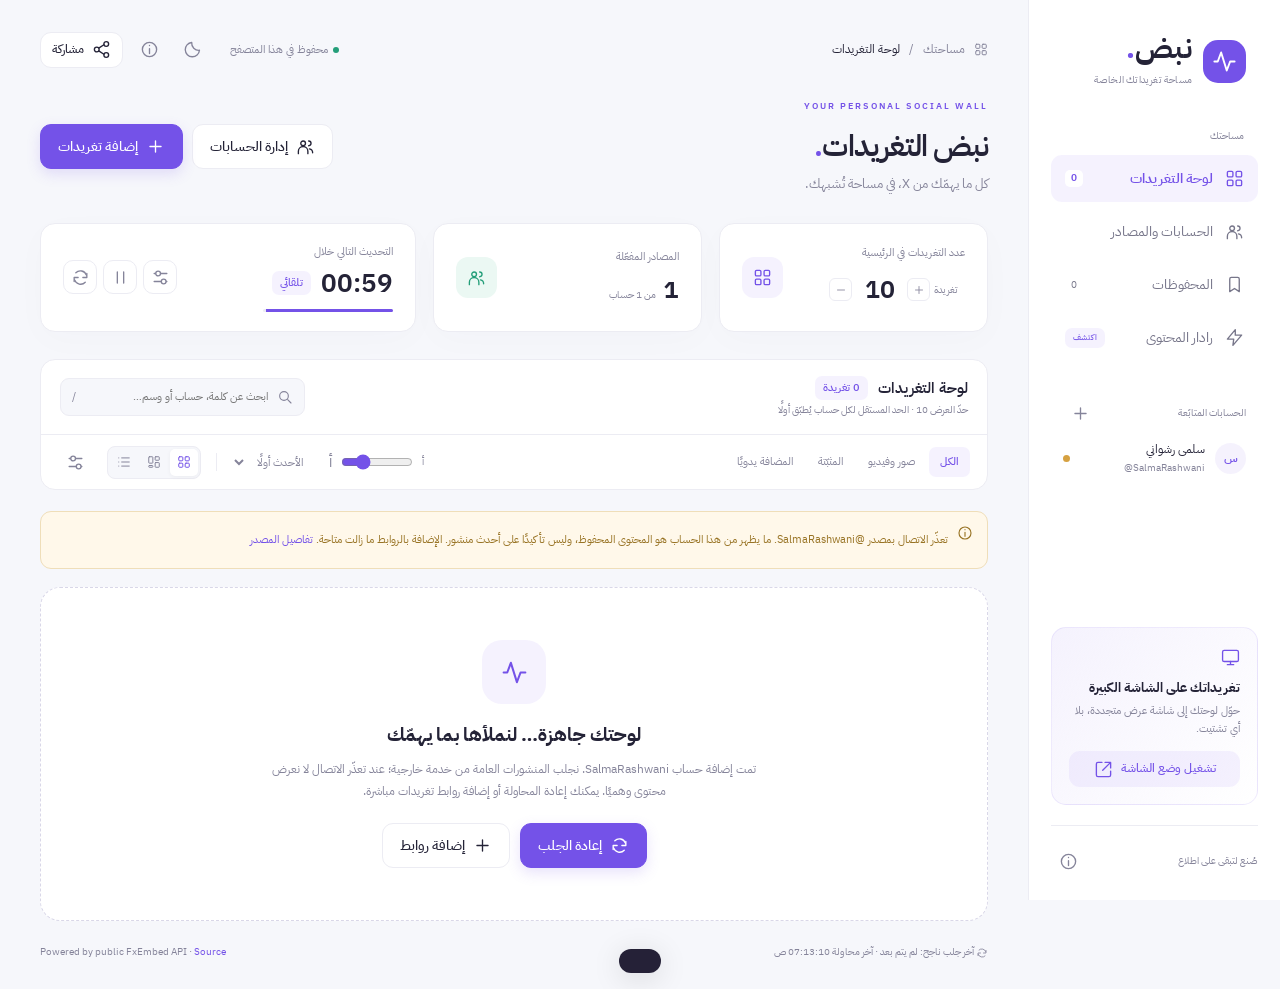
==== nabd/index.html @ 8e8352eb "Publish tested Nabd app and refresh public feed [skip ci]" ====
<!DOCTYPE html>
<html lang="ar" dir="rtl" data-theme="light">
<head>
<meta charset="utf-8"><meta name="viewport" content="width=device-width,initial-scale=1"><meta name="theme-color" content="#7452e8"><meta name="description" content="نبض — لوحة عربية شخصية لجمع تغريدات X وترتيبها وعرضها في شاشة حية."><title>نبض | مساحة تغريداتك</title>
<link rel="preconnect" href="https://fonts.googleapis.com"><link rel="preconnect" href="https://fonts.gstatic.com" crossorigin><link href="https://fonts.googleapis.com/css2?family=IBM+Plex+Sans+Arabic:wght@400;500;600;700&display=swap" rel="stylesheet">
<style>
:root{--accent:#7452e8;--accent-rgb:116,82,232;--bg:#f6f7fb;--paper:#fff;--ink:#242337;--muted:#85849a;--line:#ececf3;--soft:#f3effe;--green:#249e79;--danger:#d05266;--radius:20px;--font-scale:1;--gap:20px;--shadow:0 8px 35px #30305205}*{box-sizing:border-box}html{scroll-behavior:smooth}body{margin:0;font-family:'IBM Plex Sans Arabic',Tahoma,Arial,sans-serif;background:var(--bg);color:var(--ink);font-size:14px;line-height:1.65}button,input,select,textarea{font:inherit;color:inherit}button,a,input,select,textarea{-webkit-tap-highlight-color:transparent}button{cursor:pointer}button:disabled{opacity:.45;cursor:not-allowed}button{border:0;background:none}a{color:var(--accent);text-decoration:none}a:hover{text-decoration:underline}button:focus-visible,a:focus-visible,input:focus-visible,select:focus-visible,textarea:focus-visible{outline:3px solid rgba(var(--accent-rgb),.3);outline-offset:3px}input,select,textarea{background:var(--paper);border:1px solid var(--line);border-radius:11px;padding:10px 12px;min-width:0}input[type=range]{accent-color:var(--accent);padding:0;border:0}input[type=checkbox]{accent-color:var(--accent);width:17px;height:17px}input[type=number]{width:65px;text-align:center;-moz-appearance:textfield}input::-webkit-inner-spin-button{appearance:none}textarea{width:100%;resize:vertical}h1,h2,h3,p{margin:0}svg.i{width:19px;height:19px;fill:none;stroke:currentColor;stroke-width:1.7;stroke-linecap:round;stroke-linejoin:round;flex-shrink:0;vertical-align:middle}.btn{display:inline-flex;align-items:center;justify-content:center;gap:8px;padding:10px 17px;border-radius:11px;font-weight:500;white-space:nowrap;transition:.18s;background:var(--paper);border:1px solid var(--line)}.btn:hover{border-color:var(--accent);transform:translateY(-1px);text-decoration:none}.btn.primary{background:var(--accent);border-color:var(--accent);color:#fff;box-shadow:0 5px 14px rgba(var(--accent-rgb),.17)}.btn.soft{background:var(--soft);color:var(--accent);border-color:transparent}.btn.sm{font-size:12px;padding:7px 11px}.iconbtn{display:inline-flex;align-items:center;justify-content:center;width:34px;height:34px;border-radius:9px;color:var(--muted);flex-shrink:0}.iconbtn:hover,.iconbtn.on{color:var(--accent);background:var(--soft)}.iconbtn.danger:hover{background:#fbebee;color:var(--danger)}.row{display:flex;align-items:center;gap:10px}.between{justify-content:space-between}.wrap{flex-wrap:wrap}.grow{flex:1;min-width:0}.muted{color:var(--muted)}.tiny{font-size:11px}.small{font-size:12px}.ltr{direction:ltr;unicode-bidi:isolate;display:inline-block}.mono{font-variant-numeric:tabular-nums}.pill{display:inline-flex;align-items:center;gap:6px;border-radius:7px;padding:3px 8px;font-size:11px;font-weight:500;background:var(--soft);color:var(--accent);white-space:nowrap}.dot{width:6px;height:6px;border-radius:50%;background:currentColor;display:inline-block}.pill.good{background:#e8f7f1;color:var(--green)}.pill.warn{background:#fff3de;color:#a9791b}.sidebar{position:fixed;inset:0 0 0 auto;width:252px;background:var(--paper);border-left:1px solid var(--line);padding:34px 22px 22px;display:flex;flex-direction:column;z-index:30}.brand{display:flex;align-items:center;gap:11px;margin:0 12px 39px}.brand-mark{width:43px;height:43px;position:relative;border-radius:15px;background:var(--accent);display:grid;place-items:center;color:#fff}.brand-mark svg{width:27px;height:27px}.brand b{font-size:29px;line-height:1}.brand small{display:block;font-size:10px;color:var(--muted);letter-spacing:.2px;margin-top:7px}.nav-label{font-size:10px;color:var(--muted);padding:0 14px;margin:0 0 11px}.nav-item{width:100%;display:flex;align-items:center;gap:12px;padding:12px 14px;border-radius:11px;margin-bottom:6px;text-align:right;color:#77768a;transition:.15s}.nav-item.active{background:var(--soft);color:var(--accent);font-weight:600}.nav-item:hover{background:var(--bg)}.nav-item .count{margin-right:auto;font-size:10px;background:var(--paper);border-radius:5px;padding:0 6px}.side-section{margin-top:29px}.side-account{display:flex;gap:10px;align-items:center;padding:10px 12px;border-radius:10px}.side-account:hover{background:var(--bg)}.avatar{width:38px;height:38px;display:grid;place-items:center;background:var(--soft);color:var(--accent);border-radius:50%;font-weight:600;flex-shrink:0;overflow:hidden}.avatar img{width:100%;height:100%;object-fit:cover}.side-account .avatar{width:31px;height:31px;font-size:12px}.side-account .handle{font-size:10px;color:var(--muted);direction:ltr;text-align:right}.status-dot{width:7px;height:7px;border-radius:50%;background:#c8c7d6;margin-right:auto}.status-dot.good{background:var(--green)}.status-dot.bad{background:#d6a141}.side-foot{margin-top:auto;padding-top:30px}.screen-promo{border:1px solid rgba(var(--accent-rgb),.11);border-radius:15px;padding:17px;background:linear-gradient(130deg,var(--soft),var(--paper))}.screen-promo h3{font-size:13px;margin:9px 0 3px}.screen-promo p{font-size:11px;color:var(--muted);margin-bottom:13px}.side-bottom{margin-top:20px;padding-top:18px;border-top:1px solid var(--line);justify-content:space-between;font-size:10px;color:var(--muted)}main{margin-right:252px;padding:32px 40px 28px;max-width:2000px}.topbar{display:flex;align-items:center;justify-content:space-between;margin-bottom:31px}.breadcrumb{display:flex;gap:9px;align-items:center;color:var(--muted);font-size:12px}.top-actions{display:flex;align-items:center;gap:9px}.saved{font-size:11px;color:var(--muted);margin-left:12px}.saved .dot{color:var(--green);margin-left:5px}.hero{display:flex;align-items:center;justify-content:space-between;gap:20px;margin-bottom:28px}.eyebrow{font-size:9px;letter-spacing:2px;color:var(--accent);font-weight:600;direction:ltr;text-align:right;margin-bottom:7px}.hero h1{font-size:30px;font-weight:600;letter-spacing:-.8px;margin-bottom:3px}.hero p{color:var(--muted);font-size:13px}.hero-actions{display:flex;gap:9px}.metrics{display:grid;grid-template-columns:1fr 1fr 1.4fr;gap:17px;margin-bottom:27px}.metric{padding:19px 22px;background:var(--paper);border:1px solid var(--line);border-radius:15px;min-height:104px;display:flex;align-items:center;justify-content:space-between;gap:15px;box-shadow:var(--shadow)}.metric-title{font-size:11px;color:var(--muted);margin-bottom:7px}.metric-value{font-size:26px;line-height:1.3;font-weight:600}.metric-sub{font-size:10px;color:var(--muted);margin-right:7px;font-weight:400}.metric-icon{width:41px;height:41px;background:var(--soft);color:var(--accent);display:grid;place-items:center;border-radius:12px}.metric-icon.green{color:var(--green);background:#ebf8f3}.counter{display:flex;gap:4px;align-items:center;direction:ltr}.counter input{padding:0;background:transparent;width:47px;font-size:25px;font-weight:600;border:0}.counter .iconbtn{width:23px;height:23px;border:1px solid var(--line);border-radius:6px}.counter .i{width:12px;height:12px}.timer-display{font-size:26px;font-weight:600;line-height:1.2;direction:ltr}.timer-track{height:3px;background:var(--line);border-radius:6px;overflow:hidden;margin-top:10px;width:130px}.timer-track span{display:block;height:100%;background:var(--accent);transition:width 1s linear;width:100%}.timer-buttons{display:flex;gap:6px}.timer-buttons button{width:34px;height:34px;border:1px solid var(--line);border-radius:10px}.board-panel{background:var(--paper);border:1px solid var(--line);border-radius:15px;margin-bottom:21px}.board-top{padding:16px 19px;display:flex;align-items:center;justify-content:space-between;gap:12px;border-bottom:1px solid var(--line)}.board-top h2{font-size:15px;font-weight:600}.board-top .desc{font-size:10px;color:var(--muted);margin-top:1px}.search{display:flex;align-items:center;border:1px solid var(--line);border-radius:9px;padding:0 11px;width:245px;color:var(--muted);background:var(--bg)}.search input{width:100%;border:0;background:none;font-size:11px;padding:9px}.search .i{width:16px;height:16px}.board-controls{padding:10px 17px;display:flex;align-items:center;gap:15px;flex-wrap:wrap}.tabs{display:flex;align-items:center;gap:3px;flex:1}.tab{padding:6px 11px;font-size:11px;border-radius:7px;color:var(--muted)}.tab.active{color:var(--accent);background:var(--soft);font-weight:500}.views{display:flex;gap:2px;padding:2px;background:var(--bg);border:1px solid var(--line);border-radius:8px}.views .iconbtn{width:28px;height:27px;border-radius:5px}.views .iconbtn.on{background:var(--paper);box-shadow:0 1px 4px #0000000c}.views svg{width:14px;height:14px}.board-controls select{padding:4px 7px;border:0;background:none;color:var(--muted);font-size:11px}.scale-control{display:flex;align-items:center;gap:7px;font-size:10px;color:var(--muted)}.scale-control input{width:72px;direction:ltr}.divider{height:18px;width:1px;background:var(--line)}.notice{display:flex;align-items:flex-start;gap:9px;background:#fff8ea;border:1px solid #efdeb9;color:#987324;padding:11px 14px;border-radius:11px;font-size:11px;margin-bottom:18px}.notice:empty{display:none}.notice .i{width:16px;height:16px;margin-top:2px}.notice a{color:inherit;text-decoration:underline}.feed{display:grid;grid-template-columns:repeat(auto-fill,minmax(min(100%,310px),1fr));gap:var(--gap);align-items:start}.feed.list{grid-template-columns:minmax(0,1fr);max-width:930px;margin:auto}.feed.masonry{display:block;column-count:3;column-gap:var(--gap)}.feed.masonry .tweet{break-inside:avoid;margin-bottom:var(--gap);display:inline-block;width:100%}.tweet{position:relative;border:1px solid var(--line);border-radius:var(--radius);background:var(--paper);padding:21px 22px 11px;min-width:0;overflow:hidden;box-shadow:var(--shadow);transition:border-color .2s,box-shadow .2s;animation:arrive .25s ease-out}.tweet:hover{border-color:rgba(var(--accent-rgb),.28);box-shadow:0 8px 30px #22224409}.tweet.wide{grid-column:span 2}.tweet.pinned{border-color:rgba(var(--accent-rgb),.28)}.tweet.new{box-shadow:0 0 0 2px rgba(var(--accent-rgb),.13)}.tweet.dragging{opacity:.45}.tweet.dragover{border:2px dashed var(--accent)}.tweet-head{display:flex;gap:10px;align-items:center;margin-bottom:16px}.tweet-name{font-size:calc(12px * var(--font-scale));font-weight:600}.verified{display:inline-block;font-size:10px;background:#479fee;color:#fff;width:13px;height:13px;line-height:13px;text-align:center;border-radius:50%;margin-right:4px}.tweet-handle{font-size:10px;color:var(--muted);direction:ltr;text-align:right;line-height:1.5}.x-mark{font-size:19px;line-height:1;margin-right:auto;align-self:flex-start}.tweet-meta{font-size:10px;color:var(--muted);display:flex;justify-content:space-between;gap:8px;margin-bottom:12px}.tweet-body{font-size:calc(14px * var(--font-scale) * var(--card-scale,1));line-height:1.95;white-space:pre-wrap;overflow-wrap:anywhere;display:-webkit-box;-webkit-line-clamp:9;-webkit-box-orient:vertical;overflow:hidden;text-align:start}.tweet.expanded .tweet-body{-webkit-line-clamp:unset;display:block}.tweet-body .hash{color:var(--accent)}.tweet-body a{word-break:break-word}.more{color:var(--accent);font-size:11px;margin:8px 0;padding:0}.tweet-media{display:grid;grid-template-columns:repeat(2,minmax(0,1fr));gap:4px;margin-top:15px;border-radius:12px;overflow:hidden;background:var(--bg)}.tweet-media.single{grid-template-columns:1fr}.tweet-media img{width:100%;max-height:300px;min-height:120px;object-fit:cover;display:block;cursor:zoom-in}.tweet-media video{width:100%;max-height:320px;display:block;background:#111;grid-column:1/-1}.quote{padding:10px 12px;border:1px solid var(--line);border-radius:10px;margin-top:13px;font-size:12px;white-space:pre-wrap;overflow-wrap:anywhere}.quote b{display:block;font-size:11px;margin-bottom:5px}.tweet-stats{display:flex;align-items:center;justify-content:space-between;margin-top:17px;padding-bottom:12px;color:var(--muted);font-size:10px}.tweet-stats span{display:flex;gap:5px;align-items:center;direction:ltr}.tweet-stats .i{width:13px;height:13px}.tweet-tools{border-top:1px solid var(--line);padding-top:7px;display:flex;align-items:center;gap:1px;margin-top:3px}.tweet-tools .iconbtn{width:27px;height:27px}.tweet-tools .i{width:14px;height:14px}.tweet-tools .spacer{flex:1}.tweet-tools .sizeval{font-size:8px;color:var(--muted);direction:ltr;min-width:24px;text-align:center}.pin-note{font-size:9px;color:var(--accent);display:flex;gap:5px;align-items:center;margin:-7px 0 11px}.pin-note .i{width:11px;height:11px}.link-placeholder{padding:13px;background:var(--bg);border-radius:10px;font-size:12px;color:var(--muted);margin-top:12px}.empty{grid-column:1/-1;min-height:310px;border:1px dashed #d9d7e8;border-radius:var(--radius);text-align:center;padding:52px 25px;background:var(--paper)}.empty .empty-icon{width:64px;height:64px;margin:0 auto 15px;display:grid;place-items:center;background:var(--soft);color:var(--accent);border-radius:20px}.empty .empty-icon .i{width:29px;height:29px}.empty h3{font-size:19px;margin-bottom:7px}.empty p{font-size:12px;color:var(--muted);max-width:510px;margin:auto auto 20px;line-height:1.9}.skeleton{height:260px;position:relative;background:var(--paper);border:1px solid var(--line);border-radius:var(--radius);padding:24px;overflow:hidden}.skeleton:after{content:'';position:absolute;inset:0;background:linear-gradient(100deg,transparent,rgba(var(--accent-rgb),.04),transparent);animation:shimmer 1.4s infinite}.skeleton span{height:10px;background:var(--line);display:block;border-radius:5px;margin:18px 0}.skeleton span:first-child{height:36px;width:65%}.skeleton span:last-child{width:50%}.board-footer{display:flex;justify-content:space-between;margin-top:23px;color:var(--muted);font-size:10px;gap:14px}.board-footer .i{width:12px;height:12px}.footer-source{direction:ltr}.overlay{position:fixed;inset:0;background:#17122966;backdrop-filter:blur(4px);z-index:100;display:flex;align-items:center;justify-content:center;padding:20px}.overlay[hidden]{display:none}.modal{background:var(--paper);border:1px solid var(--line);border-radius:23px;box-shadow:0 30px 120px #17122933;width:620px;max-width:100%;max-height:90dvh;overflow:auto;animation:arrive .18s ease-out}.modal-head{display:flex;align-items:center;justify-content:space-between;padding:22px 25px 17px;border-bottom:1px solid var(--line);position:sticky;top:0;background:var(--paper);z-index:3}.modal-head h2{font-size:18px}.modal-body{padding:23px 25px 27px}.modal-body p.intro{font-size:12px;color:var(--muted);margin-bottom:22px}.field{margin-bottom:20px}.field>label{display:block;font-size:12px;font-weight:500;margin-bottom:7px}.field>input:not([type=range]),.field>select{width:100%}.field .hint{font-size:10px;color:var(--muted);margin-top:6px}.field-grid{display:grid;grid-template-columns:1fr 1fr;gap:17px}.section-title{font-size:13px;font-weight:600;margin:25px 0 14px;padding-top:20px;border-top:1px solid var(--line)}.toggle-row{display:flex;align-items:center;justify-content:space-between;padding:11px 0;border-bottom:1px solid var(--line);font-size:12px;gap:20px}.toggle-row small{font-size:10px;color:var(--muted);display:block}.account-card{border:1px solid var(--line);border-radius:14px;padding:16px;margin-bottom:12px}.account-card .details{padding-top:14px;margin-top:13px;border-top:1px solid var(--line);display:flex;justify-content:space-between;align-items:center;gap:12px}.account-card input[type=number]{width:53px;padding:4px}.account-status{font-size:10px;color:var(--muted);margin-top:8px}.account-status.error{color:#bd8a23}.modal-actions{display:flex;gap:9px;margin-top:22px;justify-content:flex-start;flex-wrap:wrap}.inline-result{font-size:12px;margin-top:14px;padding:10px 12px;border-radius:9px;background:var(--soft);color:var(--accent);white-space:pre-line}.inline-result:empty{display:none}.swatches{display:flex;gap:12px}.swatch{width:31px;height:31px;border-radius:50%;border:3px solid var(--paper);box-shadow:0 0 0 1px var(--line)}.swatch.on{box-shadow:0 0 0 2px var(--ink)}.tags{display:flex;flex-wrap:wrap;gap:8px}.tag{border:1px solid var(--line);border-radius:8px;padding:6px 10px;background:var(--soft);color:var(--accent);font-size:12px}.insight-stat{background:var(--bg);border-radius:12px;padding:17px}.insight-stat b{font-size:24px;display:block}.insight-stat span{font-size:11px;color:var(--muted)}.help-block{padding:14px 16px;border:1px solid var(--line);border-radius:12px;margin:12px 0;font-size:12px;line-height:1.9}.help-block strong{display:block;margin-bottom:5px}.help-block p{color:var(--muted)}.toast{position:fixed;bottom:27px;left:50%;transform:translateX(-50%) translateY(100px);z-index:250;max-width:90vw;background:#252137;color:white;padding:12px 21px;border-radius:12px;font-size:12px;box-shadow:0 5px 30px #0002;transition:.25s;pointer-events:none;text-align:center}.toast.show{transform:translateX(-50%) translateY(0)}.mobile-menu{display:none}.screen-header{display:none}.presentation main{margin:0;padding:24px 38px 85px}.presentation .sidebar,.presentation .topbar,.presentation .hero,.presentation .metrics,.presentation .board-panel,.presentation .board-footer,.presentation .tweet-tools,.presentation .more{display:none}.presentation .screen-header{display:flex;align-items:center;justify-content:space-between;margin-bottom:25px}.screen-header .brand{margin:0;gap:14px}.screen-header .brand b{font-size:27px}.screen-clock{text-align:left;font-size:13px}.screen-clock strong{font-size:23px;display:block;font-variant-numeric:tabular-nums}.presentation .tweet-body{-webkit-line-clamp:16}.presentation .tweet{padding:27px}.presentation .feed.carousel{display:block;max-width:1000px;margin:30px auto}.presentation .feed.carousel .tweet{display:none}.presentation .feed.carousel .tweet.selected{display:block}.presentation .feed.carousel .tweet-body{font-size:24px;-webkit-line-clamp:12}.ticker{display:none}.presentation .ticker{display:flex;position:fixed;bottom:0;inset-inline:0;background:var(--paper);border-top:1px solid var(--line);height:53px;align-items:center;overflow:hidden;z-index:20}.ticker-label{padding:15px 24px;background:var(--accent);color:white;z-index:2;white-space:nowrap;font-size:12px;height:100%}.ticker-scroll{white-space:nowrap;animation:scroll-ticker 75s linear infinite;font-size:13px;padding-inline-start:40px}.presentation.transparent{background:transparent}.presentation.transparent .screen-header,.presentation.transparent .ticker,.presentation.transparent .notice{display:none}.presentation.transparent main{padding:15px}.presentation.transparent .tweet{box-shadow:none}.compact .tweet{padding:16px 17px 9px}.compact .tweet-body{line-height:1.7}.compact .tweet-head{margin-bottom:10px}.glass .tweet{background:linear-gradient(145deg,var(--paper),var(--soft));border-color:rgba(var(--accent-rgb),.15)}[data-theme=dark]{--bg:#14141e;--paper:#1d1d2b;--ink:#e8e7f3;--muted:#9b99b1;--line:#2d2c3e;--soft:#302747;--shadow:0 8px 35px #00000008}[data-theme=dark] .notice{background:#342d21;border-color:#594526;color:#e3bd77}[data-theme=dark] .metric-icon.green,[data-theme=dark] .pill.good{background:#233c35;color:#64cea8}[data-theme=dark] .pill.warn{background:#3c3224;color:#d9b571}[data-theme=dark] .nav-item{color:#a5a2ba}[data-theme=dark] .nav-item.active{color:#bda9ff}[data-theme=dark] .iconbtn.danger:hover{background:#422932}.empty .row{justify-content:center}.screen-help{font-size:11px;color:var(--muted)}@keyframes arrive{from{opacity:0;transform:translateY(6px)}to{opacity:1;transform:translateY(0)}}@keyframes shimmer{from{transform:translateX(100%)}to{transform:translateX(-100%)}}@keyframes spin{to{transform:rotate(360deg)}}@keyframes scroll-ticker{from{transform:translateX(-65%)}to{transform:translateX(100%)}}.spin{animation:spin 1s linear infinite}
@media(min-width:1750px){.feed.masonry{column-count:4}}@media(max-width:1250px){main{padding:28px 25px}.sidebar{width:225px;padding:29px 16px}main{margin-right:225px}.feed.masonry{column-count:2}.scale-control{display:none}.metric{padding:17px}.hero h1{font-size:27px}.hero-actions .btn{padding:10px 12px;font-size:12px}}@media(max-width:960px){.sidebar{width:200px;padding:27px 12px}.brand{margin-right:9px}.nav-item{font-size:12px}main{margin-right:200px;padding:23px 20px}.metrics{gap:10px;grid-template-columns:1fr 1fr}.metrics .metric:last-child{grid-column:1/-1;min-height:85px}.hero{align-items:flex-start;flex-direction:column;gap:15px}.hero-actions{width:100%}.metric{min-height:95px}.saved{display:none}.board-controls{gap:7px}.tabs{min-width:100%;border-bottom:1px solid var(--line);padding-bottom:8px;margin-bottom:2px}.board-top{align-items:flex-start}.search{width:195px}.tweet.wide{grid-column:1/-1}}@media(max-width:700px){.sidebar{transform:translateX(110%);transition:transform .2s;width:248px;box-shadow:-10px 0 60px #0002}.sidebar.open{transform:translateX(0)}main{margin:0;padding:17px 16px}.topbar{margin-bottom:25px}.mobile-menu{display:inline-flex}.breadcrumb{font-size:11px}.hero{margin-bottom:21px}.hero h1{font-size:28px}.hero-actions .btn{flex:1}.metrics{margin-bottom:19px;gap:10px}.metric{padding:15px;min-height:91px}.metric-title{font-size:10px}.metric-icon{width:32px;height:32px;border-radius:10px}.metric-value,.counter input{font-size:24px}.board-top{flex-wrap:wrap;padding:14px}.search{width:100%;margin-top:5px}.board-controls{padding:10px 12px}.tab{font-size:10px;padding:6px 9px}.feed{grid-template-columns:minmax(0,1fr);gap:15px}.feed.masonry{column-count:1}.tweet{padding:20px}.board-footer{flex-direction:column;gap:6px;font-size:9px}.modal{border-radius:18px}.overlay{padding:10px}.modal-head{padding:18px}.modal-body{padding:19px}.field-grid{gap:11px}.presentation main{padding:19px 16px 80px}.screen-header .brand small{display:none}.screen-clock{font-size:10px}.screen-clock strong{font-size:17px}.presentation .feed.carousel .tweet-body{font-size:20px}.ticker-label{padding-inline:13px}}@media(prefers-reduced-motion:reduce){*,*:before,*:after{scroll-behavior:auto!important;animation:none!important;transition:none!important}}
.sidebar{overflow-y:auto}.feed.list .tweet.wide{grid-column:1}.tweet-tools{flex-wrap:wrap}@media(prefers-reduced-motion:reduce){*,*::before,*::after{animation:none!important;transition:none!important;scroll-behavior:auto!important}}
@media(max-width:360px){.topbar{flex-wrap:wrap;gap:8px}.top-actions{margin-right:auto}.metrics{grid-template-columns:minmax(0,1fr)}.metric{min-width:0}.metric-icon{flex-shrink:0}.timer-track{width:100px}.board-controls .tab{padding-inline:7px}}
</style>
</head>
<body>
<svg style="display:none" aria-hidden="true"><defs>
<symbol id="i-grid" viewBox="0 0 24 24"><rect x="3" y="3" width="7" height="7" rx="1.5"/><rect x="14" y="3" width="7" height="7" rx="1.5"/><rect x="3" y="14" width="7" height="7" rx="1.5"/><rect x="14" y="14" width="7" height="7" rx="1.5"/></symbol>
<symbol id="i-waves" viewBox="0 0 24 24"><path d="M3 12h3l3-8 5 16 3-8h4"/></symbol>
<symbol id="i-users" viewBox="0 0 24 24"><circle cx="9" cy="8" r="3"/><path d="M3 21v-3a6 6 0 0 1 12 0v3M16 5a3 3 0 0 1 0 6M17 15a5 5 0 0 1 4 5"/></symbol>
<symbol id="i-plus" viewBox="0 0 24 24"><path d="M12 5v14M5 12h14"/></symbol><symbol id="i-minus" viewBox="0 0 24 24"><path d="M5 12h14"/></symbol>
<symbol id="i-refresh" viewBox="0 0 24 24"><path d="M20 7v5h-5M4 17v-5h5"/><path d="M6.1 6a8 8 0 0 1 13.3 3M4.6 15A8 8 0 0 0 18 18"/></symbol>
<symbol id="i-pause" viewBox="0 0 24 24"><path d="M8 5v14M16 5v14"/></symbol><symbol id="i-play" viewBox="0 0 24 24"><path d="m8 4 12 8-12 8Z"/></symbol>
<symbol id="i-screen" viewBox="0 0 24 24"><rect x="2" y="3" width="20" height="14" rx="2"/><path d="M8 21h8M12 17v4"/></symbol>
<symbol id="i-bookmark" viewBox="0 0 24 24"><path d="M6 21V5a2 2 0 0 1 2-2h8a2 2 0 0 1 2 2v16l-6-4Z"/></symbol>
<symbol id="i-pin" viewBox="0 0 24 24"><path d="m16 3 5 5-4 2-2 5-3 1-4-4 1-3 5-2ZM12 16l-7 7"/></symbol>
<symbol id="i-link" viewBox="0 0 24 24"><path d="m10 13 4-4M8 16l-1 1a4 4 0 0 1-6-6l5-5a4 4 0 0 1 6 0M16 8l1-1a4 4 0 0 1 6 6l-5 5a4 4 0 0 1-6 0" transform="translate(1 0) scale(.9)"/></symbol>
<symbol id="i-search" viewBox="0 0 24 24"><circle cx="10.5" cy="10.5" r="6.5"/><path d="m16 16 5 5"/></symbol>
<symbol id="i-list" viewBox="0 0 24 24"><path d="M8 5h13M8 12h13M8 19h13M3 5h.1M3 12h.1M3 19h.1"/></symbol>
<symbol id="i-masonry" viewBox="0 0 24 24"><rect x="3" y="3" width="7" height="11" rx="1"/><rect x="14" y="3" width="7" height="6" rx="1"/><rect x="3" y="18" width="7" height="3" rx="1"/><rect x="14" y="13" width="7" height="8" rx="1"/></symbol>
<symbol id="i-settings" viewBox="0 0 24 24"><path d="M4 7h16M4 17h16"/><circle cx="9" cy="7" r="3" fill="var(--paper)"/><circle cx="16" cy="17" r="3" fill="var(--paper)"/></symbol>
<symbol id="i-heart" viewBox="0 0 24 24"><path d="M20.8 4.6a5.5 5.5 0 0 0-7.8 0L12 5.7l-1.1-1.1a5.5 5.5 0 0 0-7.8 7.8L12 21l8.8-8.6a5.5 5.5 0 0 0 0-7.8Z"/></symbol>
<symbol id="i-chat" viewBox="0 0 24 24"><path d="M21 11.5a9 9 0 0 1-9 9 9 9 0 0 1-4-.9L3 21l1.4-5a9 9 0 1 1 16.6-4.5Z"/></symbol>
<symbol id="i-eye" viewBox="0 0 24 24"><path d="M2 12s3-7 10-7 10 7 10 7-3 7-10 7S2 12 2 12Z"/><circle cx="12" cy="12" r="3"/></symbol>
<symbol id="i-external" viewBox="0 0 24 24"><path d="M14 3h7v7M21 3 11 13M10 3H5a2 2 0 0 0-2 2v14a2 2 0 0 0 2 2h14a2 2 0 0 0 2-2v-5"/></symbol>
<symbol id="i-trash" viewBox="0 0 24 24"><path d="M3 6h18M9 6V3h6v3M5 6l1 15h12l1-15M10 10v7M14 10v7"/></symbol>
<symbol id="i-close" viewBox="0 0 24 24"><path d="m6 6 12 12M18 6 6 18"/></symbol>
<symbol id="i-moon" viewBox="0 0 24 24"><path d="M20.8 13a9 9 0 0 1-9.8-9.8A9 9 0 1 0 20.8 13Z"/></symbol>
<symbol id="i-sun" viewBox="0 0 24 24"><circle cx="12" cy="12" r="4"/><path d="M12 2v2M12 20v2M2 12h2M20 12h2M5 5l1.5 1.5m11 11L19 19M5 19l1.5-1.5m11-11L19 5"/></symbol>
<symbol id="i-bolt" viewBox="0 0 24 24"><path d="m13 2-10 12h8l-1 8L21 9h-8Z"/></symbol>
<symbol id="i-info" viewBox="0 0 24 24"><circle cx="12" cy="12" r="9"/><path d="M12 11v6M12 7h.01"/></symbol>
<symbol id="i-download" viewBox="0 0 24 24"><path d="M12 3v12m-5-5 5 5 5-5M4 16v5h16v-5"/></symbol>
<symbol id="i-upload" viewBox="0 0 24 24"><path d="M12 16V4m-5 5 5-5 5 5M4 16v5h16v-5"/></symbol>
<symbol id="i-share" viewBox="0 0 24 24"><circle cx="18" cy="5" r="3"/><circle cx="6" cy="12" r="3"/><circle cx="18" cy="19" r="3"/><path d="m9 10 6-4M9 14l6 4"/></symbol>
<symbol id="i-edit" viewBox="0 0 24 24"><path d="m16 3 5 5-13 13H3v-5ZM14 5l5 5"/></symbol>
<symbol id="i-expand" viewBox="0 0 24 24"><path d="M8 3H3v5M16 3h5v5M21 16v5h-5M8 21H3v-5"/></symbol>
<symbol id="i-up" viewBox="0 0 24 24"><path d="m5 14 7-7 7 7"/></symbol><symbol id="i-down" viewBox="0 0 24 24"><path d="m5 10 7 7 7-7"/></symbol>
<symbol id="i-grip" viewBox="0 0 24 24"><path d="M8 5h.01M16 5h.01M8 12h.01M16 12h.01M8 19h.01M16 19h.01" stroke-width="3"/></symbol>
<symbol id="i-menu" viewBox="0 0 24 24"><path d="M4 6h16M4 12h16M4 18h16"/></symbol>
<symbol id="i-check" viewBox="0 0 24 24"><path d="m5 12 4 4L19 6"/></symbol>
</defs></svg>
<aside class="sidebar" id="sidebar">
<div class="brand"><div class="brand-mark"><svg class="i"><use href="#i-waves"/></svg></div><div><b>نبض<span style="color:var(--accent)">.</span></b><small>مساحة تغريداتك الخاصة</small></div></div>
<div class="nav-label">مساحتك</div>
<button class="nav-item active" data-action="home" id="nav-home"><svg class="i"><use href="#i-grid"/></svg>لوحة التغريدات<span class="count" id="nav-count">0</span></button>
<button class="nav-item" data-action="accounts"><svg class="i"><use href="#i-users"/></svg>الحسابات والمصادر</button>
<button class="nav-item" data-action="bookmarks" id="nav-bookmarks"><svg class="i"><use href="#i-bookmark"/></svg>المحفوظات<span class="count" id="bookmark-count">0</span></button>
<button class="nav-item" data-action="insights"><svg class="i"><use href="#i-bolt"/></svg>رادار المحتوى<span class="pill" style="font-size:8px;margin-right:auto">اكتشف</span></button>
<div class="side-section"><div class="row between" style="padding:0 12px"><span class="nav-label" style="padding:0;margin:0">الحسابات المتابَعة</span><button class="iconbtn" data-action="accounts" title="إضافة حساب" aria-label="إضافة حساب"><svg class="i"><use href="#i-plus"/></svg></button></div><div id="side-accounts"></div></div>
<div class="side-foot"><div class="screen-promo"><svg class="i" style="color:var(--accent)"><use href="#i-screen"/></svg><h3>تغريداتك على الشاشة الكبيرة</h3><p>حوّل لوحتك إلى شاشة عرض متجددة، بلا أي تشتيت.</p><button class="btn soft sm" style="width:100%" data-action="screen">تشغيل وضع الشاشة <svg class="i"><use href="#i-external"/></svg></button></div><div class="row side-bottom"><span>صُنع لتبقى على اطلاع</span><button class="iconbtn" data-action="help" title="عن نبض" aria-label="عن نبض"><svg class="i"><use href="#i-info"/></svg></button></div></div>
</aside>
<main>
<div class="screen-header"><div class="brand"><div class="brand-mark"><svg class="i"><use href="#i-waves"/></svg></div><div><b id="screen-title">نبض التغريدات</b><small>مصادرك في مساحة واحدة</small></div></div><div class="row"><span class="pill" id="screen-live">جارٍ الاتصال</span><div class="screen-clock"><strong id="clock"></strong><span id="clock-date"></span></div><button class="iconbtn" data-action="fullscreen" aria-label="ملء الشاشة"><svg class="i"><use href="#i-expand"/></svg></button><button class="iconbtn" data-action="exit-screen" aria-label="الخروج من وضع الشاشة"><svg class="i"><use href="#i-close"/></svg></button></div></div>
<header class="topbar"><div class="breadcrumb"><button class="iconbtn mobile-menu" data-action="menu" aria-label="فتح القائمة"><svg class="i"><use href="#i-menu"/></svg></button><svg class="i" style="width:14px"><use href="#i-grid"/></svg><span>مساحتك</span><span>/</span><span style="color:var(--ink)">لوحة التغريدات</span></div><div class="top-actions"><span class="saved" id="save-status"><span class="dot"></span>محفوظ في هذا المتصفح</span><button class="iconbtn" data-action="theme" id="theme-button" title="تبديل المظهر" aria-label="تبديل المظهر"><svg class="i"><use href="#i-moon"/></svg></button><button class="iconbtn" data-action="help" title="المساعدة" aria-label="المساعدة"><svg class="i"><use href="#i-info"/></svg></button><button class="btn sm" data-action="share"><svg class="i"><use href="#i-share"/></svg>مشاركة</button></div></header>
<section class="hero"><div><div class="eyebrow">YOUR PERSONAL SOCIAL WALL</div><h1>نبض التغريدات<span style="color:var(--accent)">.</span></h1><p>كل ما يهمّك من X، في مساحة تُشبهك.</p></div><div class="hero-actions"><button class="btn" data-action="accounts"><svg class="i"><use href="#i-users"/></svg>إدارة الحسابات</button><button class="btn primary" data-action="add"><svg class="i"><use href="#i-plus"/></svg>إضافة تغريدات</button></div></section>
<section class="metrics" aria-label="ملخص اللوحة"><div class="metric"><div><div class="metric-title">عدد التغريدات في الرئيسية</div><div class="counter"><button class="iconbtn" data-action="limit-minus" title="تقليل العدد" aria-label="تقليل عدد التغريدات"><svg class="i"><use href="#i-minus"/></svg></button><input id="global-limit" type="number" min="1" max="100" value="10" aria-label="عدد التغريدات في الرئيسية"><button class="iconbtn" data-action="limit-plus" title="زيادة العدد" aria-label="زيادة عدد التغريدات"><svg class="i"><use href="#i-plus"/></svg></button><span class="metric-sub">تغريدة</span></div></div><span class="metric-icon"><svg class="i"><use href="#i-grid"/></svg></span></div><div class="metric"><div><div class="metric-title">المصادر المفعّلة</div><span class="metric-value" id="active-count">1</span><span class="metric-sub" id="sources-sub">حساب</span></div><span class="metric-icon green"><svg class="i"><use href="#i-users"/></svg></span></div><div class="metric"><div><div class="metric-title" id="timer-title">التحديث التالي خلال</div><div class="row"><span class="timer-display mono" id="countdown">01:00</span><span class="pill" id="auto-status">تلقائي</span></div><div class="timer-track"><span id="timer-progress"></span></div></div><div class="timer-buttons"><button class="iconbtn" data-action="timer" title="تعديل وقت التحديث" aria-label="تعديل وقت التحديث"><svg class="i"><use href="#i-settings"/></svg></button><button class="iconbtn" data-action="pause" id="pause-button" title="إيقاف التحديث مؤقتًا" aria-label="إيقاف التحديث مؤقتًا"><svg class="i"><use href="#i-pause"/></svg></button><button class="iconbtn" data-action="refresh" id="refresh-button" title="جلب أحدث التغريدات الآن" aria-label="جلب أحدث التغريدات الآن"><svg class="i"><use href="#i-refresh"/></svg></button></div></div></section>
<section class="board-panel"><div class="board-top"><div><div class="row"><h2 id="board-title">لوحة التغريدات</h2><span class="pill" id="visible-badge">0 تغريدة</span></div><div class="desc" id="board-description">الأحدث أولًا · ترتيب تلقائي</div></div><div class="search"><svg class="i"><use href="#i-search"/></svg><input id="search" type="search" placeholder="ابحث عن كلمة، حساب أو وسم…" aria-label="البحث في التغريدات"><span class="tiny">/</span></div></div><div class="board-controls"><div class="tabs" role="tablist" aria-label="تصفية التغريدات"><button class="tab active" data-filter="all" role="tab" aria-selected="true">الكل</button><button class="tab" data-filter="media" role="tab" aria-selected="false">صور وفيديو</button><button class="tab" data-filter="pinned" role="tab" aria-selected="false">المثبّتة</button><button class="tab" data-filter="manual" role="tab" aria-selected="false">المضافة يدويًا</button></div><div class="scale-control"><span>أ</span><input id="global-scale" type="range" min="80" max="160" step="5" value="100" aria-label="حجم خط التغريدات"><span style="font-size:15px">أ</span></div><select id="sort" aria-label="ترتيب التغريدات"><option value="newest">الأحدث أولًا</option><option value="oldest">الأقدم أولًا</option><option value="popular">الأكثر تفاعلًا</option><option value="custom">ترتيب يدوي</option></select><div class="divider"></div><div class="views"><button class="iconbtn on" data-layout="grid" aria-label="عرض شبكي" title="شبكة"><svg class="i"><use href="#i-grid"/></svg></button><button class="iconbtn" data-layout="masonry" aria-label="عرض متدرج" title="عرض متدرج"><svg class="i"><use href="#i-masonry"/></svg></button><button class="iconbtn" data-layout="list" aria-label="عرض قائمة" title="قائمة"><svg class="i"><use href="#i-list"/></svg></button></div><button class="iconbtn" data-action="appearance" title="تخصيص المظهر والفلاتر" aria-label="تخصيص المظهر والفلاتر"><svg class="i"><use href="#i-settings"/></svg></button></div></section>
<div class="notice" id="notice" role="status"></div><div class="feed" id="feed" aria-label="التغريدات"></div>
<footer class="board-footer"><span id="last-updated"><svg class="i"><use href="#i-refresh"/></svg> لم يكتمل أول جلب بعد</span><span class="footer-source">Powered by public FxEmbed API · <a href="https://docs.fxembed.com/api/introduction/" target="_blank" rel="noopener noreferrer">Source</a></span></footer>
</main>
<div class="ticker"><div class="ticker-label">نبض • آخر التغريدات</div><div class="ticker-scroll" id="ticker-text"></div></div>
<div class="overlay" id="overlay" hidden><section class="modal" role="dialog" aria-modal="true" aria-labelledby="modal-title" tabindex="-1"><header class="modal-head"><h2 id="modal-title"></h2><button class="iconbtn" data-action="close" aria-label="إغلاق النافذة"><svg class="i"><use href="#i-close"/></svg></button></header><div class="modal-body" id="modal-body"></div></section></div>
<div class="toast" id="toast" role="status"></div><input type="file" id="import-file" accept="application/json,.json" hidden>
<script>
'use strict';
/* Nabd is a static, browser-local app. No X credentials or user secrets are collected.
   All remote text is escaped; requests are made only to the documented public provider. */
const $=s=>document.querySelector(s), $$=s=>Array.from(document.querySelectorAll(s));
const icon=(n,cls='')=>`<svg class="i ${cls}" aria-hidden="true"><use href="#i-${n}"/></svg>`;
const esc=v=>String(v??'').replace(/[&<>"']/g,c=>({'&':'&amp;','<':'&lt;','>':'&gt;','"':'&quot;',"'":'&#39;'}[c]));
const clamp=(n,a,b,d=a)=>Number.isFinite(Number(n))?Math.min(b,Math.max(a,Number(n))):d;
const KEY='nabd.wall.v1',API='https://api.fxtwitter.com',CACHE='https://raw.githubusercontent.com/ammarabushahin/fagersta-khutbah/main/nabd/seed.json';
const defaults={version:1,accounts:[{handle:'SalmaRashwani',name:'سلمى رشواني',limit:10,enabled:true}],posts:[],hidden:[],cards:{},order:[],settings:{limit:10,interval:60,auto:true,layout:'grid',scale:100,theme:'light',accent:'purple',radius:20,showMedia:true,showStats:true,compact:false,style:'clean',sort:'newest',include:'',exclude:'',sound:false,screenTitle:'نبض التغريدات',carousel:false,slideSeconds:10,transparent:false},lastSuccess:null};
const palettes={purple:['#7452e8','116,82,232'],blue:['#377be9','55,123,233'],green:['#208d77','32,141,119'],orange:['#c57535','197,117,53']};
let storageOK=true;
function username(v){v=String(v??'').trim();if(/^https?:\/\//i.test(v)){try{const u=new URL(v);if(!/^(www\.)?(x|twitter)\.com$/i.test(u.hostname))return null;v=u.pathname.split('/').filter(Boolean)[0]||'';}catch{return null;}}v=v.replace(/^@/,'');return /^[A-Za-z0-9_]{1,15}$/.test(v)&&!['home','search','explore','i','intent','share','settings'].includes(v.toLowerCase())?v:null;}
function tweetLink(v){try{const u=new URL(String(v).trim());if(u.protocol!=='https:'||! /^(www\.|mobile\.)?(twitter|x)\.com$/i.test(u.hostname))return null;let m=u.pathname.match(/^\/([A-Za-z0-9_]{1,15})\/status\/(\d{5,25})(?:\/|$)/);if(!m){m=u.pathname.match(/^\/i\/(?:web\/)?status\/(\d{5,25})(?:\/|$)/);if(m)return{id:m[1],handle:'i',url:`https://x.com/i/status/${m[1]}`};return null;}return{id:m[2],handle:m[1],url:`https://x.com/${m[1]}/status/${m[2]}`};}catch{return null;}}
function safeMedia(v){try{const u=new URL(v);return u.protocol==='https:'&&/(^|\.)twimg\.com$/.test(u.hostname)?u.href:'';}catch{return '';}}
function tidyState(raw){const s=structuredClone(defaults);if(!raw||typeof raw!=='object')return s;if(Array.isArray(raw.accounts))s.accounts=raw.accounts.slice(0,20).map(a=>({handle:username(a.handle),name:String(a.name||a.handle||'').slice(0,80),limit:Math.round(clamp(a.limit,0,100,10)),enabled:a.enabled!==false,avatar:safeMedia(a.avatar)})).filter(a=>a.handle).filter((a,i,ar)=>ar.findIndex(b=>b.handle.toLowerCase()===a.handle.toLowerCase())===i);const r=raw.settings||{};for(const k of ['auto','showMedia','showStats','compact','sound','carousel','transparent'])if(typeof r[k]==='boolean')s.settings[k]=r[k];for(const [k,lo,hi] of [['limit',1,100],['interval',10,3600],['scale',80,160],['radius',0,30],['slideSeconds',5,120]])if(k in r)s.settings[k]=clamp(r[k],lo,hi,s.settings[k]);for(const[k,arr]of Object.entries({layout:['grid','masonry','list'],theme:['light','dark'],accent:Object.keys(palettes),style:['clean','glass'],sort:['newest','oldest','popular','custom']}))if(arr.includes(r[k]))s.settings[k]=r[k];for(const k of ['include','exclude','screenTitle'])if(typeof r[k]==='string')s.settings[k]=r[k].slice(0,250);if(Array.isArray(raw.posts))s.posts=raw.posts.slice(0,2000).map(cleanPost).filter(Boolean);if(Array.isArray(raw.hidden))s.hidden=raw.hidden.filter(v=>/^\d{5,25}$/.test(String(v))).slice(0,5000).map(String);if(Array.isArray(raw.order))s.order=raw.order.map(String).filter(v=>/^\d{5,25}$/.test(v)).slice(0,2000);if(raw.cards&&typeof raw.cards==='object')for(const[id,c]of Object.entries(raw.cards).slice(0,2000))if(/^\d{5,25}$/.test(id)&&c&&typeof c==='object')s.cards[id]={scale:clamp(c.scale,.75,1.7,1),wide:!!c.wide,pinned:!!c.pinned,saved:!!c.saved};if(typeof raw.lastSuccess==='string'&&Number.isFinite(Date.parse(raw.lastSuccess)))s.lastSuccess=raw.lastSuccess;return s;}
function cleanPost(p){if(!p||!/^\d{5,25}$/.test(String(p.id)))return null;const handle=username(p.handle||p.author?.screen_name)||'i';return{id:String(p.id),handle,name:String(p.name||p.author?.name||handle).slice(0,150),avatar:safeMedia(p.avatar||p.author?.avatar_url),verified:!!(p.verified||p.author?.verification?.verified),text:String(p.text||'').slice(0,30000),date:Number.isFinite(Date.parse(p.date||p.created_at))?new Date(p.date||p.created_at).toISOString():null,likes:typeof p.likes==='number'?p.likes:null,reposts:typeof p.reposts==='number'?p.reposts:typeof p.retweets==='number'?p.retweets:null,replies:typeof p.replies==='number'?p.replies:null,views:typeof p.views==='number'?p.views:null,photos:(p.photos||p.media?.photos||[]).slice(0,4).map(x=>({url:safeMedia(x.url||x),alt:String(x.alt||x.altText||'صورة مرفقة بالتغريدة').slice(0,400)})).filter(x=>x.url),videos:(p.videos||p.media?.videos||[]).slice(0,2).map(x=>({url:safeMedia(x.url),poster:safeMedia(x.poster||x.thumbnail_url)})).filter(x=>x.url),quote:p.quote?.text?{text:String(p.quote.text).slice(0,10000),name:String(p.quote.name||p.quote.author?.name||'').slice(0,150)}:null,sources:(Array.isArray(p.sources)?p.sources:[]).map(username).filter(Boolean).slice(0,20),manual:!!p.manual,pending:!!p.pending,fetchedAt:p.fetchedAt||null,addedAt:p.addedAt||null};}
function normalize(p,source,at){if(p.type==='tombstone')return null;return cleanPost({...p,handle:p.author?.screen_name,name:p.author?.name,date:p.created_timestamp?new Date(p.created_timestamp*1000).toISOString():p.created_at,sources:[source],fetchedAt:at});}
let state;try{state=tidyState(JSON.parse(localStorage.getItem(KEY)||'null'));}catch{state=structuredClone(defaults);storageOK=false;}
let isScreen=new URLSearchParams(location.search).get('screen')==='1',view='all',filter='all',query='',sourceFilter='',busy=false,remaining=state.settings.interval,modalType='',lastFocus=null,toastTimer,dragId=null,slideIndex=0,slideTicks=0,audioContext=null,initial=true,pendingRefresh=false;
let statuses={},newIds=new Set(),lastAttempt=null,sharedMode=false;
try{if(location.hash.startsWith('#wall=')){const raw=JSON.parse(new TextDecoder().decode(Uint8Array.from(atob(decodeURIComponent(location.hash.slice(6))),c=>c.charCodeAt(0))));const cfg=tidyState(raw);state={...structuredClone(defaults),accounts:cfg.accounts,settings:cfg.settings,cards:cfg.cards};if(Array.isArray(raw.links))for(const link of raw.links.slice(0,100)){const t=tweetLink(link);if(t&&!state.posts.some(p=>p.id===t.id))state.posts.push(cleanPost({...t,name:t.handle,manual:true,pending:true,addedAt:new Date().toISOString()}));}sharedMode=true;}}catch{setTimeout(()=>toast('رابط المشاركة غير صالح. فُتحت إعداداتك المحفوظة.'),500);}
let channel;try{channel=new BroadcastChannel('nabd-wall-sync');channel.onmessage=e=>{if(isScreen&&!sharedMode&&e.data?.type==='state'){state=tidyState(e.data.state);remaining=state.settings.interval;render();}};}catch{}
function save(){if(isScreen||sharedMode)return;try{localStorage.setItem(KEY,JSON.stringify(state));storageOK=true;}catch{storageOK=false;}try{channel?.postMessage({type:'state',state});}catch{}$('#save-status').innerHTML=storageOK?'<span class="dot"></span>محفوظ في هذا المتصفح':'الحفظ غير متاح في هذا المتصفح';}
function toast(t){clearTimeout(toastTimer);$('#toast').textContent=t;$('#toast').classList.add('show');toastTimer=setTimeout(()=>$('#toast').classList.remove('show'),3800);}
const shortN=n=>n===null||n===undefined?'—':new Intl.NumberFormat('en',{notation:'compact',maximumFractionDigits:1}).format(n);
function dateText(v){if(!v)return'التاريخ غير متاح';const d=new Date(v);return d.toLocaleString('ar',{day:'numeric',month:'short',year:'numeric',hour:'2-digit',minute:'2-digit'});}
function timeText(v){if(!v)return'لم يتم الجلب بعد';return new Date(v).toLocaleTimeString('ar',{hour:'2-digit',minute:'2-digit',second:'2-digit'});}
function relative(v){if(!v)return'';const delta=(Date.now()-new Date(v))/1000;if(delta<0)return dateText(v);if(delta<60)return'منذ لحظات';if(delta<3600)return`منذ ${Math.floor(delta/60)} د`;if(delta<86400)return`منذ ${Math.floor(delta/3600)} س`;return new Date(v).toLocaleDateString('ar',{day:'numeric',month:'short'});}
function postUrl(p){return`https://x.com/${p.handle}/status/${p.id}`;}
function textHTML(t){return esc(t).replace(/(https?:\/\/[^\s<>]+)/g,m=>{const raw=m.replace(/&amp;/g,'&');try{const u=new URL(raw);if(!['http:','https:'].includes(u.protocol))return m;return`<a href="${esc(u.href)}" target="_blank" rel="noopener noreferrer">${esc(u.hostname+u.pathname.slice(0,35))}${u.pathname.length>35?'…':''}</a>`;}catch{return m;}}).replace(/(^|\s)(#[\p{L}\p{N}_]+)/gu,'$1<span class="hash">$2</span>');}
function getCard(id){return state.cards[id]||(state.cards[id]={scale:1,wide:false,pinned:false,saved:false});}
function selectedPosts(){
 const inc=state.settings.include.split(/[,،\n]/).map(x=>x.trim().toLowerCase()).filter(Boolean),exc=state.settings.exclude.split(/[,،\n]/).map(x=>x.trim().toLowerCase()).filter(Boolean);
 const eligible=p=>{
  if(state.hidden.includes(p.id))return false;
  if(sourceFilter&&!p.sources.some(h=>h.toLowerCase()===sourceFilter.toLowerCase())&&p.handle.toLowerCase()!==sourceFilter.toLowerCase())return false;
  const text=[p.text,p.handle,p.name].join(' ').toLowerCase();
  if(query&&!text.includes(query.toLowerCase())||inc.length&&!inc.some(k=>text.includes(k))||exc.some(k=>text.includes(k)))return false;
  if(filter==='media'&&!p.photos.length&&!p.videos.length)return false;
  if(filter==='pinned'&&!state.cards[p.id]?.pinned)return false;
  if(filter==='manual'&&!p.manual)return false;
  return true;
 };
 const stamp=p=>Date.parse(p.date)||(p.pending?Date.parse(p.addedAt)||0:0);
 const compare=(a,b)=>{
  const pin=Number(!!state.cards[b.id]?.pinned)-Number(!!state.cards[a.id]?.pinned);if(pin)return pin;
  const sort=state.settings.sort;
  if(sort==='custom'){const ia=state.order.indexOf(a.id),ib=state.order.indexOf(b.id);return(ia<0?99999:ia)-(ib<0?99999:ib)||stamp(b)-stamp(a);}
  if(sort==='popular')return((b.likes||0)+(b.reposts||0)+(b.replies||0))-((a.likes||0)+(a.reposts||0)+(a.replies||0))||stamp(b)-stamp(a);
  return(stamp(b)-stamp(a))*(sort==='oldest'?-1:1);
 };
 let pools=[];
 if(view==='saved')pools=state.posts.filter(p=>state.cards[p.id]?.saved&&eligible(p));
 else{
  for(const account of state.accounts.filter(a=>a.enabled&&a.limit>0)){
   const posts=state.posts.filter(p=>eligible(p)&&p.sources.some(h=>h.toLowerCase()===account.handle.toLowerCase())).sort(compare);
   pools.push(...posts.slice(0,account.limit));
  }
  pools.push(...state.posts.filter(p=>p.manual&&eligible(p)));
 }
 return [...new Map(pools.map(p=>[p.id,p])).values()].sort(compare).slice(0,state.settings.limit);
}
function cardHTML(p){
 const c=state.cards[p.id]||{},status=p.sources.map(h=>statuses[h.toLowerCase()]).find(Boolean);
 const avatar=p.avatar?`<img src="${esc(p.avatar)}" alt="" loading="lazy" onerror="this.remove()">`:esc(p.name.slice(0,1));
 let content='';
 if(p.pending){content=`<div class="link-placeholder">${icon('link')} أُضيف الرابط، ولم يُحمّل محتواه بعد. <button class="more" data-action="retry-post" data-id="${p.id}">إعادة المحاولة</button><br><a href="${postUrl(p)}" target="_blank" rel="noopener noreferrer">عرض التغريدة الأصلية ↗</a></div>`;}
 else{
  content=`<div class="tweet-body" dir="auto">${textHTML(p.text)}</div>`;
  if(p.text.length>420)content+=`<button class="more" data-action="expand-post" data-id="${p.id}">قراءة المزيد</button>`;
  if(p.quote)content+=`<div class="quote" dir="auto"><b>${esc(p.quote.name)}</b>${textHTML(p.quote.text.slice(0,500))}</div>`;
  if(state.settings.showMedia&&(p.photos.length||p.videos.length))content+=`<div class="tweet-media ${p.photos.length<2?'single':''}">${p.photos.map(x=>`<img src="${esc(x.url)}" alt="${esc(x.alt)}" loading="lazy" data-action="image" data-url="${esc(x.url)}" onerror="this.style.display='none'">`).join('')}${p.videos.map(v=>`<video controls preload="none" playsinline src="${esc(v.url)}" poster="${esc(v.poster)}"></video>`).join('')}</div>`;
  if(state.settings.showStats)content+=`<div class="tweet-stats"><span title="الإعجابات">${icon('heart')}${shortN(p.likes)}</span><span title="إعادة النشر">${icon('refresh')}${shortN(p.reposts)}</span><span title="الردود">${icon('chat')}${shortN(p.replies)}</span><span title="المشاهدات">${icon('eye')}${shortN(p.views)}</span></div>`;
 }
 const tool=(action,label,symbol,on=false,extra='')=>`<button class="iconbtn ${on?'on ':''}${extra}" data-action="${action}" data-id="${p.id}" title="${label}" aria-label="${label}">${icon(symbol)}</button>`;
 const tools=`<div class="tweet-tools">${tool('pin',c.pinned?'إلغاء تثبيت التغريدة':'تثبيت التغريدة','pin',c.pinned)}${tool('bookmark','حفظ التغريدة','bookmark',c.saved)}${tool('copy-post','نسخ رابط التغريدة','link')}<span class="spacer"></span>${tool('post-smaller','تصغير التغريدة','minus')}<span class="sizeval">${Math.round((c.scale||1)*100)}%</span>${tool('post-larger','تكبير التغريدة','plus')}${tool('wide','توسيع بطاقة التغريدة','expand',c.wide)}${tool('move-up','نقل التغريدة إلى الأعلى','up')}${tool('move-down','نقل التغريدة إلى الأسفل','down')}${tool('hide','إخفاء التغريدة','trash',false,'danger')}</div>`;
 return `<article class="tweet ${c.pinned?'pinned ':''}${c.wide?'wide ':''}${newIds.has(p.id)?'new':''}" data-id="${p.id}" style="--card-scale:${c.scale||1}" draggable="${!isScreen&&state.settings.sort==='custom'}">${c.pinned?`<div class="pin-note">${icon('pin')} مثبّتة في الأعلى</div>`:''}<div class="tweet-head"><div class="avatar">${avatar}</div><div class="grow"><div class="tweet-name">${esc(p.name)}${p.verified?'<span class="verified" title="شارة تحقق من المصدر">✓</span>':''}</div><div class="tweet-handle">@${esc(p.handle)}</div></div><a class="x-mark" href="${postUrl(p)}" target="_blank" rel="noopener noreferrer" aria-label="فتح التغريدة على X">𝕏</a></div><div class="tweet-meta"><span title="${esc(dateText(p.date))}">${p.date?esc(relative(p.date)):'رابط مضاف'}</span><span>${p.manual?'إضافة يدوية':status?.cached?'نسخة محفوظة':'من الحساب'}${p.sources[0]&&p.sources[0].toLowerCase()!==p.handle.toLowerCase()?` · @${esc(p.sources[0])}`:''}</span></div>${content}${tools}</article>`;
}
function renderFeed(){const ar=selectedPosts();$('#feed').className=`feed ${state.settings.layout}${isScreen&&state.settings.carousel?' carousel':''}`;if(!ar.length){$('#feed').innerHTML=busy&&state.posts.length===0?Array.from({length:3},()=>'<div class="skeleton"><span></span><span></span><span></span><span></span><span></span></div>').join(''):`<div class="empty"><div class="empty-icon">${icon(view==='saved'?'bookmark':state.posts.length?'search':'waves')}</div><h3>${view==='saved'?'مكانك للأفكار التي تستحق الحفظ':state.posts.length?'لا توجد تغريدات تطابق الفلاتر':'لوحتك جاهزة… لنملأها بما يهمّك'}</h3><p>${view==='saved'?'اضغط علامة الحفظ أسفل أي تغريدة لتجدها هنا لاحقًا.':state.posts.length?'جرّب إزالة البحث أو الفلاتر، أو تفعيل الحسابات من إدارة المصادر.':'تمت إضافة حساب SalmaRashwani. نجلب المنشورات العامة من خدمة خارجية؛ عند تعذّر الاتصال لا نعرض محتوى وهميًا. يمكنك إعادة المحاولة أو إضافة روابط تغريدات مباشرة.'}</p><div class="row wrap"><button class="btn primary" data-action="${state.posts.length?'clear-filters':'refresh'}">${icon(state.posts.length?'search':'refresh')}${state.posts.length?'إزالة الفلاتر':'إعادة الجلب'}</button><button class="btn" data-action="add">${icon('plus')}إضافة روابط</button></div></div>`;}else{const feed=$('#feed'),existing=new Map([...feed.querySelectorAll(':scope > .tweet')].map(el=>[el.dataset.id,el]));for(const el of [...feed.children])if(!el.classList.contains('tweet'))el.remove();const keep=new Set(ar.map(p=>p.id));for(const[id,el]of existing)if(!keep.has(id))el.remove();for(const p of ar){const markup=cardHTML(p),old=existing.get(p.id);let el=old;if(!old||old.dataset.signature!==markup){const box=document.createElement('template');box.innerHTML=markup;el=box.content.firstElementChild;el.dataset.signature=markup;if(old?.classList.contains('expanded')){el.classList.add('expanded');const more=el.querySelector('[data-action="expand-post"]');if(more)more.textContent='عرض أقل';}if(old){const prior=old.querySelector('video'),next=el.querySelector('video');if(prior&&next&&prior.getAttribute('src')===next.getAttribute('src'))next.replaceWith(prior);old.replaceWith(el);}}feed.appendChild(el);}}$('#visible-badge').textContent=`${ar.length} تغريدة`;$('#nav-count').textContent=ar.length;$('#board-title').textContent=view==='saved'?'المحفوظات':sourceFilter?`تغريدات @${sourceFilter}`:'لوحة التغريدات';$('#board-description').textContent=state.settings.sort==='custom'?'اسحب البطاقات أو استخدم الأسهم لتغيير ترتيبها':`حدّ العرض ${state.settings.limit} · الحد المستقل لكل حساب يُطبّق أولًا`;$('#bookmark-count').textContent=Object.values(state.cards).filter(c=>c.saved).length;$('#ticker-text').textContent=ar.filter(p=>!p.pending).map(p=>`${p.name}: ${p.text.replace(/\s+/g,' ').slice(0,230)}`).join('     •     ');renderSlide();}
function renderSide(){const active=state.accounts.filter(a=>a.enabled);$('#active-count').textContent=active.length;$('#sources-sub').textContent=`من ${state.accounts.length} حساب`;
$('#side-accounts').innerHTML=state.accounts.slice(0,7).map(a=>{const st=statuses[a.handle.toLowerCase()];return`<div class="side-account"><button class="avatar" data-action="filter-account" data-handle="${a.handle}" title="تصفية هذا الحساب">${a.avatar?`<img src="${esc(a.avatar)}" alt="" onerror="this.remove()">`:esc(a.name[0])}</button><button class="grow" data-action="filter-account" data-handle="${a.handle}" style="text-align:right;padding:0"><div class="small">${esc(a.name)}</div><div class="handle">@${a.handle}</div></button><span class="status-dot ${a.enabled?(st?.ok&&!st.cached?'good':st?.error||st?.cached?'bad':''):''}" title="${!a.enabled?'متوقف':st?.ok&&!st.cached?'تم الجلب':st?.cached?'نسخة محفوظة':st?.error?'تعذر الجلب':'في انتظار الجلب'}"></span></div>`;}).join('')||'<p class="tiny muted" style="padding:10px">أضف حسابك الأول للبدء</p>';}
function renderNotice(){const active=state.accounts.filter(a=>a.enabled),errors=active.filter(a=>statuses[a.handle.toLowerCase()]?.error),cached=active.filter(a=>statuses[a.handle.toLowerCase()]?.cached);let t='';if(!navigator.onLine)t='أنت غير متصل بالإنترنت. تعرض اللوحة آخر محتوى محفوظ.';else if(errors.length)t=`تعذّر الاتصال بمصدر ${errors.map(a=>'@'+a.handle).join('، ')}. ما يظهر من هذا الحساب هو المحتوى المحفوظ، وليس تأكيدًا على أحدث منشور. الإضافة بالروابط ما زالت متاحة.`;else if(cached.length)t=`تُعرض نسخة محفوظة للحساب ${cached.map(a=>'@'+a.handle).join('، ')}. وقت الجلب موضّح أدناه؛ ليست بثًا لحظيًا.`;$('#notice').innerHTML=t?`${icon('info')}<span>${esc(t)} <button class="more" data-action="help">تفاصيل المصدر</button></span>`:'';const live=active.some(a=>statuses[a.handle.toLowerCase()]?.ok&&!statuses[a.handle.toLowerCase()]?.cached);$('#screen-live').className=`pill ${live?'good':'warn'}`;$('#screen-live').innerHTML=`<span class="dot"></span>${live?'متصل':cached.length?'نسخة محفوظة':busy?'جارٍ الجلب':'غير متصل'}`;$('#last-updated').innerHTML=icon('refresh')+' آخر جلب ناجح: '+esc(state.lastSuccess?dateText(state.lastSuccess):'لم يتم بعد')+(lastAttempt?' · آخر محاولة '+esc(timeText(lastAttempt)):'');}
function applyAppearance(){const s=state.settings;document.documentElement.dataset.theme=s.theme;const [color,rgb]=palettes[s.accent];document.documentElement.style.setProperty('--accent',color);document.documentElement.style.setProperty('--accent-rgb',rgb);document.documentElement.style.setProperty('--radius',s.radius+'px');document.documentElement.style.setProperty('--font-scale',s.scale/100);document.documentElement.style.setProperty('--soft',s.theme==='dark'?`rgba(${rgb},.16)`:`rgba(${rgb},.075)`);document.body.classList.toggle('compact',s.compact);document.body.classList.toggle('glass',s.style==='glass');document.body.classList.toggle('presentation',isScreen);document.body.classList.toggle('transparent',isScreen&&s.transparent);$('#screen-title').textContent=s.screenTitle||'نبض التغريدات';$('#theme-button').innerHTML=icon(s.theme==='dark'?'sun':'moon');}
function render(){applyAppearance();$('#global-limit').value=state.settings.limit;$('#global-scale').value=state.settings.scale;$('#sort').value=state.settings.sort;$$('[data-layout]').forEach(b=>b.classList.toggle('on',b.dataset.layout===state.settings.layout));$$('[data-filter]').forEach(b=>{b.classList.toggle('active',b.dataset.filter===filter);b.setAttribute('aria-selected',String(b.dataset.filter===filter));});$('#nav-home').classList.toggle('active',view==='all');$('#nav-bookmarks').classList.toggle('active',view==='saved');renderSide();renderFeed();renderNotice();renderTimer();}
function renderTimer(){const s=state.settings;$('#countdown').textContent=busy?'…':`${String(Math.floor(remaining/60)).padStart(2,'0')}:${String(remaining%60).padStart(2,'0')}`;$('#timer-progress').style.width=(remaining/s.interval*100)+'%';$('#timer-title').textContent=busy?'جارٍ جلب أحدث المنشورات':!s.auto?'التحديث التلقائي متوقف':document.hidden&&!isScreen?'التحديث معلّق في الخلفية':'التحديث التالي خلال';$('#auto-status').textContent=s.auto?'تلقائي':'متوقف';$('#pause-button').innerHTML=icon(s.auto?'pause':'play');$('#pause-button').setAttribute('aria-label',s.auto?'إيقاف التحديث مؤقتًا':'تشغيل التحديث التلقائي');$('#refresh-button').innerHTML=icon('refresh',busy?'spin':'');}
async function getJSON(url){const controller=new AbortController(),timer=setTimeout(()=>controller.abort(),18000);try{const r=await fetch(url,{signal:controller.signal,headers:{Accept:'application/json'},credentials:'omit',cache:'no-store'});if(!r.ok){const e=new Error(r.status===429?'بلغ المصدر حد الطلبات؛ ستتم إعادة المحاولة بعد مهلة.':`تعذر الجلب (${r.status})`);e.status=r.status;const retry=r.headers.get('Retry-After');e.retry=retry?Math.max(60,Number(retry)||Math.ceil((Date.parse(retry)-Date.now())/1000)):60;throw e;}if(r.status===204)return{code:204,results:[]};return await r.json();}catch(e){if(e.name==='AbortError')throw new Error('انتهت مهلة الاتصال بالمصدر.');throw e;}finally{clearTimeout(timer);}}
function mergePosts(incoming,source=null){const map=new Map(state.posts.map(p=>[p.id,p]));for(const p of incoming.filter(Boolean)){const old=map.get(p.id);if(old&&!old.pending&&Date.parse(old.fetchedAt)>Date.parse(p.fetchedAt))continue;if(!old&&!initial)newIds.add(p.id);map.set(p.id,{...old,...p,manual:!!(old?.manual||p.manual),sources:[...new Set([...(old?.sources||[]),...p.sources])],pending:false,addedAt:old?.addedAt||p.addedAt||null});}state.posts=[...map.values()].sort((a,b)=>(Date.parse(b.date)||0)-(Date.parse(a.date)||0));if(state.posts.length>2000){const keep=state.posts.filter(p=>p.manual||state.cards[p.id]?.saved||state.cards[p.id]?.pinned),rest=state.posts.filter(p=>!keep.includes(p));state.posts=[...keep.slice(0,1500),...rest.slice(0,Math.max(0,2000-keep.length))];}}
async function cachedFeed(handle){if(handle.toLowerCase()!=='salmarashwani')return false;try{const seed=await getJSON(CACHE);if(!seed.data?.results||!Number.isFinite(Date.parse(seed.fetched_at)))return false;const ar=seed.data.results.map(p=>normalize(p,handle,seed.fetched_at)).filter(Boolean);if(!ar.length)return false;mergePosts(ar,handle);if(!state.lastSuccess||Date.parse(seed.fetched_at)>Date.parse(state.lastSuccess))state.lastSuccess=seed.fetched_at;statuses[handle.toLowerCase()]={ok:true,cached:true,at:seed.fetched_at,count:ar.length};updateAccountMeta(handle,ar);return true;}catch{return false;}}
function updateAccountMeta(handle,posts){const a=state.accounts.find(a=>a.handle.toLowerCase()===handle.toLowerCase()),p=posts.find(p=>p.handle.toLowerCase()===handle.toLowerCase());if(a&&p){a.name=p.name;a.avatar=p.avatar;}}
async function fetchAccount(a){const key=a.handle.toLowerCase(),previous=statuses[key];if(previous?.retryAt>Date.now())return;try{const data=await getJSON(`${API}/2/profile/${a.handle}/statuses?count=${Math.min(100,Math.max(20,a.limit,state.settings.limit))}`);if(data.code===204){statuses[key]={ok:true,at:new Date().toISOString()};return;}if(data.code!==200||!Array.isArray(data.results))throw new Error(data.message||'المصدر لم يُرجع قائمة تغريدات صالحة.');if(!state.accounts.some(x=>x.handle.toLowerCase()===key))return;const at=new Date().toISOString();let results=[...data.results],cursor=data.cursor?.bottom,pages=1;const needed=Math.min(100,Math.max(20,a.limit));while(cursor&&results.length<needed&&pages<5){try{const next=await getJSON(`${API}/2/profile/${a.handle}/statuses?count=${needed}&cursor=${encodeURIComponent(cursor)}`);if(next.code!==200||!next.results?.length)break;results.push(...next.results);if(next.cursor?.bottom===cursor)break;cursor=next.cursor?.bottom;pages++;}catch{break;}}const posts=results.flatMap(p=>p.type==='thread'?(p.statuses||p.posts||[]):[p]).map(p=>normalize(p,a.handle,at)).filter(Boolean);mergePosts(posts,a.handle);updateAccountMeta(a.handle,posts);statuses[key]={ok:true,at,count:posts.length,cached:false};state.lastSuccess=at;}catch(e){if(e.status!==429&&await cachedFeed(a.handle))return;statuses[key]={...previous,error:e.message||'تعذر الاتصال. قد يكون السبب الشبكة أو سياسة وصول المصدر.',ok:false,retryAt:Date.now()+1000*(e.status===429?e.retry||60:Math.min(600,(previous?.backoff||30)*2)),backoff:Math.min(300,(previous?.backoff||30)*2)};}}
async function refresh(){if(busy){pendingRefresh=true;return;}busy=true;lastAttempt=new Date().toISOString();newIds.clear();renderTimer();if(!selectedPosts().length)renderFeed();const accounts=state.accounts.filter(a=>a.enabled&&a.limit>0);let index=0;async function worker(){while(index<accounts.length){const a=accounts[index++];await fetchAccount(a);renderSide();renderNotice();}}await Promise.all(Array.from({length:Math.min(3,accounts.length)},worker));busy=false;initial=false;remaining=Math.round(state.settings.interval);if(newIds.size&&state.settings.sound)beep();save();render();if(modalType==='accounts')accountsModal(false);if(pendingRefresh){pendingRefresh=false;setTimeout(refresh,1000);}}
async function fetchPost(t){const data=await getJSON(`${API}/2/status/${t.id}`);const raw=data.status||data.tweet;if(data.code!==200||!raw)throw new Error(data.message||'التغريدة غير متاحة من المصدر.');const p=normalize(raw,t.handle,new Date().toISOString());if(!p)throw new Error('بيانات التغريدة غير صالحة.');p.manual=true;p.sources=[];p.addedAt=new Date().toISOString();return p;}
function modal(title,html,type){lastFocus=document.activeElement;modalType=type;$('#modal-title').textContent=title;$('#modal-body').innerHTML=html;$('#overlay').hidden=false;document.body.style.overflow='hidden';$('.modal').focus();}
function closeModal(){modalType='';$('#overlay').hidden=true;document.body.style.overflow='';lastFocus?.focus?.();}
function accountsModal(open=true){const html=`<p class="intro">تابع حتى 20 حسابًا عامًا. يمكنك تغيير الحد لكل حساب، أو إيقافه دون حذف إعداداته. الجلب عبر FxEmbed وليس API الرسمي لـ X.</p><div id="accounts-list">${state.accounts.map(a=>{const st=statuses[a.handle.toLowerCase()];return`<div class="account-card"><div class="row"><div class="avatar">${a.avatar?`<img src="${esc(a.avatar)}" alt="" onerror="this.remove()">`:esc(a.name[0])}</div><div class="grow"><b class="small">${esc(a.name)}</b><div class="small muted ltr">@${a.handle}</div></div><button class="iconbtn" data-action="edit-account" data-handle="${a.handle}" title="تعديل الحساب" aria-label="تعديل حساب ${a.handle}">${icon('edit')}</button><button class="iconbtn danger" data-action="delete-account" data-handle="${a.handle}" title="حذف الحساب" aria-label="حذف حساب ${a.handle}">${icon('trash')}</button></div><div class="details"><label class="row small"><input type="checkbox" data-account-enabled="${a.handle}" ${a.enabled?'checked':''}>الجلب التلقائي</label><label class="row small">الحد في الرئيسية <input type="number" min="0" max="100" value="${a.limit}" data-account-limit="${a.handle}" aria-label="عدد تغريدات ${a.handle}"></label></div><div class="account-status ${st?.error||st?.cached?'error':''}">${st?.error?esc(st.error):st?.cached?'نسخة محفوظة · '+esc(dateText(st.at)):st?.ok?`${st.count??0} تغريدة جُلبت · ${esc(timeText(st.at))}`:busy?'جارٍ الاتصال…':'لم يتم الجلب بعد'}</div></div>`;}).join('')}</div><div class="section-title">إضافة حساب جديد</div><form id="account-form"><div class="row"><input class="grow" id="account-input" dir="ltr" placeholder="@username أو https://x.com/username" maxlength="200" aria-label="رابط أو اسم الحساب الجديد" required><button class="btn primary" type="submit">${icon('plus')}إضافة</button></div></form><p class="tiny muted" style="margin-top:12px">العدد الكلي في الرئيسية (${state.settings.limit}) يطبّق بعد حدّ كل حساب. اضبط العدد الكلي لاستيعاب جميع الحسابات.</p>`;if(open)modal('الحسابات والمصادر',html,'accounts');else if(modalType==='accounts'&&!$('#account-input')?.matches(':focus')&&!document.activeElement?.matches('[data-account-limit]'))$('#modal-body').innerHTML=html;}
function addModal(){modal('إضافة تغريدات بالروابط',`<p class="intro">ألصق رابطًا أو مجموعة روابط من X أو Twitter، كل رابط في سطر. نتجاهل التكرار تلقائيًا ونحتفظ بالرابط عند تعذّر جلب محتواه.</p><form id="links-form"><textarea id="links-input" rows="6" dir="ltr" placeholder="https://x.com/username/status/1234567890" aria-label="روابط التغريدات" required maxlength="15000"></textarea><div class="modal-actions"><button class="btn primary" type="submit" id="add-links-submit">${icon('plus')}إضافة إلى اللوحة</button><button class="btn" type="button" data-action="close">إلغاء</button></div></form><div class="inline-result" id="links-result" role="status"></div><p class="tiny muted" style="margin-top:18px">لا نطلب كلمة مرور X. المنشورات الخاصة أو المحذوفة قد لا يمكن عرضها.</p>`,'add');setTimeout(()=>$('#links-input')?.focus(),70);}
function timerModal(){const s=state.settings;modal('إيقاع التحديث',`<p class="intro">نجلب المنشورات الجديدة دون إعادة تحميل الصفحة أو فقدان ترتيبك. العداد يعمل أثناء فتح اللوحة؛ للخدمة الخارجية حدودها وقد لا تظهر المنشورات فور نشرها.</p><div class="field"><label for="interval-setting">التحديث كل (ثانية)</label><div class="row"><button class="btn" data-action="interval-minus">${icon('minus')}</button><input id="interval-setting" type="number" min="10" max="3600" step="5" value="${s.interval}" style="flex:1;width:auto"><button class="btn" data-action="interval-plus">${icon('plus')}</button></div><div class="hint">من 10 ثوانٍ إلى ساعة. مدة 60 ثانية نقطة بداية مناسبة.</div></div><label class="toggle-row"><span>تشغيل التحديث التلقائي</span><input type="checkbox" data-setting="auto" ${s.auto?'checked':''}></label><label class="toggle-row"><span>صوت لطيف عند وصول تغريدات جديدة<small>يعمل بعد تفاعل منك مع الصفحة، حسب إعدادات المتصفح.</small></span><input type="checkbox" data-setting="sound" ${s.sound?'checked':''}></label><div class="modal-actions"><button class="btn primary" data-action="save-timer">حفظ الإيقاع</button></div>`,'timer');}
function appearanceModal(){const s=state.settings;modal('لوحة تُشبهك',`<p class="intro">التغييرات تُطبّق مباشرة وتحفظ في متصفحك. تحكّم أيضًا بحجم كل بطاقة من شريط الأدوات أسفلها.</p><div class="field"><label>لون المساحة</label><div class="swatches">${Object.entries(palettes).map(([k,v])=>`<button class="swatch ${s.accent===k?'on':''}" style="background:${v[0]}" data-accent="${k}" aria-label="${{purple:'بنفسجي',blue:'أزرق',green:'أخضر',orange:'برتقالي'}[k]}"></button>`).join('')}</div></div><div class="field-grid"><div class="field"><label for="style-setting">أسلوب البطاقة</label><select id="style-setting" data-setting="style"><option value="clean" ${s.style==='clean'?'selected':''}>نقي وبسيط</option><option value="glass" ${s.style==='glass'?'selected':''}>تدرّج ناعم</option></select></div><div class="field"><label for="radius-setting">استدارة الزوايا</label><input id="radius-setting" type="range" min="0" max="30" value="${s.radius}" data-setting="radius" style="width:100%;margin-top:14px"></div></div><div class="field"><label for="font-setting">حجم النص العام <span id="scale-value" class="muted">${s.scale}%</span></label><input id="font-setting" type="range" min="80" max="160" step="5" value="${s.scale}" data-setting="scale" style="width:100%"></div>${[['showMedia','عرض الصور والفيديو'],['showStats','عرض أرقام التفاعل'],['compact','بطاقات مدمجة']].map(([k,l])=>`<label class="toggle-row"><span>${l}</span><input type="checkbox" data-setting="${k}" ${s[k]?'checked':''}></label>`).join('')}<div class="section-title">فلتر الكلمات</div><div class="field"><label for="include-setting">تتضمن واحدة من هذه الكلمات</label><input id="include-setting" data-setting="include" value="${esc(s.include)}" placeholder="مثال: تقنية، تعليم"><div class="hint">افصل الكلمات بفاصلة. اترك الحقل فارغًا لعرض الجميع.</div></div><div class="field"><label for="exclude-setting">إخفاء ما يتضمن هذه الكلمات</label><input id="exclude-setting" data-setting="exclude" value="${esc(s.exclude)}" placeholder="كلمات لا تريد عرضها"></div><div class="section-title">شاشة العرض</div><div class="field"><label for="screen-title-setting">عنوان الشاشة</label><input id="screen-title-setting" data-setting="screenTitle" value="${esc(s.screenTitle)}" maxlength="100"></div><label class="toggle-row"><span>عرض سينمائي: تغريدة واحدة كل مرة</span><input type="checkbox" data-setting="carousel" ${s.carousel?'checked':''}></label><label class="toggle-row"><span>الانتقال بين التغريدات (ثانية)</span><input type="number" min="5" max="120" data-setting="slideSeconds" value="${s.slideSeconds}"></label><label class="toggle-row"><span>خلفية شفافة لمصدر المتصفح في OBS<small>تخفي العنوان والشريط السفلي في وضع الشاشة.</small></span><input type="checkbox" data-setting="transparent" ${s.transparent?'checked':''}></label><div class="section-title">بياناتك تحت سيطرتك</div><div class="row wrap"><button class="btn sm" data-action="export">${icon('download')}نسخة احتياطية</button><button class="btn sm" data-action="import">${icon('upload')}استيراد نسخة</button><button class="btn sm" data-action="csv">${icon('download')}تصدير CSV</button><button class="btn sm" data-action="restore-hidden">استعادة المخفي (${state.hidden.length})</button></div><p class="tiny muted" style="margin-top:12px">المحفوظات والإعدادات محلية، ولا تتزامن بين أجهزة مختلفة تلقائيًا.</p>`,'appearance');}
function insightsModal(){const posts=selectedPosts().filter(p=>!p.pending),counts={};for(const p of posts)for(const t of p.text.match(/#[\p{L}\p{N}_]+/gu)||[])counts[t]=(counts[t]||0)+1;const tags=Object.entries(counts).sort((a,b)=>b[1]-a[1]).slice(0,18);modal('رادار المحتوى',`<p class="intro">نظرة سريعة على التغريدات المعروضة فعلًا، دون إرسالها إلى نموذج ذكاء اصطناعي. الأرقام وصفية، وليست تقييمًا لصحة المحتوى.</p><div class="field-grid"><div class="insight-stat"><b>${posts.length}</b><span>تغريدة محمّلة في هذا العرض</span></div><div class="insight-stat"><b>${posts.filter(p=>p.photos.length||p.videos.length).length}</b><span>تغريدة تحتوي صورًا أو فيديو</span></div></div><div class="section-title">الوسوم الأكثر تكرارًا</div><div class="tags">${tags.map(([t,n])=>`<button class="tag" data-tag="${esc(t)}">${esc(t)} <span class="tiny muted">${n}</span></button>`).join('')||'<p class="small muted">لا توجد وسوم في التغريدات المعروضة حاليًا.</p>'}</div><div class="help-block"><strong>اجمع مراجعك في نقرة</strong><p>نسخ روابط التغريدات المعروضة لتشاركها في رسالة أو تستخدمها كمراجع.</p><button class="btn soft sm" data-action="copy-visible" style="margin-top:10px">${icon('link')}نسخ الروابط المعروضة</button></div>`,'insights');}
function helpModal(){modal('عن نبض ومصدر البيانات',`<div class="help-block"><strong>مصدر حقيقي، لا تغريدات تجريبية مختلقة</strong><p>الجلب المباشر يستخدم <a href="https://docs.fxembed.com/api/twitter/operations/2profilehandlestatuses/" target="_blank" rel="noopener noreferrer">FxEmbed API v2</a> العام. الخدمة مستقلة وغير تابعة لـ X، وقد تتأخر أو تتوقف. نجاح آخر محاولة ووقت جلب المحتوى يظهران في اللوحة.</p></div><div class="help-block"><strong>ما الفرق بين الجلب المباشر والنسخة المحفوظة؟</strong><p>المتصفح يحاول جلب كل حساب في الفترة التي تحددها. عند الفشل يحتفظ بالمحتوى السابق. للحساب الأول فقط توجد نسخة عامة احتياطية تُحاول خدمة GitHub Actions تحديثها كل 30 دقيقة تقريبًا؛ تشغيلها قد يتأخر. تُوسم النسخة المحفوظة بوضوح ولا يُغيّر تاريخها إلى وقت المحاولة.</p></div><div class="help-block"><strong>خصوصيتك وحفظ الإعدادات</strong><p>لا نجمع كلمات مرور أو مفاتيح X. تُرسل أسماء الحسابات وأرقام المنشورات العامة إلى مزوّد الجلب فقط. الإعدادات والروابط والمحفوظات محفوظة في هذا المتصفح، لا في حساب سحابي. تتزامن تبويبات الجهاز نفسه؛ مشاركة الرابط تنسخ الإعدادات الحالية فقط.</p></div><div class="help-block"><strong>شاشة للبث والعروض</strong><p>افتح وضع الشاشة في تبويب ثانٍ، ثم تحكّم من اللوحة. فعّل العرض السينمائي أو خلفية OBS الشفافة من تخصيص المظهر. يحتاج التحديث إلى بقاء الصفحة مفتوحة واتصالها بالإنترنت.</p></div><div class="help-block"><strong>اختصارات مفيدة</strong><p><span class="ltr">/</span> للبحث · <span class="ltr">R</span> للتحديث · <span class="ltr">Esc</span> لإغلاق النافذة أو الخروج من العرض. استخدم الأسهم أسفل البطاقات للترتيب على الهاتف.</p></div><div class="row wrap"><a class="btn sm" href="https://x.com/SalmaRashwani" target="_blank" rel="noopener noreferrer">الحساب الأول على X ${icon('external')}</a><button class="btn sm" data-action="export">نسخ احتياطي للإعدادات</button></div>`,'help');}
async function copy(text){try{await navigator.clipboard.writeText(text);toast('تم النسخ');}catch{modal('نسخ النص',`<textarea rows="7" readonly id="copy-text" dir="ltr">${esc(text)}</textarea><p class="tiny muted">تعذر النسخ التلقائي. النص محدد لنسخه يدويًا.</p>`,'copy');$('#copy-text').select();}}
function download(name,text,type){const a=document.createElement('a'),url=URL.createObjectURL(new Blob([text],{type}));a.href=url;a.download=name;a.click();setTimeout(()=>URL.revokeObjectURL(url),1000);}
function exportData(){download('nabd-backup.json',JSON.stringify({...state,exportedAt:new Date().toISOString()},null,2),'application/json;charset=utf-8');toast('تم تصدير الإعدادات والتغريدات المحفوظة');}
function exportCSV(){const safe=v=>'"'+String(/^[=+\-@\t\r]/.test(String(v))?"'"+v:v??'').replace(/"/g,'""')+'"';const rows=[['account','text','posted_at','url','likes','reposts','source'],...selectedPosts().map(p=>[p.handle,p.text,p.date,postUrl(p),p.likes,p.reposts,p.sources.join(';')])];download('nabd-tweets.csv','\ufeff'+rows.map(r=>r.map(safe).join(',')).join('\r\n'),'text/csv;charset=utf-8');toast('تم تصدير التغريدات المعروضة');}
function share(){const cfg={version:1,accounts:state.accounts,settings:state.settings,cards:Object.fromEntries(selectedPosts().map(p=>[p.id,{scale:state.cards[p.id]?.scale||1,wide:!!state.cards[p.id]?.wide,pinned:!!state.cards[p.id]?.pinned}])),links:state.posts.filter(p=>p.manual).slice(0,100).map(postUrl)};const bytes=new TextEncoder().encode(JSON.stringify(cfg));let str='';bytes.forEach(b=>str+=String.fromCharCode(b));const u=new URL(location.href);u.search='?screen=1';u.hash='wall='+encodeURIComponent(btoa(str));modal('شارك المشهد، لا لوحة التحكم',`<p class="intro">الرابط التالي يفتح وضع العرض بحساباتك وتنسيقك الحاليين وروابطك المضافة يدويًا. لا يتضمن المحفوظات الأخرى أو بيانات دخول. سيعيد الجلب عند فتحه.</p><textarea id="share-url" dir="ltr" rows="4" readonly>${esc(u.href)}</textarea><div class="modal-actions"><button class="btn primary" data-action="copy-share">${icon('link')}نسخ رابط العرض</button><button class="btn" data-action="screen">فتح الشاشة هنا</button></div><p class="tiny muted" style="margin-top:14px">هذا تصوير للإعدادات الحالية، وليس مزامنة حية بين الأجهزة. بعد تغيير الحسابات أو التنسيق، أنشئ رابطًا جديدًا.</p>`,'share');}
function openScreen(){save();const u=new URL(location.href);u.search='?screen=1';u.hash='';const w=window.open(u.href,'nabd-screen');if(!w)toast('اسمح بفتح نافذة العرض الجديدة في متصفحك.');}
function renderSlide(){const cards=$$('#feed>.tweet');if(!cards.length)return;slideIndex%=cards.length;cards.forEach((c,i)=>c.classList.toggle('selected',i===slideIndex));}
function beep(){try{if(!audioContext)return;const o=audioContext.createOscillator(),g=audioContext.createGain();o.connect(g);g.connect(audioContext.destination);o.frequency.setValueAtTime(640,audioContext.currentTime);g.gain.setValueAtTime(.045,audioContext.currentTime);g.gain.exponentialRampToValueAtTime(.001,audioContext.currentTime+.25);o.start();o.stop(audioContext.currentTime+.25);}catch{}}
function setSetting(k,v){if(!(k in defaults.settings))return;state.settings[k]=v;state.settings=tidyState({settings:state.settings}).settings;if(k==='interval')remaining=Math.round(state.settings.interval);if(k==='sound'&&v){try{audioContext=new(window.AudioContext||window.webkitAudioContext)();audioContext.resume();}catch{toast('المتصفح لا يدعم التنبيه الصوتي.');}}save();render();}
function move(id,dir){const ar=selectedPosts().map(p=>p.id),i=ar.indexOf(id),j=i+dir;if(i<0||j<0||j>=ar.length)return;[ar[i],ar[j]]=[ar[j],ar[i]];state.order=[...ar,...state.order.filter(x=>!ar.includes(x))];state.settings.sort='custom';state.cards[id]={...getCard(id),pinned:false};state.cards[ar[i]]={...getCard(ar[i]),pinned:false};save();render();}
const actions={home:()=>{view='all';filter='all';sourceFilter='';query='';$('#search').value='';render();},bookmarks:()=>{view='saved';filter='all';sourceFilter='';render();},accounts:()=>accountsModal(),add:addModal,appearance:appearanceModal,timer:timerModal,insights:insightsModal,help:helpModal,close:closeModal,theme:()=>setSetting('theme',state.settings.theme==='dark'?'light':'dark'),refresh:()=>refresh(),pause:()=>{setSetting('auto',!state.settings.auto);remaining=state.settings.interval;renderTimer();},screen:openScreen,share,export:exportData,import:()=>$('#import-file').click(),csv:exportCSV,menu:()=>$('#sidebar').classList.toggle('open'),'clear-filters':()=>{query='';$('#search').value='';sourceFilter='';filter='all';view='all';state.settings.include='';state.settings.exclude='';save();render();},'limit-plus':()=>{setSetting('limit',Math.min(100,state.settings.limit+1));},'limit-minus':()=>setSetting('limit',Math.max(1,state.settings.limit-1)),'interval-plus':()=>$('#interval-setting').value=clamp(Number($('#interval-setting').value)+5,10,3600),'interval-minus':()=>$('#interval-setting').value=clamp(Number($('#interval-setting').value)-5,10,3600),'save-timer':()=>{setSetting('interval',Math.round(clamp($('#interval-setting').value,10,3600,60)));remaining=state.settings.interval;closeModal();toast('تم حفظ فترة التحديث');},'restore-hidden':()=>{state.hidden=[];save();render();appearanceModal();toast('استُعيدت التغريدات المخفية');},'copy-share':()=>copy($('#share-url').value),'copy-visible':()=>copy(selectedPosts().map(postUrl).join('\n')),fullscreen:async()=>{try{if(document.fullscreenElement)await document.exitFullscreen();else await document.documentElement.requestFullscreen();}catch{toast('ملء الشاشة غير متاح في هذا المتصفح.');}},'exit-screen':()=>{location.assign(location.pathname);},'filter-account':el=>{view='all';sourceFilter=el.dataset.handle;render();},'edit-account':el=>{const a=state.accounts.find(a=>a.handle===el.dataset.handle);modal('تعديل الحساب',`<form id="edit-account-form" data-old="${a.handle}"><div class="field"><label for="edit-handle">اسم الحساب أو رابطه</label><input id="edit-handle" dir="ltr" value="${a.handle}" required></div><div class="field"><label for="edit-limit">عدد تغريداته في الرئيسية</label><input id="edit-limit" type="number" min="0" max="100" value="${a.limit}"></div><button class="btn primary" type="submit">حفظ التعديل</button></form>`,'edit-account');},'delete-account':el=>{const h=el.dataset.handle;modal('حذف الحساب من لوحتك',`<p class="intro">سيُحذف @${esc(h)} من المصادر. لن يؤثر ذلك في حساب X نفسه. تبقى الروابط المضافة يدويًا والمحفوظات.</p><button class="btn primary" data-action="confirm-delete-account" data-handle="${h}">حذف من اللوحة</button> <button class="btn" data-action="accounts">تراجع</button>`,'delete-account');},'confirm-delete-account':el=>{const h=el.dataset.handle.toLowerCase();state.accounts=state.accounts.filter(a=>a.handle.toLowerCase()!==h);state.posts=state.posts.map(p=>({...p,sources:p.sources.filter(x=>x.toLowerCase()!==h)})).filter(p=>p.sources.length||p.manual||state.cards[p.id]?.saved);delete statuses[h];if(sourceFilter.toLowerCase()===h)sourceFilter='';save();render();accountsModal();},pin:el=>{const c=getCard(el.dataset.id);c.pinned=!c.pinned;save();render();},bookmark:el=>{const c=getCard(el.dataset.id);c.saved=!c.saved;save();render();toast(c.saved?'حُفظت التغريدة في المحفوظات':'أُزيلت من المحفوظات');},'copy-post':el=>{const p=state.posts.find(p=>p.id===el.dataset.id);if(p)copy(postUrl(p));},hide:el=>{state.hidden.push(el.dataset.id);save();render();toast('أُخفيت التغريدة. يمكنك استعادتها من تخصيص المظهر.');},wide:el=>{const c=getCard(el.dataset.id);c.wide=!c.wide;save();render();},'post-larger':el=>{const c=getCard(el.dataset.id);c.scale=clamp((c.scale||1)+.1,.75,1.7);save();render();},'post-smaller':el=>{const c=getCard(el.dataset.id);c.scale=clamp((c.scale||1)-.1,.75,1.7);save();render();},'move-up':el=>move(el.dataset.id,-1),'move-down':el=>move(el.dataset.id,1),'expand-post':el=>{const card=el.closest('.tweet');card.classList.toggle('expanded');el.textContent=card.classList.contains('expanded')?'عرض أقل':'قراءة المزيد';},image:el=>modal('صورة التغريدة',`<img src="${esc(el.dataset.url)}" alt="صورة مرفقة بالتغريدة" style="width:100%;border-radius:12px">`,'image'),'retry-post':async el=>{el.disabled=true;try{const t=state.posts.find(p=>p.id===el.dataset.id);mergePosts([await fetchPost(t)]);save();render();toast('تم تحميل التغريدة');}catch(e){toast(e.message||'تعذر الجلب');el.disabled=false;}}};
document.addEventListener('click',e=>{const a=e.target.closest('[data-action]');if(a){const name=a.dataset.action;if(actions[name]){try{const result=actions[name](a);if(result?.catch)result.catch(()=>toast('تعذّر تنفيذ العملية. أعد المحاولة.'));}catch{toast('تعذّر تنفيذ العملية. أعد المحاولة.');}}if(name!=='menu')$('#sidebar').classList.remove('open');return;}const f=e.target.closest('[data-filter]');if(f){filter=f.dataset.filter;render();return;}const l=e.target.closest('[data-layout]');if(l){setSetting('layout',l.dataset.layout);return;}const ac=e.target.closest('[data-accent]');if(ac){setSetting('accent',ac.dataset.accent);$$('[data-accent]').forEach(b=>b.classList.toggle('on',b.dataset.accent===state.settings.accent));return;}const tag=e.target.closest('[data-tag]');if(tag){query=tag.dataset.tag;$('#search').value=query;closeModal();render();}});
$('#overlay').addEventListener('click',e=>{if(e.target===$('#overlay'))closeModal();});
document.addEventListener('change',e=>{const el=e.target;if(el.matches('[data-setting]')){setSetting(el.dataset.setting,el.type==='checkbox'?el.checked:el.type==='range'||el.type==='number'?Number(el.value):el.value);if(el.dataset.setting==='scale'&&$('#scale-value'))$('#scale-value').textContent=state.settings.scale+'%';}if(el.matches('[data-account-limit]')){const a=state.accounts.find(a=>a.handle===el.dataset.accountLimit);if(a){a.limit=Math.round(clamp(el.value,0,100,10));save();render();refresh();}}if(el.matches('[data-account-enabled]')){const a=state.accounts.find(a=>a.handle===el.dataset.accountEnabled);if(a){a.enabled=el.checked;save();render();if(a.enabled)refresh();}}});
$('#global-limit').addEventListener('change',e=>{setSetting('limit',Math.round(clamp(e.target.value,1,100,10)));});$('#global-scale').addEventListener('input',e=>setSetting('scale',Number(e.target.value)));$('#sort').addEventListener('change',e=>setSetting('sort',e.target.value));let searchTimer;$('#search').addEventListener('input',e=>{query=e.target.value.trim();clearTimeout(searchTimer);searchTimer=setTimeout(renderFeed,120);});
document.addEventListener('submit',async e=>{if(!['account-form','links-form','edit-account-form'].includes(e.target.id))return;e.preventDefault();if(e.target.id==='account-form'){const h=username($('#account-input').value);if(!h)return toast('أدخل اسم حساب X صالحًا أو رابط ملفه الشخصي.');if(state.accounts.some(a=>a.handle.toLowerCase()===h.toLowerCase()))return toast('الحساب مضاف بالفعل.');if(state.accounts.length>=20)return toast('الحد الأقصى 20 حسابًا في اللوحة.');state.accounts.push({handle:h,name:h,limit:10,enabled:true});save();render();accountsModal();refresh();return;}if(e.target.id==='edit-account-form'){const old=e.target.dataset.old,h=username($('#edit-handle').value);if(!h)return toast('اسم الحساب غير صالح.');if(state.accounts.some(a=>a.handle!==old&&a.handle.toLowerCase()===h.toLowerCase()))return toast('هذا الحساب مضاف بالفعل.');const a=state.accounts.find(a=>a.handle===old);a.limit=Math.round(clamp($('#edit-limit').value,0,100,10));if(old.toLowerCase()!==h.toLowerCase()){state.posts=state.posts.map(p=>({...p,sources:p.sources.filter(x=>x.toLowerCase()!==old.toLowerCase())})).filter(p=>p.sources.length||p.manual||state.cards[p.id]?.saved);a.handle=h;a.name=h;a.avatar='';delete statuses[old.toLowerCase()];}save();render();accountsModal();refresh();return;}const result=$('#links-result'),button=$('#add-links-submit'),input=$('#links-input'),lines=input.value.split(/\s+/).filter(Boolean);const parsed=lines.map(tweetLink),valid=[...new Map(parsed.filter(Boolean).map(t=>[t.id,t])).values()].slice(0,50);if(!valid.length){result.textContent='لم نجد رابط تغريدة صالحًا. يجب أن يتضمن /status/ ورقم التغريدة.';return;}button.disabled=true;input.disabled=true;let loaded=0,kept=0,duplicate=0;result.textContent='جارٍ تحميل الروابط…';for(const t of valid){const old=state.posts.find(p=>p.id===t.id);if(old&&!old.pending){old.manual=true;state.hidden=state.hidden.filter(id=>id!==t.id);duplicate++;continue;}try{const p=await fetchPost(t);mergePosts([p]);loaded++;}catch{if(!old)state.posts.push(cleanPost({...t,name:t.handle,manual:true,pending:true,addedAt:new Date().toISOString()}));else old.manual=true;kept++;}state.hidden=state.hidden.filter(id=>id!==t.id);save();render();if(modalType==='add')result.textContent=`تم تحميل ${loaded} · روابط محفوظة دون محتوى ${kept} · موجودة سابقًا ${duplicate}`;}if(modalType==='add'){button.disabled=false;input.disabled=false;input.value='';result.textContent=`اكتملت الإضافة: ${loaded} محمّلة، ${kept} رابطًا محفوظًا يحتاج إعادة المحاولة، ${duplicate} موجودة مسبقًا.${parsed.some(x=>!x)?' تم تجاهل المدخلات غير الصالحة.':''}${valid.length>=50?' الحد 50 رابطًا لكل دفعة.':''}`;}save();render();});
$('#import-file').addEventListener('change',async e=>{const f=e.target.files[0];e.target.value='';if(!f)return;if(f.size>8*1024*1024)return toast('حجم النسخة أكبر من 8 ميغابايت.');try{const raw=JSON.parse(await f.text());if(raw.version!==1||!Array.isArray(raw.accounts)||!raw.settings)throw new Error('bad');const candidate=tidyState(raw);modal('استيراد النسخة الاحتياطية',`<p class="intro">ستستبدل هذه النسخة إعدادات هذه اللوحة: ${candidate.accounts.length} حساب و${candidate.posts.length} تغريدة. يمكنك تصدير نسختك الحالية قبل المتابعة.</p><div class="row"><button class="btn primary" id="confirm-import">استبدال الإعدادات</button><button class="btn" data-action="export">تصدير الحالية</button></div>`,'import');$('#confirm-import').onclick=()=>{state=candidate;statuses={};remaining=state.settings.interval;save();closeModal();render();refresh();toast('تم الاستيراد');};}catch{toast('الملف ليس نسخة احتياطية صالحة من نبض.');}});
$('#feed').addEventListener('dragstart',e=>{const card=e.target.closest('.tweet');if(!card||state.settings.sort!=='custom'){e.preventDefault();return;}dragId=card.dataset.id;e.dataTransfer.effectAllowed='move';e.dataTransfer.setData('text/plain',dragId);card.classList.add('dragging');});$('#feed').addEventListener('dragover',e=>{if(!dragId)return;e.preventDefault();$$('.dragover').forEach(c=>c.classList.remove('dragover'));e.target.closest('.tweet')?.classList.add('dragover');});$('#feed').addEventListener('drop',e=>{e.preventDefault();const target=e.target.closest('.tweet')?.dataset.id;if(!target||!dragId||target===dragId)return;const ar=selectedPosts().map(p=>p.id).filter(id=>id!==dragId);ar.splice(ar.indexOf(target),0,dragId);state.order=[...ar,...state.order.filter(id=>!ar.includes(id))];for(const id of ar)if(state.cards[id])state.cards[id].pinned=false;dragId=null;save();render();});$('#feed').addEventListener('dragend',()=>{dragId=null;$$('.dragging,.dragover').forEach(el=>el.classList.remove('dragging','dragover'));});
document.addEventListener('keydown',e=>{if(e.key==='Escape'){if(!$('#overlay').hidden)closeModal();else if(isScreen)actions['exit-screen']();$('#sidebar').classList.remove('open');}if(!$('#overlay').hidden&&e.key==='Tab'){const focus=$$('.modal button:not(:disabled),.modal input:not(:disabled),.modal select,.modal textarea,.modal a[href]').filter(x=>x.offsetParent!==null),first=focus[0],last=focus.at(-1);if(e.shiftKey&&document.activeElement===first){e.preventDefault();last?.focus();}else if(!e.shiftKey&&document.activeElement===last){e.preventDefault();first?.focus();}}if(/INPUT|TEXTAREA|SELECT/.test(e.target.tagName)||!$('#overlay').hidden)return;if(e.key==='/'){e.preventDefault();$('#search').focus();}if(e.key.toLowerCase()==='r')refresh();});
window.addEventListener('storage',e=>{if(!sharedMode&&e.key===KEY&&e.newValue){try{state=tidyState(JSON.parse(e.newValue));remaining=state.settings.interval;render();}catch{}}});window.addEventListener('offline',renderNotice);window.addEventListener('online',()=>{renderNotice();refresh();});
setInterval(()=>{$('#clock').textContent=new Date().toLocaleTimeString('ar',{hour:'2-digit',minute:'2-digit'});$('#clock-date').textContent=new Date().toLocaleDateString('ar',{weekday:'long',day:'numeric',month:'long'});if(state.settings.auto&&!busy&&(!document.hidden||isScreen)&&navigator.onLine){remaining--;if(remaining<=0){remaining=state.settings.interval;refresh();}}if(isScreen&&state.settings.carousel&&++slideTicks>=state.settings.slideSeconds){slideTicks=0;slideIndex++;renderSlide();}renderTimer();},1000);
render();if(!isScreen&&!sharedMode)save();refresh();if(sharedMode&&state.posts.some(p=>p.pending&&p.manual)){(async()=>{for(const t of state.posts.filter(p=>p.pending&&p.manual).slice(0,50)){try{mergePosts([await fetchPost(t)]);renderFeed();}catch{}}})();}
</script>
</body></html>
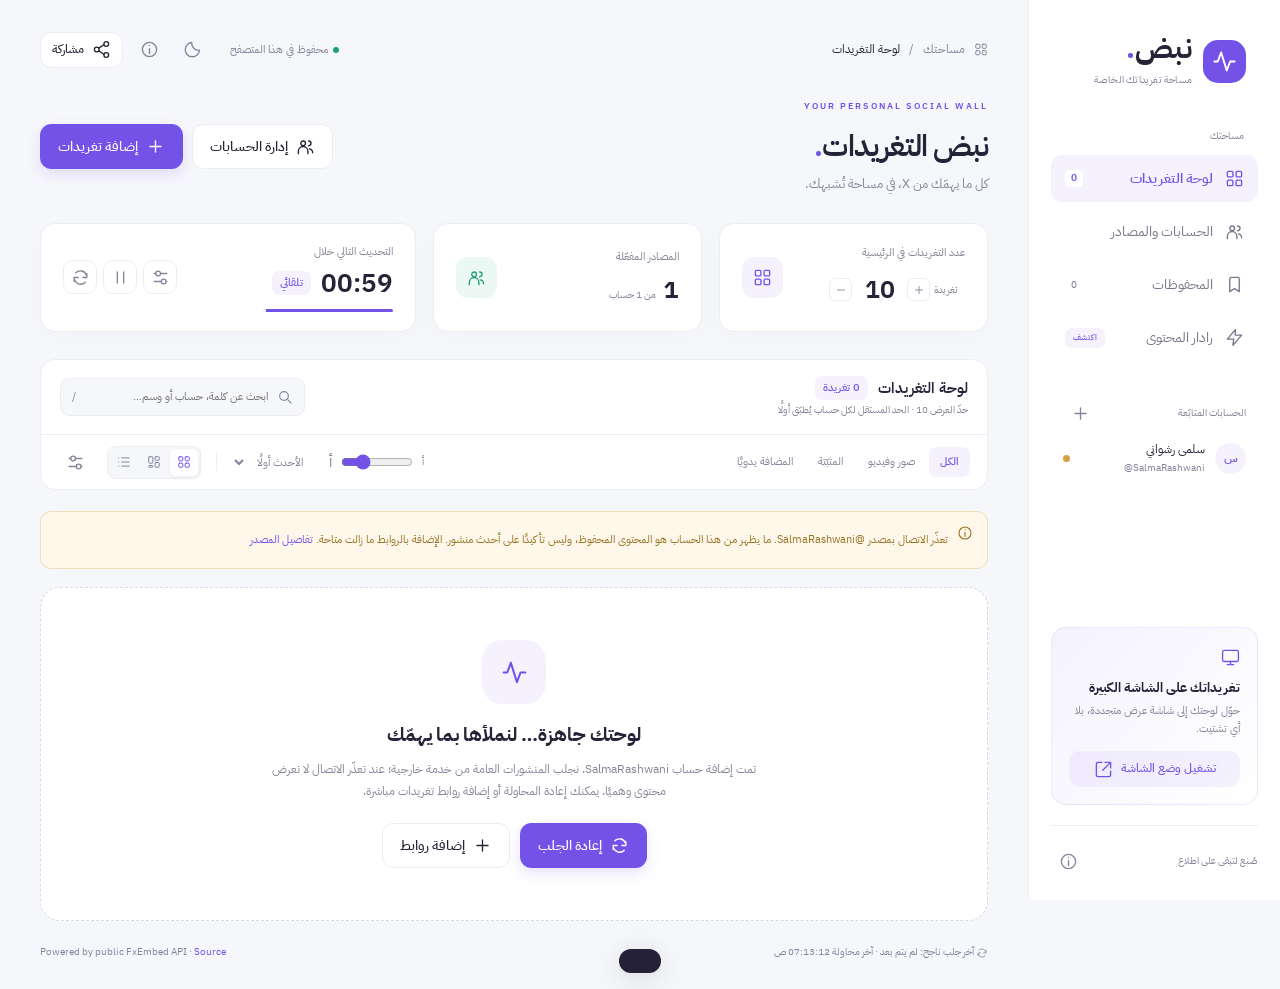
==== commit b6fb42b7: "Publish tested Nabd app and refresh public feed [skip ci]" ====
--- a/nabd/index.html
+++ b/nabd/index.html
@@ -147,7 +147,7 @@
  const tools=`<div class="tweet-tools">${tool('pin',c.pinned?'إلغاء تثبيت التغريدة':'تثبيت التغريدة','pin',c.pinned)}${tool('bookmark','حفظ التغريدة','bookmark',c.saved)}${tool('copy-post','نسخ رابط التغريدة','link')}<span class="spacer"></span>${tool('post-smaller','تصغير التغريدة','minus')}<span class="sizeval">${Math.round((c.scale||1)*100)}%</span>${tool('post-larger','تكبير التغريدة','plus')}${tool('wide','توسيع بطاقة التغريدة','expand',c.wide)}${tool('move-up','نقل التغريدة إلى الأعلى','up')}${tool('move-down','نقل التغريدة إلى الأسفل','down')}${tool('hide','إخفاء التغريدة','trash',false,'danger')}</div>`;
  return `<article class="tweet ${c.pinned?'pinned ':''}${c.wide?'wide ':''}${newIds.has(p.id)?'new':''}" data-id="${p.id}" style="--card-scale:${c.scale||1}" draggable="${!isScreen&&state.settings.sort==='custom'}">${c.pinned?`<div class="pin-note">${icon('pin')} مثبّتة في الأعلى</div>`:''}<div class="tweet-head"><div class="avatar">${avatar}</div><div class="grow"><div class="tweet-name">${esc(p.name)}${p.verified?'<span class="verified" title="شارة تحقق من المصدر">✓</span>':''}</div><div class="tweet-handle">@${esc(p.handle)}</div></div><a class="x-mark" href="${postUrl(p)}" target="_blank" rel="noopener noreferrer" aria-label="فتح التغريدة على X">𝕏</a></div><div class="tweet-meta"><span title="${esc(dateText(p.date))}">${p.date?esc(relative(p.date)):'رابط مضاف'}</span><span>${p.manual?'إضافة يدوية':status?.cached?'نسخة محفوظة':'من الحساب'}${p.sources[0]&&p.sources[0].toLowerCase()!==p.handle.toLowerCase()?` · @${esc(p.sources[0])}`:''}</span></div>${content}${tools}</article>`;
 }
-function renderFeed(){const ar=selectedPosts();$('#feed').className=`feed ${state.settings.layout}${isScreen&&state.settings.carousel?' carousel':''}`;if(!ar.length){$('#feed').innerHTML=busy&&state.posts.length===0?Array.from({length:3},()=>'<div class="skeleton"><span></span><span></span><span></span><span></span><span></span></div>').join(''):`<div class="empty"><div class="empty-icon">${icon(view==='saved'?'bookmark':state.posts.length?'search':'waves')}</div><h3>${view==='saved'?'مكانك للأفكار التي تستحق الحفظ':state.posts.length?'لا توجد تغريدات تطابق الفلاتر':'لوحتك جاهزة… لنملأها بما يهمّك'}</h3><p>${view==='saved'?'اضغط علامة الحفظ أسفل أي تغريدة لتجدها هنا لاحقًا.':state.posts.length?'جرّب إزالة البحث أو الفلاتر، أو تفعيل الحسابات من إدارة المصادر.':'تمت إضافة حساب SalmaRashwani. نجلب المنشورات العامة من خدمة خارجية؛ عند تعذّر الاتصال لا نعرض محتوى وهميًا. يمكنك إعادة المحاولة أو إضافة روابط تغريدات مباشرة.'}</p><div class="row wrap"><button class="btn primary" data-action="${state.posts.length?'clear-filters':'refresh'}">${icon(state.posts.length?'search':'refresh')}${state.posts.length?'إزالة الفلاتر':'إعادة الجلب'}</button><button class="btn" data-action="add">${icon('plus')}إضافة روابط</button></div></div>`;}else{const feed=$('#feed'),existing=new Map([...feed.querySelectorAll(':scope > .tweet')].map(el=>[el.dataset.id,el]));for(const el of [...feed.children])if(!el.classList.contains('tweet'))el.remove();const keep=new Set(ar.map(p=>p.id));for(const[id,el]of existing)if(!keep.has(id))el.remove();for(const p of ar){const markup=cardHTML(p),old=existing.get(p.id);let el=old;if(!old||old.dataset.signature!==markup){const box=document.createElement('template');box.innerHTML=markup;el=box.content.firstElementChild;el.dataset.signature=markup;if(old?.classList.contains('expanded')){el.classList.add('expanded');const more=el.querySelector('[data-action="expand-post"]');if(more)more.textContent='عرض أقل';}if(old){const prior=old.querySelector('video'),next=el.querySelector('video');if(prior&&next&&prior.getAttribute('src')===next.getAttribute('src'))next.replaceWith(prior);old.replaceWith(el);}}feed.appendChild(el);}}$('#visible-badge').textContent=`${ar.length} تغريدة`;$('#nav-count').textContent=ar.length;$('#board-title').textContent=view==='saved'?'المحفوظات':sourceFilter?`تغريدات @${sourceFilter}`:'لوحة التغريدات';$('#board-description').textContent=state.settings.sort==='custom'?'اسحب البطاقات أو استخدم الأسهم لتغيير ترتيبها':`حدّ العرض ${state.settings.limit} · الحد المستقل لكل حساب يُطبّق أولًا`;$('#bookmark-count').textContent=Object.values(state.cards).filter(c=>c.saved).length;$('#ticker-text').textContent=ar.filter(p=>!p.pending).map(p=>`${p.name}: ${p.text.replace(/\s+/g,' ').slice(0,230)}`).join('     •     ');renderSlide();}
+function renderFeed(){const ar=selectedPosts();$('#feed').className=`feed ${state.settings.layout}${isScreen&&state.settings.carousel?' carousel':''}`;if(!ar.length){$('#feed').innerHTML=busy&&state.posts.length===0?Array.from({length:3},()=>'<div class="skeleton"><span></span><span></span><span></span><span></span><span></span></div>').join(''):`<div class="empty"><div class="empty-icon">${icon(view==='saved'?'bookmark':state.posts.length?'search':'waves')}</div><h3>${view==='saved'?'مكانك للأفكار التي تستحق الحفظ':state.posts.length?'لا توجد تغريدات تطابق الفلاتر':'لوحتك جاهزة… لنملأها بما يهمّك'}</h3><p>${view==='saved'?'اضغط علامة الحفظ أسفل أي تغريدة لتجدها هنا لاحقًا.':state.posts.length?'جرّب إزالة البحث أو الفلاتر، أو تفعيل الحسابات من إدارة المصادر.':'تمت إضافة حساب SalmaRashwani. نجلب المنشورات العامة من خدمة خارجية؛ عند تعذّر الاتصال لا نعرض محتوى وهميًا. يمكنك إعادة المحاولة أو إضافة روابط تغريدات مباشرة.'}</p><div class="row wrap"><button class="btn primary" data-action="${state.posts.length?'clear-filters':'refresh'}">${icon(state.posts.length?'search':'refresh')}${state.posts.length?'إزالة الفلاتر':'إعادة الجلب'}</button><button class="btn" data-action="add">${icon('plus')}إضافة روابط</button></div></div>`;}else{const feed=$('#feed'),existing=new Map([...feed.querySelectorAll(':scope > .tweet')].map(el=>[el.dataset.id,el]));for(const el of [...feed.children])if(!el.classList.contains('tweet'))el.remove();const keep=new Set(ar.map(p=>p.id));for(const[id,el]of existing)if(!keep.has(id))el.remove();for(const p of ar){const markup=cardHTML(p),old=existing.get(p.id);let el=old;if(!old||old.dataset.signature!==markup){const box=document.createElement('template');box.innerHTML=markup;el=box.content.firstElementChild;el.dataset.signature=markup;if(old?.classList.contains('expanded')){el.classList.add('expanded');const more=el.querySelector('[data-action="expand-post"]');if(more)more.textContent='عرض أقل';}if(old){const prior=old.querySelector('video'),next=el.querySelector('video');if(prior&&next&&prior.getAttribute('src')===next.getAttribute('src'))next.replaceWith(prior);old.replaceWith(el);}}const anchor=feed.children[ar.indexOf(p)];if(anchor!==el)feed.insertBefore(el,anchor||null);}}$('#visible-badge').textContent=`${ar.length} تغريدة`;$('#nav-count').textContent=ar.length;$('#board-title').textContent=view==='saved'?'المحفوظات':sourceFilter?`تغريدات @${sourceFilter}`:'لوحة التغريدات';$('#board-description').textContent=state.settings.sort==='custom'?'اسحب البطاقات أو استخدم الأسهم لتغيير ترتيبها':`حدّ العرض ${state.settings.limit} · الحد المستقل لكل حساب يُطبّق أولًا`;$('#bookmark-count').textContent=Object.values(state.cards).filter(c=>c.saved).length;$('#ticker-text').textContent=ar.filter(p=>!p.pending).map(p=>`${p.name}: ${p.text.replace(/\s+/g,' ').slice(0,230)}`).join('     •     ');renderSlide();}
 function renderSide(){const active=state.accounts.filter(a=>a.enabled);$('#active-count').textContent=active.length;$('#sources-sub').textContent=`من ${state.accounts.length} حساب`;
 $('#side-accounts').innerHTML=state.accounts.slice(0,7).map(a=>{const st=statuses[a.handle.toLowerCase()];return`<div class="side-account"><button class="avatar" data-action="filter-account" data-handle="${a.handle}" title="تصفية هذا الحساب">${a.avatar?`<img src="${esc(a.avatar)}" alt="" onerror="this.remove()">`:esc(a.name[0])}</button><button class="grow" data-action="filter-account" data-handle="${a.handle}" style="text-align:right;padding:0"><div class="small">${esc(a.name)}</div><div class="handle">@${a.handle}</div></button><span class="status-dot ${a.enabled?(st?.ok&&!st.cached?'good':st?.error||st?.cached?'bad':''):''}" title="${!a.enabled?'متوقف':st?.ok&&!st.cached?'تم الجلب':st?.cached?'نسخة محفوظة':st?.error?'تعذر الجلب':'في انتظار الجلب'}"></span></div>`;}).join('')||'<p class="tiny muted" style="padding:10px">أضف حسابك الأول للبدء</p>';}
 function renderNotice(){const active=state.accounts.filter(a=>a.enabled),errors=active.filter(a=>statuses[a.handle.toLowerCase()]?.error),cached=active.filter(a=>statuses[a.handle.toLowerCase()]?.cached);let t='';if(!navigator.onLine)t='أنت غير متصل بالإنترنت. تعرض اللوحة آخر محتوى محفوظ.';else if(errors.length)t=`تعذّر الاتصال بمصدر ${errors.map(a=>'@'+a.handle).join('، ')}. ما يظهر من هذا الحساب هو المحتوى المحفوظ، وليس تأكيدًا على أحدث منشور. الإضافة بالروابط ما زالت متاحة.`;else if(cached.length)t=`تُعرض نسخة محفوظة للحساب ${cached.map(a=>'@'+a.handle).join('، ')}. وقت الجلب موضّح أدناه؛ ليست بثًا لحظيًا.`;$('#notice').innerHTML=t?`${icon('info')}<span>${esc(t)} <button class="more" data-action="help">تفاصيل المصدر</button></span>`:'';const live=active.some(a=>statuses[a.handle.toLowerCase()]?.ok&&!statuses[a.handle.toLowerCase()]?.cached);$('#screen-live').className=`pill ${live?'good':'warn'}`;$('#screen-live').innerHTML=`<span class="dot"></span>${live?'متصل':cached.length?'نسخة محفوظة':busy?'جارٍ الجلب':'غير متصل'}`;$('#last-updated').innerHTML=icon('refresh')+' آخر جلب ناجح: '+esc(state.lastSuccess?dateText(state.lastSuccess):'لم يتم بعد')+(lastAttempt?' · آخر محاولة '+esc(timeText(lastAttempt)):'');}
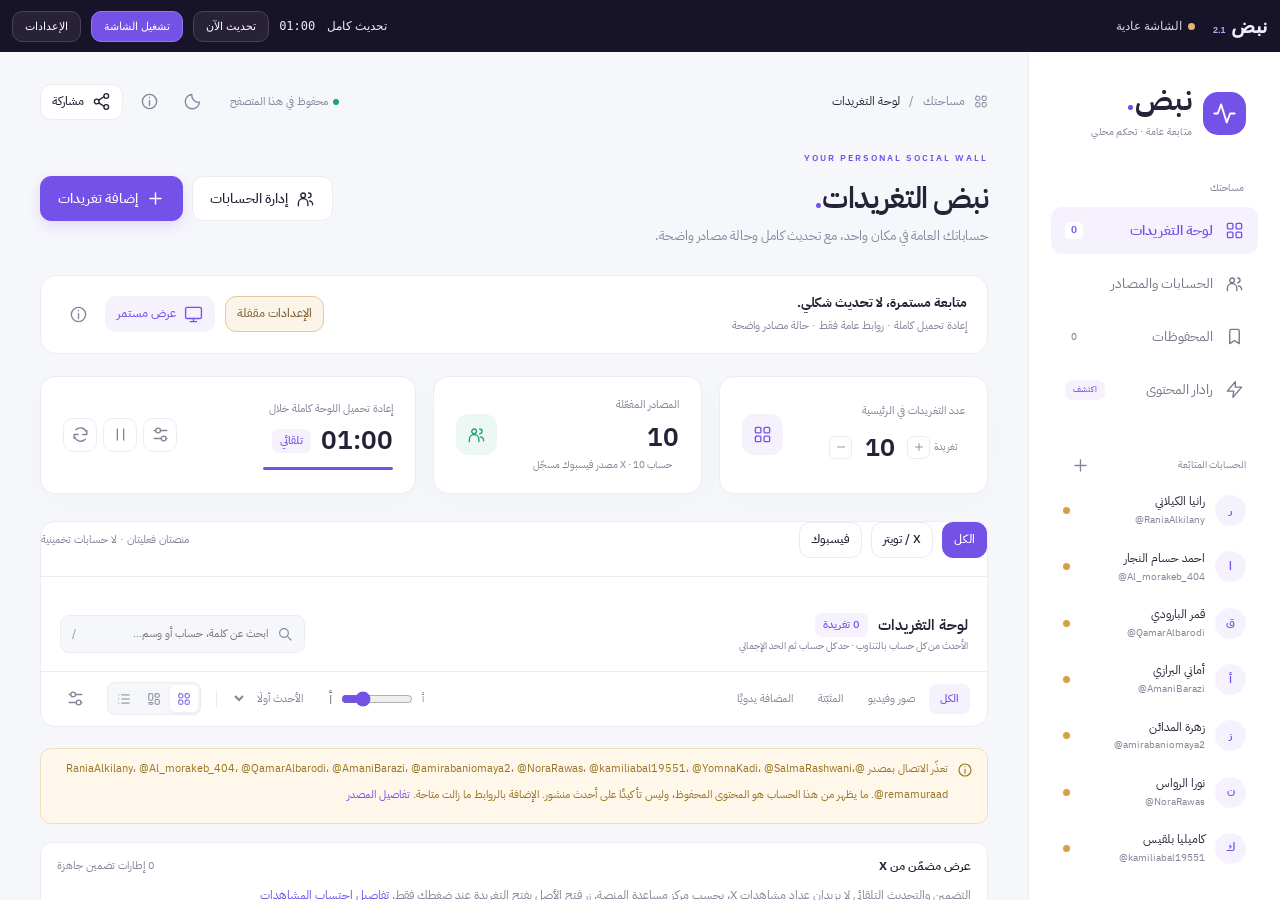
==== commit 9f2bc9e2: "Publish official X embeds with unchanged public accounts and local edit protection [skip ci]" ====
--- a/nabd/index.html
+++ b/nabd/index.html
@@ -1,195 +1,42 @@
 <!DOCTYPE html>
-<html lang="ar" dir="rtl" data-theme="light">
+<html lang="ar" dir="rtl">
 <head>
-<meta charset="utf-8"><meta name="viewport" content="width=device-width,initial-scale=1"><meta name="theme-color" content="#7452e8"><meta name="description" content="نبض — لوحة عربية شخصية لجمع تغريدات X وترتيبها وعرضها في شاشة حية."><title>نبض | مساحة تغريداتك</title>
-<link rel="preconnect" href="https://fonts.googleapis.com"><link rel="preconnect" href="https://fonts.gstatic.com" crossorigin><link href="https://fonts.googleapis.com/css2?family=IBM+Plex+Sans+Arabic:wght@400;500;600;700&display=swap" rel="stylesheet">
+<meta charset="utf-8"><meta name="viewport" content="width=device-width,initial-scale=1,viewport-fit=cover">
+<meta name="robots" content="noindex,nofollow,noarchive,nosnippet,noimageindex"><meta name="googlebot" content="noindex,nofollow,nosnippet,noimageindex"><meta name="bingbot" content="noindex,nofollow">
+<meta name="referrer" content="no-referrer"><meta http-equiv="Cache-Control" content="no-store, no-cache, must-revalidate"><meta name="theme-color" content="#141226"><meta name="apple-mobile-web-app-capable" content="yes">
+<title>نبض | شاشة المتابعة المستمرة</title>
+<link rel="icon" href="data:image/svg+xml,%3Csvg xmlns='http://www.w3.org/2000/svg' viewBox='0 0 60 60'%3E%3Crect width='60' height='60' rx='18' fill='%237452e8'/%3E%3Cpath d='M8 31h10l7-18 11 34 7-16h9' stroke='white' stroke-width='4' fill='none'/%3E%3C/svg%3E">
 <style>
-:root{--accent:#7452e8;--accent-rgb:116,82,232;--bg:#f6f7fb;--paper:#fff;--ink:#242337;--muted:#85849a;--line:#ececf3;--soft:#f3effe;--green:#249e79;--danger:#d05266;--radius:20px;--font-scale:1;--gap:20px;--shadow:0 8px 35px #30305205}*{box-sizing:border-box}html{scroll-behavior:smooth}body{margin:0;font-family:'IBM Plex Sans Arabic',Tahoma,Arial,sans-serif;background:var(--bg);color:var(--ink);font-size:14px;line-height:1.65}button,input,select,textarea{font:inherit;color:inherit}button,a,input,select,textarea{-webkit-tap-highlight-color:transparent}button{cursor:pointer}button:disabled{opacity:.45;cursor:not-allowed}button{border:0;background:none}a{color:var(--accent);text-decoration:none}a:hover{text-decoration:underline}button:focus-visible,a:focus-visible,input:focus-visible,select:focus-visible,textarea:focus-visible{outline:3px solid rgba(var(--accent-rgb),.3);outline-offset:3px}input,select,textarea{background:var(--paper);border:1px solid var(--line);border-radius:11px;padding:10px 12px;min-width:0}input[type=range]{accent-color:var(--accent);padding:0;border:0}input[type=checkbox]{accent-color:var(--accent);width:17px;height:17px}input[type=number]{width:65px;text-align:center;-moz-appearance:textfield}input::-webkit-inner-spin-button{appearance:none}textarea{width:100%;resize:vertical}h1,h2,h3,p{margin:0}svg.i{width:19px;height:19px;fill:none;stroke:currentColor;stroke-width:1.7;stroke-linecap:round;stroke-linejoin:round;flex-shrink:0;vertical-align:middle}.btn{display:inline-flex;align-items:center;justify-content:center;gap:8px;padding:10px 17px;border-radius:11px;font-weight:500;white-space:nowrap;transition:.18s;background:var(--paper);border:1px solid var(--line)}.btn:hover{border-color:var(--accent);transform:translateY(-1px);text-decoration:none}.btn.primary{background:var(--accent);border-color:var(--accent);color:#fff;box-shadow:0 5px 14px rgba(var(--accent-rgb),.17)}.btn.soft{background:var(--soft);color:var(--accent);border-color:transparent}.btn.sm{font-size:12px;padding:7px 11px}.iconbtn{display:inline-flex;align-items:center;justify-content:center;width:34px;height:34px;border-radius:9px;color:var(--muted);flex-shrink:0}.iconbtn:hover,.iconbtn.on{color:var(--accent);background:var(--soft)}.iconbtn.danger:hover{background:#fbebee;color:var(--danger)}.row{display:flex;align-items:center;gap:10px}.between{justify-content:space-between}.wrap{flex-wrap:wrap}.grow{flex:1;min-width:0}.muted{color:var(--muted)}.tiny{font-size:11px}.small{font-size:12px}.ltr{direction:ltr;unicode-bidi:isolate;display:inline-block}.mono{font-variant-numeric:tabular-nums}.pill{display:inline-flex;align-items:center;gap:6px;border-radius:7px;padding:3px 8px;font-size:11px;font-weight:500;background:var(--soft);color:var(--accent);white-space:nowrap}.dot{width:6px;height:6px;border-radius:50%;background:currentColor;display:inline-block}.pill.good{background:#e8f7f1;color:var(--green)}.pill.warn{background:#fff3de;color:#a9791b}.sidebar{position:fixed;inset:0 0 0 auto;width:252px;background:var(--paper);border-left:1px solid var(--line);padding:34px 22px 22px;display:flex;flex-direction:column;z-index:30}.brand{display:flex;align-items:center;gap:11px;margin:0 12px 39px}.brand-mark{width:43px;height:43px;position:relative;border-radius:15px;background:var(--accent);display:grid;place-items:center;color:#fff}.brand-mark svg{width:27px;height:27px}.brand b{font-size:29px;line-height:1}.brand small{display:block;font-size:10px;color:var(--muted);letter-spacing:.2px;margin-top:7px}.nav-label{font-size:10px;color:var(--muted);padding:0 14px;margin:0 0 11px}.nav-item{width:100%;display:flex;align-items:center;gap:12px;padding:12px 14px;border-radius:11px;margin-bottom:6px;text-align:right;color:#77768a;transition:.15s}.nav-item.active{background:var(--soft);color:var(--accent);font-weight:600}.nav-item:hover{background:var(--bg)}.nav-item .count{margin-right:auto;font-size:10px;background:var(--paper);border-radius:5px;padding:0 6px}.side-section{margin-top:29px}.side-account{display:flex;gap:10px;align-items:center;padding:10px 12px;border-radius:10px}.side-account:hover{background:var(--bg)}.avatar{width:38px;height:38px;display:grid;place-items:center;background:var(--soft);color:var(--accent);border-radius:50%;font-weight:600;flex-shrink:0;overflow:hidden}.avatar img{width:100%;height:100%;object-fit:cover}.side-account .avatar{width:31px;height:31px;font-size:12px}.side-account .handle{font-size:10px;color:var(--muted);direction:ltr;text-align:right}.status-dot{width:7px;height:7px;border-radius:50%;background:#c8c7d6;margin-right:auto}.status-dot.good{background:var(--green)}.status-dot.bad{background:#d6a141}.side-foot{margin-top:auto;padding-top:30px}.screen-promo{border:1px solid rgba(var(--accent-rgb),.11);border-radius:15px;padding:17px;background:linear-gradient(130deg,var(--soft),var(--paper))}.screen-promo h3{font-size:13px;margin:9px 0 3px}.screen-promo p{font-size:11px;color:var(--muted);margin-bottom:13px}.side-bottom{margin-top:20px;padding-top:18px;border-top:1px solid var(--line);justify-content:space-between;font-size:10px;color:var(--muted)}main{margin-right:252px;padding:32px 40px 28px;max-width:2000px}.topbar{display:flex;align-items:center;justify-content:space-between;margin-bottom:31px}.breadcrumb{display:flex;gap:9px;align-items:center;color:var(--muted);font-size:12px}.top-actions{display:flex;align-items:center;gap:9px}.saved{font-size:11px;color:var(--muted);margin-left:12px}.saved .dot{color:var(--green);margin-left:5px}.hero{display:flex;align-items:center;justify-content:space-between;gap:20px;margin-bottom:28px}.eyebrow{font-size:9px;letter-spacing:2px;color:var(--accent);font-weight:600;direction:ltr;text-align:right;margin-bottom:7px}.hero h1{font-size:30px;font-weight:600;letter-spacing:-.8px;margin-bottom:3px}.hero p{color:var(--muted);font-size:13px}.hero-actions{display:flex;gap:9px}.metrics{display:grid;grid-template-columns:1fr 1fr 1.4fr;gap:17px;margin-bottom:27px}.metric{padding:19px 22px;background:var(--paper);border:1px solid var(--line);border-radius:15px;min-height:104px;display:flex;align-items:center;justify-content:space-between;gap:15px;box-shadow:var(--shadow)}.metric-title{font-size:11px;color:var(--muted);margin-bottom:7px}.metric-value{font-size:26px;line-height:1.3;font-weight:600}.metric-sub{font-size:10px;color:var(--muted);margin-right:7px;font-weight:400}.metric-icon{width:41px;height:41px;background:var(--soft);color:var(--accent);display:grid;place-items:center;border-radius:12px}.metric-icon.green{color:var(--green);background:#ebf8f3}.counter{display:flex;gap:4px;align-items:center;direction:ltr}.counter input{padding:0;background:transparent;width:47px;font-size:25px;font-weight:600;border:0}.counter .iconbtn{width:23px;height:23px;border:1px solid var(--line);border-radius:6px}.counter .i{width:12px;height:12px}.timer-display{font-size:26px;font-weight:600;line-height:1.2;direction:ltr}.timer-track{height:3px;background:var(--line);border-radius:6px;overflow:hidden;margin-top:10px;width:130px}.timer-track span{display:block;height:100%;background:var(--accent);transition:width 1s linear;width:100%}.timer-buttons{display:flex;gap:6px}.timer-buttons button{width:34px;height:34px;border:1px solid var(--line);border-radius:10px}.board-panel{background:var(--paper);border:1px solid var(--line);border-radius:15px;margin-bottom:21px}.board-top{padding:16px 19px;display:flex;align-items:center;justify-content:space-between;gap:12px;border-bottom:1px solid var(--line)}.board-top h2{font-size:15px;font-weight:600}.board-top .desc{font-size:10px;color:var(--muted);margin-top:1px}.search{display:flex;align-items:center;border:1px solid var(--line);border-radius:9px;padding:0 11px;width:245px;color:var(--muted);background:var(--bg)}.search input{width:100%;border:0;background:none;font-size:11px;padding:9px}.search .i{width:16px;height:16px}.board-controls{padding:10px 17px;display:flex;align-items:center;gap:15px;flex-wrap:wrap}.tabs{display:flex;align-items:center;gap:3px;flex:1}.tab{padding:6px 11px;font-size:11px;border-radius:7px;color:var(--muted)}.tab.active{color:var(--accent);background:var(--soft);font-weight:500}.views{display:flex;gap:2px;padding:2px;background:var(--bg);border:1px solid var(--line);border-radius:8px}.views .iconbtn{width:28px;height:27px;border-radius:5px}.views .iconbtn.on{background:var(--paper);box-shadow:0 1px 4px #0000000c}.views svg{width:14px;height:14px}.board-controls select{padding:4px 7px;border:0;background:none;color:var(--muted);font-size:11px}.scale-control{display:flex;align-items:center;gap:7px;font-size:10px;color:var(--muted)}.scale-control input{width:72px;direction:ltr}.divider{height:18px;width:1px;background:var(--line)}.notice{display:flex;align-items:flex-start;gap:9px;background:#fff8ea;border:1px solid #efdeb9;color:#987324;padding:11px 14px;border-radius:11px;font-size:11px;margin-bottom:18px}.notice:empty{display:none}.notice .i{width:16px;height:16px;margin-top:2px}.notice a{color:inherit;text-decoration:underline}.feed{display:grid;grid-template-columns:repeat(auto-fill,minmax(min(100%,310px),1fr));gap:var(--gap);align-items:start}.feed.list{grid-template-columns:minmax(0,1fr);max-width:930px;margin:auto}.feed.masonry{display:block;column-count:3;column-gap:var(--gap)}.feed.masonry .tweet{break-inside:avoid;margin-bottom:var(--gap);display:inline-block;width:100%}.tweet{position:relative;border:1px solid var(--line);border-radius:var(--radius);background:var(--paper);padding:21px 22px 11px;min-width:0;overflow:hidden;box-shadow:var(--shadow);transition:border-color .2s,box-shadow .2s;animation:arrive .25s ease-out}.tweet:hover{border-color:rgba(var(--accent-rgb),.28);box-shadow:0 8px 30px #22224409}.tweet.wide{grid-column:span 2}.tweet.pinned{border-color:rgba(var(--accent-rgb),.28)}.tweet.new{box-shadow:0 0 0 2px rgba(var(--accent-rgb),.13)}.tweet.dragging{opacity:.45}.tweet.dragover{border:2px dashed var(--accent)}.tweet-head{display:flex;gap:10px;align-items:center;margin-bottom:16px}.tweet-name{font-size:calc(12px * var(--font-scale));font-weight:600}.verified{display:inline-block;font-size:10px;background:#479fee;color:#fff;width:13px;height:13px;line-height:13px;text-align:center;border-radius:50%;margin-right:4px}.tweet-handle{font-size:10px;color:var(--muted);direction:ltr;text-align:right;line-height:1.5}.x-mark{font-size:19px;line-height:1;margin-right:auto;align-self:flex-start}.tweet-meta{font-size:10px;color:var(--muted);display:flex;justify-content:space-between;gap:8px;margin-bottom:12px}.tweet-body{font-size:calc(14px * var(--font-scale) * var(--card-scale,1));line-height:1.95;white-space:pre-wrap;overflow-wrap:anywhere;display:-webkit-box;-webkit-line-clamp:9;-webkit-box-orient:vertical;overflow:hidden;text-align:start}.tweet.expanded .tweet-body{-webkit-line-clamp:unset;display:block}.tweet-body .hash{color:var(--accent)}.tweet-body a{word-break:break-word}.more{color:var(--accent);font-size:11px;margin:8px 0;padding:0}.tweet-media{display:grid;grid-template-columns:repeat(2,minmax(0,1fr));gap:4px;margin-top:15px;border-radius:12px;overflow:hidden;background:var(--bg)}.tweet-media.single{grid-template-columns:1fr}.tweet-media img{width:100%;max-height:300px;min-height:120px;object-fit:cover;display:block;cursor:zoom-in}.tweet-media video{width:100%;max-height:320px;display:block;background:#111;grid-column:1/-1}.quote{padding:10px 12px;border:1px solid var(--line);border-radius:10px;margin-top:13px;font-size:12px;white-space:pre-wrap;overflow-wrap:anywhere}.quote b{display:block;font-size:11px;margin-bottom:5px}.tweet-stats{display:flex;align-items:center;justify-content:space-between;margin-top:17px;padding-bottom:12px;color:var(--muted);font-size:10px}.tweet-stats span{display:flex;gap:5px;align-items:center;direction:ltr}.tweet-stats .i{width:13px;height:13px}.tweet-tools{border-top:1px solid var(--line);padding-top:7px;display:flex;align-items:center;gap:1px;margin-top:3px}.tweet-tools .iconbtn{width:27px;height:27px}.tweet-tools .i{width:14px;height:14px}.tweet-tools .spacer{flex:1}.tweet-tools .sizeval{font-size:8px;color:var(--muted);direction:ltr;min-width:24px;text-align:center}.pin-note{font-size:9px;color:var(--accent);display:flex;gap:5px;align-items:center;margin:-7px 0 11px}.pin-note .i{width:11px;height:11px}.link-placeholder{padding:13px;background:var(--bg);border-radius:10px;font-size:12px;color:var(--muted);margin-top:12px}.empty{grid-column:1/-1;min-height:310px;border:1px dashed #d9d7e8;border-radius:var(--radius);text-align:center;padding:52px 25px;background:var(--paper)}.empty .empty-icon{width:64px;height:64px;margin:0 auto 15px;display:grid;place-items:center;background:var(--soft);color:var(--accent);border-radius:20px}.empty .empty-icon .i{width:29px;height:29px}.empty h3{font-size:19px;margin-bottom:7px}.empty p{font-size:12px;color:var(--muted);max-width:510px;margin:auto auto 20px;line-height:1.9}.skeleton{height:260px;position:relative;background:var(--paper);border:1px solid var(--line);border-radius:var(--radius);padding:24px;overflow:hidden}.skeleton:after{content:'';position:absolute;inset:0;background:linear-gradient(100deg,transparent,rgba(var(--accent-rgb),.04),transparent);animation:shimmer 1.4s infinite}.skeleton span{height:10px;background:var(--line);display:block;border-radius:5px;margin:18px 0}.skeleton span:first-child{height:36px;width:65%}.skeleton span:last-child{width:50%}.board-footer{display:flex;justify-content:space-between;margin-top:23px;color:var(--muted);font-size:10px;gap:14px}.board-footer .i{width:12px;height:12px}.footer-source{direction:ltr}.overlay{position:fixed;inset:0;background:#17122966;backdrop-filter:blur(4px);z-index:100;display:flex;align-items:center;justify-content:center;padding:20px}.overlay[hidden]{display:none}.modal{background:var(--paper);border:1px solid var(--line);border-radius:23px;box-shadow:0 30px 120px #17122933;width:620px;max-width:100%;max-height:90dvh;overflow:auto;animation:arrive .18s ease-out}.modal-head{display:flex;align-items:center;justify-content:space-between;padding:22px 25px 17px;border-bottom:1px solid var(--line);position:sticky;top:0;background:var(--paper);z-index:3}.modal-head h2{font-size:18px}.modal-body{padding:23px 25px 27px}.modal-body p.intro{font-size:12px;color:var(--muted);margin-bottom:22px}.field{margin-bottom:20px}.field>label{display:block;font-size:12px;font-weight:500;margin-bottom:7px}.field>input:not([type=range]),.field>select{width:100%}.field .hint{font-size:10px;color:var(--muted);margin-top:6px}.field-grid{display:grid;grid-template-columns:1fr 1fr;gap:17px}.section-title{font-size:13px;font-weight:600;margin:25px 0 14px;padding-top:20px;border-top:1px solid var(--line)}.toggle-row{display:flex;align-items:center;justify-content:space-between;padding:11px 0;border-bottom:1px solid var(--line);font-size:12px;gap:20px}.toggle-row small{font-size:10px;color:var(--muted);display:block}.account-card{border:1px solid var(--line);border-radius:14px;padding:16px;margin-bottom:12px}.account-card .details{padding-top:14px;margin-top:13px;border-top:1px solid var(--line);display:flex;justify-content:space-between;align-items:center;gap:12px}.account-card input[type=number]{width:53px;padding:4px}.account-status{font-size:10px;color:var(--muted);margin-top:8px}.account-status.error{color:#bd8a23}.modal-actions{display:flex;gap:9px;margin-top:22px;justify-content:flex-start;flex-wrap:wrap}.inline-result{font-size:12px;margin-top:14px;padding:10px 12px;border-radius:9px;background:var(--soft);color:var(--accent);white-space:pre-line}.inline-result:empty{display:none}.swatches{display:flex;gap:12px}.swatch{width:31px;height:31px;border-radius:50%;border:3px solid var(--paper);box-shadow:0 0 0 1px var(--line)}.swatch.on{box-shadow:0 0 0 2px var(--ink)}.tags{display:flex;flex-wrap:wrap;gap:8px}.tag{border:1px solid var(--line);border-radius:8px;padding:6px 10px;background:var(--soft);color:var(--accent);font-size:12px}.insight-stat{background:var(--bg);border-radius:12px;padding:17px}.insight-stat b{font-size:24px;display:block}.insight-stat span{font-size:11px;color:var(--muted)}.help-block{padding:14px 16px;border:1px solid var(--line);border-radius:12px;margin:12px 0;font-size:12px;line-height:1.9}.help-block strong{display:block;margin-bottom:5px}.help-block p{color:var(--muted)}.toast{position:fixed;bottom:27px;left:50%;transform:translateX(-50%) translateY(100px);z-index:250;max-width:90vw;background:#252137;color:white;padding:12px 21px;border-radius:12px;font-size:12px;box-shadow:0 5px 30px #0002;transition:.25s;pointer-events:none;text-align:center}.toast.show{transform:translateX(-50%) translateY(0)}.mobile-menu{display:none}.screen-header{display:none}.presentation main{margin:0;padding:24px 38px 85px}.presentation .sidebar,.presentation .topbar,.presentation .hero,.presentation .metrics,.presentation .board-panel,.presentation .board-footer,.presentation .tweet-tools,.presentation .more{display:none}.presentation .screen-header{display:flex;align-items:center;justify-content:space-between;margin-bottom:25px}.screen-header .brand{margin:0;gap:14px}.screen-header .brand b{font-size:27px}.screen-clock{text-align:left;font-size:13px}.screen-clock strong{font-size:23px;display:block;font-variant-numeric:tabular-nums}.presentation .tweet-body{-webkit-line-clamp:16}.presentation .tweet{padding:27px}.presentation .feed.carousel{display:block;max-width:1000px;margin:30px auto}.presentation .feed.carousel .tweet{display:none}.presentation .feed.carousel .tweet.selected{display:block}.presentation .feed.carousel .tweet-body{font-size:24px;-webkit-line-clamp:12}.ticker{display:none}.presentation .ticker{display:flex;position:fixed;bottom:0;inset-inline:0;background:var(--paper);border-top:1px solid var(--line);height:53px;align-items:center;overflow:hidden;z-index:20}.ticker-label{padding:15px 24px;background:var(--accent);color:white;z-index:2;white-space:nowrap;font-size:12px;height:100%}.ticker-scroll{white-space:nowrap;animation:scroll-ticker 75s linear infinite;font-size:13px;padding-inline-start:40px}.presentation.transparent{background:transparent}.presentation.transparent .screen-header,.presentation.transparent .ticker,.presentation.transparent .notice{display:none}.presentation.transparent main{padding:15px}.presentation.transparent .tweet{box-shadow:none}.compact .tweet{padding:16px 17px 9px}.compact .tweet-body{line-height:1.7}.compact .tweet-head{margin-bottom:10px}.glass .tweet{background:linear-gradient(145deg,var(--paper),var(--soft));border-color:rgba(var(--accent-rgb),.15)}[data-theme=dark]{--bg:#14141e;--paper:#1d1d2b;--ink:#e8e7f3;--muted:#9b99b1;--line:#2d2c3e;--soft:#302747;--shadow:0 8px 35px #00000008}[data-theme=dark] .notice{background:#342d21;border-color:#594526;color:#e3bd77}[data-theme=dark] .metric-icon.green,[data-theme=dark] .pill.good{background:#233c35;color:#64cea8}[data-theme=dark] .pill.warn{background:#3c3224;color:#d9b571}[data-theme=dark] .nav-item{color:#a5a2ba}[data-theme=dark] .nav-item.active{color:#bda9ff}[data-theme=dark] .iconbtn.danger:hover{background:#422932}.empty .row{justify-content:center}.screen-help{font-size:11px;color:var(--muted)}@keyframes arrive{from{opacity:0;transform:translateY(6px)}to{opacity:1;transform:translateY(0)}}@keyframes shimmer{from{transform:translateX(100%)}to{transform:translateX(-100%)}}@keyframes spin{to{transform:rotate(360deg)}}@keyframes scroll-ticker{from{transform:translateX(-65%)}to{transform:translateX(100%)}}.spin{animation:spin 1s linear infinite}
-@media(min-width:1750px){.feed.masonry{column-count:4}}@media(max-width:1250px){main{padding:28px 25px}.sidebar{width:225px;padding:29px 16px}main{margin-right:225px}.feed.masonry{column-count:2}.scale-control{display:none}.metric{padding:17px}.hero h1{font-size:27px}.hero-actions .btn{padding:10px 12px;font-size:12px}}@media(max-width:960px){.sidebar{width:200px;padding:27px 12px}.brand{margin-right:9px}.nav-item{font-size:12px}main{margin-right:200px;padding:23px 20px}.metrics{gap:10px;grid-template-columns:1fr 1fr}.metrics .metric:last-child{grid-column:1/-1;min-height:85px}.hero{align-items:flex-start;flex-direction:column;gap:15px}.hero-actions{width:100%}.metric{min-height:95px}.saved{display:none}.board-controls{gap:7px}.tabs{min-width:100%;border-bottom:1px solid var(--line);padding-bottom:8px;margin-bottom:2px}.board-top{align-items:flex-start}.search{width:195px}.tweet.wide{grid-column:1/-1}}@media(max-width:700px){.sidebar{transform:translateX(110%);transition:transform .2s;width:248px;box-shadow:-10px 0 60px #0002}.sidebar.open{transform:translateX(0)}main{margin:0;padding:17px 16px}.topbar{margin-bottom:25px}.mobile-menu{display:inline-flex}.breadcrumb{font-size:11px}.hero{margin-bottom:21px}.hero h1{font-size:28px}.hero-actions .btn{flex:1}.metrics{margin-bottom:19px;gap:10px}.metric{padding:15px;min-height:91px}.metric-title{font-size:10px}.metric-icon{width:32px;height:32px;border-radius:10px}.metric-value,.counter input{font-size:24px}.board-top{flex-wrap:wrap;padding:14px}.search{width:100%;margin-top:5px}.board-controls{padding:10px 12px}.tab{font-size:10px;padding:6px 9px}.feed{grid-template-columns:minmax(0,1fr);gap:15px}.feed.masonry{column-count:1}.tweet{padding:20px}.board-footer{flex-direction:column;gap:6px;font-size:9px}.modal{border-radius:18px}.overlay{padding:10px}.modal-head{padding:18px}.modal-body{padding:19px}.field-grid{gap:11px}.presentation main{padding:19px 16px 80px}.screen-header .brand small{display:none}.screen-clock{font-size:10px}.screen-clock strong{font-size:17px}.presentation .feed.carousel .tweet-body{font-size:20px}.ticker-label{padding-inline:13px}}@media(prefers-reduced-motion:reduce){*,*:before,*:after{scroll-behavior:auto!important;animation:none!important;transition:none!important}}
-.sidebar{overflow-y:auto}.feed.list .tweet.wide{grid-column:1}.tweet-tools{flex-wrap:wrap}@media(prefers-reduced-motion:reduce){*,*::before,*::after{animation:none!important;transition:none!important;scroll-behavior:auto!important}}
-@media(max-width:360px){.topbar{flex-wrap:wrap;gap:8px}.top-actions{margin-right:auto}.metrics{grid-template-columns:minmax(0,1fr)}.metric{min-width:0}.metric-icon{flex-shrink:0}.timer-track{width:100px}.board-controls .tab{padding-inline:7px}}
+*{box-sizing:border-box}html,body{margin:0;width:100%;height:100%;overflow:hidden;font-family:Tahoma,Arial,sans-serif;background:#f7f8fc;color:#211f36}button{font:inherit;cursor:pointer;border:1px solid #dedce9;border-radius:10px;padding:8px 12px;background:white;color:#353147;white-space:nowrap}button:focus-visible,a:focus-visible{outline:3px solid #ad93ff;outline-offset:3px}.bar{height:52px;padding:7px max(12px,env(safe-area-inset-right)) 7px max(12px,env(safe-area-inset-left));display:flex;align-items:center;gap:10px;background:#171429;color:#eeeafb;font-size:12px;position:relative;z-index:4}.brand{font-size:20px;margin-left:8px}.brand small{font-size:9px;color:#bca9ff}.grow{flex:1}.status{color:#d5cee8;display:flex;align-items:center;gap:6px}.lamp{width:7px;height:7px;border-radius:50%;background:#e3b969}.good .lamp{background:#7cddae}.bar button{font-size:11px;border-color:#494257;background:#282239;color:#fff}.bar .primary{background:#7452e8;border-color:#9278ec}.mono{font-family:ui-monospace,monospace;direction:ltr;font-variant-numeric:tabular-nums;min-width:38px}#content{border:0;display:block;width:100%;height:calc(100dvh - 52px);background:#f7f8fc}#veil{position:fixed;inset:0;z-index:9;display:grid;place-items:center;padding:24px;background:rgba(20,18,38,.78);backdrop-filter:blur(14px)}#veil[hidden]{display:none}.gate{max-width:480px;padding:34px;border-radius:26px;background:white;box-shadow:0 20px 80px #0004;text-align:right}.gate h1{font-size:28px;margin:10px 0}.gate p{font-size:14px;line-height:1.9;color:#656078}.gate .eyebrow{color:#7452e8;font-size:11px;font-weight:bold;letter-spacing:1px}.gate button{margin:8px 0}.gate .primary{background:#7452e8;color:white;border-color:#7452e8;padding:13px 18px}.gate .fine{font-size:11px;line-height:1.9}.gate .choices{display:flex;gap:10px;flex-wrap:wrap}#notice{position:fixed;bottom:22px;left:50%;transform:translateX(-50%);max-width:min(600px,90vw);background:#211c35;color:white;border-radius:12px;padding:12px 20px;line-height:1.8;font-size:12px;z-index:15}#notice:empty{display:none}.immersive .bar{height:38px;padding-top:3px;padding-bottom:3px}.immersive #content{height:calc(100dvh - 38px)}.immersive .brand{font-size:15px}.immersive .bar button{padding:5px 9px}#wake-alert{color:#f3c980}#wake-alert:empty{display:none}.offline{background:#684b2d!important}#load-indicator{height:2px;position:absolute;bottom:0;right:0;width:0;background:#bca6ff;transition:width .2s}.loading #load-indicator{width:75%}#recovery{display:none}.unresponsive #recovery{display:inline-block}@media(max-width:700px){.bar{gap:7px}.bar .detail,.brand small,#wake-alert{display:none}.brand{font-size:17px;margin:0}.bar button{font-size:10px;padding:7px}.status{font-size:10px}.gate{padding:26px}.gate h1{font-size:24px}#status-text{max-width:85px;overflow:hidden;text-overflow:ellipsis;white-space:nowrap}}
 </style>
 </head>
 <body>
-<svg style="display:none" aria-hidden="true"><defs>
-<symbol id="i-grid" viewBox="0 0 24 24"><rect x="3" y="3" width="7" height="7" rx="1.5"/><rect x="14" y="3" width="7" height="7" rx="1.5"/><rect x="3" y="14" width="7" height="7" rx="1.5"/><rect x="14" y="14" width="7" height="7" rx="1.5"/></symbol>
-<symbol id="i-waves" viewBox="0 0 24 24"><path d="M3 12h3l3-8 5 16 3-8h4"/></symbol>
-<symbol id="i-users" viewBox="0 0 24 24"><circle cx="9" cy="8" r="3"/><path d="M3 21v-3a6 6 0 0 1 12 0v3M16 5a3 3 0 0 1 0 6M17 15a5 5 0 0 1 4 5"/></symbol>
-<symbol id="i-plus" viewBox="0 0 24 24"><path d="M12 5v14M5 12h14"/></symbol><symbol id="i-minus" viewBox="0 0 24 24"><path d="M5 12h14"/></symbol>
-<symbol id="i-refresh" viewBox="0 0 24 24"><path d="M20 7v5h-5M4 17v-5h5"/><path d="M6.1 6a8 8 0 0 1 13.3 3M4.6 15A8 8 0 0 0 18 18"/></symbol>
-<symbol id="i-pause" viewBox="0 0 24 24"><path d="M8 5v14M16 5v14"/></symbol><symbol id="i-play" viewBox="0 0 24 24"><path d="m8 4 12 8-12 8Z"/></symbol>
-<symbol id="i-screen" viewBox="0 0 24 24"><rect x="2" y="3" width="20" height="14" rx="2"/><path d="M8 21h8M12 17v4"/></symbol>
-<symbol id="i-bookmark" viewBox="0 0 24 24"><path d="M6 21V5a2 2 0 0 1 2-2h8a2 2 0 0 1 2 2v16l-6-4Z"/></symbol>
-<symbol id="i-pin" viewBox="0 0 24 24"><path d="m16 3 5 5-4 2-2 5-3 1-4-4 1-3 5-2ZM12 16l-7 7"/></symbol>
-<symbol id="i-link" viewBox="0 0 24 24"><path d="m10 13 4-4M8 16l-1 1a4 4 0 0 1-6-6l5-5a4 4 0 0 1 6 0M16 8l1-1a4 4 0 0 1 6 6l-5 5a4 4 0 0 1-6 0" transform="translate(1 0) scale(.9)"/></symbol>
-<symbol id="i-search" viewBox="0 0 24 24"><circle cx="10.5" cy="10.5" r="6.5"/><path d="m16 16 5 5"/></symbol>
-<symbol id="i-list" viewBox="0 0 24 24"><path d="M8 5h13M8 12h13M8 19h13M3 5h.1M3 12h.1M3 19h.1"/></symbol>
-<symbol id="i-masonry" viewBox="0 0 24 24"><rect x="3" y="3" width="7" height="11" rx="1"/><rect x="14" y="3" width="7" height="6" rx="1"/><rect x="3" y="18" width="7" height="3" rx="1"/><rect x="14" y="13" width="7" height="8" rx="1"/></symbol>
-<symbol id="i-settings" viewBox="0 0 24 24"><path d="M4 7h16M4 17h16"/><circle cx="9" cy="7" r="3" fill="var(--paper)"/><circle cx="16" cy="17" r="3" fill="var(--paper)"/></symbol>
-<symbol id="i-heart" viewBox="0 0 24 24"><path d="M20.8 4.6a5.5 5.5 0 0 0-7.8 0L12 5.7l-1.1-1.1a5.5 5.5 0 0 0-7.8 7.8L12 21l8.8-8.6a5.5 5.5 0 0 0 0-7.8Z"/></symbol>
-<symbol id="i-chat" viewBox="0 0 24 24"><path d="M21 11.5a9 9 0 0 1-9 9 9 9 0 0 1-4-.9L3 21l1.4-5a9 9 0 1 1 16.6-4.5Z"/></symbol>
-<symbol id="i-eye" viewBox="0 0 24 24"><path d="M2 12s3-7 10-7 10 7 10 7-3 7-10 7S2 12 2 12Z"/><circle cx="12" cy="12" r="3"/></symbol>
-<symbol id="i-external" viewBox="0 0 24 24"><path d="M14 3h7v7M21 3 11 13M10 3H5a2 2 0 0 0-2 2v14a2 2 0 0 0 2 2h14a2 2 0 0 0 2-2v-5"/></symbol>
-<symbol id="i-trash" viewBox="0 0 24 24"><path d="M3 6h18M9 6V3h6v3M5 6l1 15h12l1-15M10 10v7M14 10v7"/></symbol>
-<symbol id="i-close" viewBox="0 0 24 24"><path d="m6 6 12 12M18 6 6 18"/></symbol>
-<symbol id="i-moon" viewBox="0 0 24 24"><path d="M20.8 13a9 9 0 0 1-9.8-9.8A9 9 0 1 0 20.8 13Z"/></symbol>
-<symbol id="i-sun" viewBox="0 0 24 24"><circle cx="12" cy="12" r="4"/><path d="M12 2v2M12 20v2M2 12h2M20 12h2M5 5l1.5 1.5m11 11L19 19M5 19l1.5-1.5m11-11L19 5"/></symbol>
-<symbol id="i-bolt" viewBox="0 0 24 24"><path d="m13 2-10 12h8l-1 8L21 9h-8Z"/></symbol>
-<symbol id="i-info" viewBox="0 0 24 24"><circle cx="12" cy="12" r="9"/><path d="M12 11v6M12 7h.01"/></symbol>
-<symbol id="i-download" viewBox="0 0 24 24"><path d="M12 3v12m-5-5 5 5 5-5M4 16v5h16v-5"/></symbol>
-<symbol id="i-upload" viewBox="0 0 24 24"><path d="M12 16V4m-5 5 5-5 5 5M4 16v5h16v-5"/></symbol>
-<symbol id="i-share" viewBox="0 0 24 24"><circle cx="18" cy="5" r="3"/><circle cx="6" cy="12" r="3"/><circle cx="18" cy="19" r="3"/><path d="m9 10 6-4M9 14l6 4"/></symbol>
-<symbol id="i-edit" viewBox="0 0 24 24"><path d="m16 3 5 5-13 13H3v-5ZM14 5l5 5"/></symbol>
-<symbol id="i-expand" viewBox="0 0 24 24"><path d="M8 3H3v5M16 3h5v5M21 16v5h-5M8 21H3v-5"/></symbol>
-<symbol id="i-up" viewBox="0 0 24 24"><path d="m5 14 7-7 7 7"/></symbol><symbol id="i-down" viewBox="0 0 24 24"><path d="m5 10 7 7 7-7"/></symbol>
-<symbol id="i-grip" viewBox="0 0 24 24"><path d="M8 5h.01M16 5h.01M8 12h.01M16 12h.01M8 19h.01M16 19h.01" stroke-width="3"/></symbol>
-<symbol id="i-menu" viewBox="0 0 24 24"><path d="M4 6h16M4 12h16M4 18h16"/></symbol>
-<symbol id="i-check" viewBox="0 0 24 24"><path d="m5 12 4 4L19 6"/></symbol>
-</defs></svg>
-<aside class="sidebar" id="sidebar">
-<div class="brand"><div class="brand-mark"><svg class="i"><use href="#i-waves"/></svg></div><div><b>نبض<span style="color:var(--accent)">.</span></b><small>مساحة تغريداتك الخاصة</small></div></div>
-<div class="nav-label">مساحتك</div>
-<button class="nav-item active" data-action="home" id="nav-home"><svg class="i"><use href="#i-grid"/></svg>لوحة التغريدات<span class="count" id="nav-count">0</span></button>
-<button class="nav-item" data-action="accounts"><svg class="i"><use href="#i-users"/></svg>الحسابات والمصادر</button>
-<button class="nav-item" data-action="bookmarks" id="nav-bookmarks"><svg class="i"><use href="#i-bookmark"/></svg>المحفوظات<span class="count" id="bookmark-count">0</span></button>
-<button class="nav-item" data-action="insights"><svg class="i"><use href="#i-bolt"/></svg>رادار المحتوى<span class="pill" style="font-size:8px;margin-right:auto">اكتشف</span></button>
-<div class="side-section"><div class="row between" style="padding:0 12px"><span class="nav-label" style="padding:0;margin:0">الحسابات المتابَعة</span><button class="iconbtn" data-action="accounts" title="إضافة حساب" aria-label="إضافة حساب"><svg class="i"><use href="#i-plus"/></svg></button></div><div id="side-accounts"></div></div>
-<div class="side-foot"><div class="screen-promo"><svg class="i" style="color:var(--accent)"><use href="#i-screen"/></svg><h3>تغريداتك على الشاشة الكبيرة</h3><p>حوّل لوحتك إلى شاشة عرض متجددة، بلا أي تشتيت.</p><button class="btn soft sm" style="width:100%" data-action="screen">تشغيل وضع الشاشة <svg class="i"><use href="#i-external"/></svg></button></div><div class="row side-bottom"><span>صُنع لتبقى على اطلاع</span><button class="iconbtn" data-action="help" title="عن نبض" aria-label="عن نبض"><svg class="i"><use href="#i-info"/></svg></button></div></div>
-</aside>
-<main>
-<div class="screen-header"><div class="brand"><div class="brand-mark"><svg class="i"><use href="#i-waves"/></svg></div><div><b id="screen-title">نبض التغريدات</b><small>مصادرك في مساحة واحدة</small></div></div><div class="row"><span class="pill" id="screen-live">جارٍ الاتصال</span><div class="screen-clock"><strong id="clock"></strong><span id="clock-date"></span></div><button class="iconbtn" data-action="fullscreen" aria-label="ملء الشاشة"><svg class="i"><use href="#i-expand"/></svg></button><button class="iconbtn" data-action="exit-screen" aria-label="الخروج من وضع الشاشة"><svg class="i"><use href="#i-close"/></svg></button></div></div>
-<header class="topbar"><div class="breadcrumb"><button class="iconbtn mobile-menu" data-action="menu" aria-label="فتح القائمة"><svg class="i"><use href="#i-menu"/></svg></button><svg class="i" style="width:14px"><use href="#i-grid"/></svg><span>مساحتك</span><span>/</span><span style="color:var(--ink)">لوحة التغريدات</span></div><div class="top-actions"><span class="saved" id="save-status"><span class="dot"></span>محفوظ في هذا المتصفح</span><button class="iconbtn" data-action="theme" id="theme-button" title="تبديل المظهر" aria-label="تبديل المظهر"><svg class="i"><use href="#i-moon"/></svg></button><button class="iconbtn" data-action="help" title="المساعدة" aria-label="المساعدة"><svg class="i"><use href="#i-info"/></svg></button><button class="btn sm" data-action="share"><svg class="i"><use href="#i-share"/></svg>مشاركة</button></div></header>
-<section class="hero"><div><div class="eyebrow">YOUR PERSONAL SOCIAL WALL</div><h1>نبض التغريدات<span style="color:var(--accent)">.</span></h1><p>كل ما يهمّك من X، في مساحة تُشبهك.</p></div><div class="hero-actions"><button class="btn" data-action="accounts"><svg class="i"><use href="#i-users"/></svg>إدارة الحسابات</button><button class="btn primary" data-action="add"><svg class="i"><use href="#i-plus"/></svg>إضافة تغريدات</button></div></section>
-<section class="metrics" aria-label="ملخص اللوحة"><div class="metric"><div><div class="metric-title">عدد التغريدات في الرئيسية</div><div class="counter"><button class="iconbtn" data-action="limit-minus" title="تقليل العدد" aria-label="تقليل عدد التغريدات"><svg class="i"><use href="#i-minus"/></svg></button><input id="global-limit" type="number" min="1" max="100" value="10" aria-label="عدد التغريدات في الرئيسية"><button class="iconbtn" data-action="limit-plus" title="زيادة العدد" aria-label="زيادة عدد التغريدات"><svg class="i"><use href="#i-plus"/></svg></button><span class="metric-sub">تغريدة</span></div></div><span class="metric-icon"><svg class="i"><use href="#i-grid"/></svg></span></div><div class="metric"><div><div class="metric-title">المصادر المفعّلة</div><span class="metric-value" id="active-count">1</span><span class="metric-sub" id="sources-sub">حساب</span></div><span class="metric-icon green"><svg class="i"><use href="#i-users"/></svg></span></div><div class="metric"><div><div class="metric-title" id="timer-title">التحديث التالي خلال</div><div class="row"><span class="timer-display mono" id="countdown">01:00</span><span class="pill" id="auto-status">تلقائي</span></div><div class="timer-track"><span id="timer-progress"></span></div></div><div class="timer-buttons"><button class="iconbtn" data-action="timer" title="تعديل وقت التحديث" aria-label="تعديل وقت التحديث"><svg class="i"><use href="#i-settings"/></svg></button><button class="iconbtn" data-action="pause" id="pause-button" title="إيقاف التحديث مؤقتًا" aria-label="إيقاف التحديث مؤقتًا"><svg class="i"><use href="#i-pause"/></svg></button><button class="iconbtn" data-action="refresh" id="refresh-button" title="جلب أحدث التغريدات الآن" aria-label="جلب أحدث التغريدات الآن"><svg class="i"><use href="#i-refresh"/></svg></button></div></div></section>
-<section class="board-panel"><div class="board-top"><div><div class="row"><h2 id="board-title">لوحة التغريدات</h2><span class="pill" id="visible-badge">0 تغريدة</span></div><div class="desc" id="board-description">الأحدث أولًا · ترتيب تلقائي</div></div><div class="search"><svg class="i"><use href="#i-search"/></svg><input id="search" type="search" placeholder="ابحث عن كلمة، حساب أو وسم…" aria-label="البحث في التغريدات"><span class="tiny">/</span></div></div><div class="board-controls"><div class="tabs" role="tablist" aria-label="تصفية التغريدات"><button class="tab active" data-filter="all" role="tab" aria-selected="true">الكل</button><button class="tab" data-filter="media" role="tab" aria-selected="false">صور وفيديو</button><button class="tab" data-filter="pinned" role="tab" aria-selected="false">المثبّتة</button><button class="tab" data-filter="manual" role="tab" aria-selected="false">المضافة يدويًا</button></div><div class="scale-control"><span>أ</span><input id="global-scale" type="range" min="80" max="160" step="5" value="100" aria-label="حجم خط التغريدات"><span style="font-size:15px">أ</span></div><select id="sort" aria-label="ترتيب التغريدات"><option value="newest">الأحدث أولًا</option><option value="oldest">الأقدم أولًا</option><option value="popular">الأكثر تفاعلًا</option><option value="custom">ترتيب يدوي</option></select><div class="divider"></div><div class="views"><button class="iconbtn on" data-layout="grid" aria-label="عرض شبكي" title="شبكة"><svg class="i"><use href="#i-grid"/></svg></button><button class="iconbtn" data-layout="masonry" aria-label="عرض متدرج" title="عرض متدرج"><svg class="i"><use href="#i-masonry"/></svg></button><button class="iconbtn" data-layout="list" aria-label="عرض قائمة" title="قائمة"><svg class="i"><use href="#i-list"/></svg></button></div><button class="iconbtn" data-action="appearance" title="تخصيص المظهر والفلاتر" aria-label="تخصيص المظهر والفلاتر"><svg class="i"><use href="#i-settings"/></svg></button></div></section>
-<div class="notice" id="notice" role="status"></div><div class="feed" id="feed" aria-label="التغريدات"></div>
-<footer class="board-footer"><span id="last-updated"><svg class="i"><use href="#i-refresh"/></svg> لم يكتمل أول جلب بعد</span><span class="footer-source">Powered by public FxEmbed API · <a href="https://docs.fxembed.com/api/introduction/" target="_blank" rel="noopener noreferrer">Source</a></span></footer>
-</main>
-<div class="ticker"><div class="ticker-label">نبض • آخر التغريدات</div><div class="ticker-scroll" id="ticker-text"></div></div>
-<div class="overlay" id="overlay" hidden><section class="modal" role="dialog" aria-modal="true" aria-labelledby="modal-title" tabindex="-1"><header class="modal-head"><h2 id="modal-title"></h2><button class="iconbtn" data-action="close" aria-label="إغلاق النافذة"><svg class="i"><use href="#i-close"/></svg></button></header><div class="modal-body" id="modal-body"></div></section></div>
-<div class="toast" id="toast" role="status"></div><input type="file" id="import-file" accept="application/json,.json" hidden>
+<div class="bar" id="shell-bar"><b class="brand">نبض <small>2.1</small></b><span class="status" id="wake-status" role="button" tabindex="0" title="إعادة طلب منع القفل"><i class="lamp"></i><span id="status-text">الشاشة عادية</span></span><span class="detail" id="wake-alert"></span><span class="grow"></span><span class="detail">تحديث كامل</span><span class="mono" id="shell-count">01:00</span><button id="hard-refresh" title="حذف بيانات نبض المؤقتة وإعادة تحميل اللوحة كاملة">تحديث الآن</button><button id="start-screen" class="primary">تشغيل الشاشة</button><button id="edit-settings">الإعدادات</button><button id="recovery">استعادة اللوحة</button><div id="load-indicator"></div></div>
+<iframe id="content" title="لوحة نبض" allow="fullscreen; screen-wake-lock; autoplay" allowfullscreen referrerpolicy="no-referrer"></iframe>
+<div id="veil" hidden><div class="gate"><div class="eyebrow">NABD / CONTINUOUS DISPLAY</div><h1>شاشة تبقى معك.</h1><p>تشغيل العرض بملء الشاشة مع طلب إبقاء الهاتف مستيقظًا. تتجدد لوحة المنشورات كاملة داخل إطار ثابت، فلا يقطع التحديث وضع العرض.</p><div class="choices"><button id="gate-start" class="primary">ابدأ العرض المستمر</button><button id="gate-skip">متابعة دون ملء الشاشة</button></div><p class="fine">يحتاج ملء الشاشة إلى هذه اللمسة الأولى. قد يرفض المتصفح منع القفل عند توفير الطاقة أو عند الانتقال إلى تطبيق آخر. سنعرض الحالة الفعلية، لا وعدًا غير مضمون.</p></div></div>
+<div id="notice" role="status" aria-live="polite"></div>
 <script>
 'use strict';
-/* Nabd is a static, browser-local app. No X credentials or user secrets are collected.
-   All remote text is escaped; requests are made only to the documented public provider. */
-const $=s=>document.querySelector(s), $$=s=>Array.from(document.querySelectorAll(s));
-const icon=(n,cls='')=>`<svg class="i ${cls}" aria-hidden="true"><use href="#i-${n}"/></svg>`;
-const esc=v=>String(v??'').replace(/[&<>"']/g,c=>({'&':'&amp;','<':'&lt;','>':'&gt;','"':'&quot;',"'":'&#39;'}[c]));
-const clamp=(n,a,b,d=a)=>Number.isFinite(Number(n))?Math.min(b,Math.max(a,Number(n))):d;
-const KEY='nabd.wall.v1',API='https://api.fxtwitter.com',CACHE='https://raw.githubusercontent.com/ammarabushahin/fagersta-khutbah/main/nabd/seed.json';
-const defaults={version:1,accounts:[{handle:'SalmaRashwani',name:'سلمى رشواني',limit:10,enabled:true}],posts:[],hidden:[],cards:{},order:[],settings:{limit:10,interval:60,auto:true,layout:'grid',scale:100,theme:'light',accent:'purple',radius:20,showMedia:true,showStats:true,compact:false,style:'clean',sort:'newest',include:'',exclude:'',sound:false,screenTitle:'نبض التغريدات',carousel:false,slideSeconds:10,transparent:false},lastSuccess:null};
-const palettes={purple:['#7452e8','116,82,232'],blue:['#377be9','55,123,233'],green:['#208d77','32,141,119'],orange:['#c57535','197,117,53']};
-let storageOK=true;
-function username(v){v=String(v??'').trim();if(/^https?:\/\//i.test(v)){try{const u=new URL(v);if(!/^(www\.)?(x|twitter)\.com$/i.test(u.hostname))return null;v=u.pathname.split('/').filter(Boolean)[0]||'';}catch{return null;}}v=v.replace(/^@/,'');return /^[A-Za-z0-9_]{1,15}$/.test(v)&&!['home','search','explore','i','intent','share','settings'].includes(v.toLowerCase())?v:null;}
-function tweetLink(v){try{const u=new URL(String(v).trim());if(u.protocol!=='https:'||! /^(www\.|mobile\.)?(twitter|x)\.com$/i.test(u.hostname))return null;let m=u.pathname.match(/^\/([A-Za-z0-9_]{1,15})\/status\/(\d{5,25})(?:\/|$)/);if(!m){m=u.pathname.match(/^\/i\/(?:web\/)?status\/(\d{5,25})(?:\/|$)/);if(m)return{id:m[1],handle:'i',url:`https://x.com/i/status/${m[1]}`};return null;}return{id:m[2],handle:m[1],url:`https://x.com/${m[1]}/status/${m[2]}`};}catch{return null;}}
-function safeMedia(v){try{const u=new URL(v);return u.protocol==='https:'&&/(^|\.)twimg\.com$/.test(u.hostname)?u.href:'';}catch{return '';}}
-function tidyState(raw){const s=structuredClone(defaults);if(!raw||typeof raw!=='object')return s;if(Array.isArray(raw.accounts))s.accounts=raw.accounts.slice(0,20).map(a=>({handle:username(a.handle),name:String(a.name||a.handle||'').slice(0,80),limit:Math.round(clamp(a.limit,0,100,10)),enabled:a.enabled!==false,avatar:safeMedia(a.avatar)})).filter(a=>a.handle).filter((a,i,ar)=>ar.findIndex(b=>b.handle.toLowerCase()===a.handle.toLowerCase())===i);const r=raw.settings||{};for(const k of ['auto','showMedia','showStats','compact','sound','carousel','transparent'])if(typeof r[k]==='boolean')s.settings[k]=r[k];for(const [k,lo,hi] of [['limit',1,100],['interval',10,3600],['scale',80,160],['radius',0,30],['slideSeconds',5,120]])if(k in r)s.settings[k]=clamp(r[k],lo,hi,s.settings[k]);for(const[k,arr]of Object.entries({layout:['grid','masonry','list'],theme:['light','dark'],accent:Object.keys(palettes),style:['clean','glass'],sort:['newest','oldest','popular','custom']}))if(arr.includes(r[k]))s.settings[k]=r[k];for(const k of ['include','exclude','screenTitle'])if(typeof r[k]==='string')s.settings[k]=r[k].slice(0,250);if(Array.isArray(raw.posts))s.posts=raw.posts.slice(0,2000).map(cleanPost).filter(Boolean);if(Array.isArray(raw.hidden))s.hidden=raw.hidden.filter(v=>/^\d{5,25}$/.test(String(v))).slice(0,5000).map(String);if(Array.isArray(raw.order))s.order=raw.order.map(String).filter(v=>/^\d{5,25}$/.test(v)).slice(0,2000);if(raw.cards&&typeof raw.cards==='object')for(const[id,c]of Object.entries(raw.cards).slice(0,2000))if(/^\d{5,25}$/.test(id)&&c&&typeof c==='object')s.cards[id]={scale:clamp(c.scale,.75,1.7,1),wide:!!c.wide,pinned:!!c.pinned,saved:!!c.saved};if(typeof raw.lastSuccess==='string'&&Number.isFinite(Date.parse(raw.lastSuccess)))s.lastSuccess=raw.lastSuccess;return s;}
-function cleanPost(p){if(!p||!/^\d{5,25}$/.test(String(p.id)))return null;const handle=username(p.handle||p.author?.screen_name)||'i';return{id:String(p.id),handle,name:String(p.name||p.author?.name||handle).slice(0,150),avatar:safeMedia(p.avatar||p.author?.avatar_url),verified:!!(p.verified||p.author?.verification?.verified),text:String(p.text||'').slice(0,30000),date:Number.isFinite(Date.parse(p.date||p.created_at))?new Date(p.date||p.created_at).toISOString():null,likes:typeof p.likes==='number'?p.likes:null,reposts:typeof p.reposts==='number'?p.reposts:typeof p.retweets==='number'?p.retweets:null,replies:typeof p.replies==='number'?p.replies:null,views:typeof p.views==='number'?p.views:null,photos:(p.photos||p.media?.photos||[]).slice(0,4).map(x=>({url:safeMedia(x.url||x),alt:String(x.alt||x.altText||'صورة مرفقة بالتغريدة').slice(0,400)})).filter(x=>x.url),videos:(p.videos||p.media?.videos||[]).slice(0,2).map(x=>({url:safeMedia(x.url),poster:safeMedia(x.poster||x.thumbnail_url)})).filter(x=>x.url),quote:p.quote?.text?{text:String(p.quote.text).slice(0,10000),name:String(p.quote.name||p.quote.author?.name||'').slice(0,150)}:null,sources:(Array.isArray(p.sources)?p.sources:[]).map(username).filter(Boolean).slice(0,20),manual:!!p.manual,pending:!!p.pending,fetchedAt:p.fetchedAt||null,addedAt:p.addedAt||null};}
-function normalize(p,source,at){if(p.type==='tombstone')return null;return cleanPost({...p,handle:p.author?.screen_name,name:p.author?.name,date:p.created_timestamp?new Date(p.created_timestamp*1000).toISOString():p.created_at,sources:[source],fetchedAt:at});}
-let state;try{state=tidyState(JSON.parse(localStorage.getItem(KEY)||'null'));}catch{state=structuredClone(defaults);storageOK=false;}
-let isScreen=new URLSearchParams(location.search).get('screen')==='1',view='all',filter='all',query='',sourceFilter='',busy=false,remaining=state.settings.interval,modalType='',lastFocus=null,toastTimer,dragId=null,slideIndex=0,slideTicks=0,audioContext=null,initial=true,pendingRefresh=false;
-let statuses={},newIds=new Set(),lastAttempt=null,sharedMode=false;
-try{if(location.hash.startsWith('#wall=')){const raw=JSON.parse(new TextDecoder().decode(Uint8Array.from(atob(decodeURIComponent(location.hash.slice(6))),c=>c.charCodeAt(0))));const cfg=tidyState(raw);state={...structuredClone(defaults),accounts:cfg.accounts,settings:cfg.settings,cards:cfg.cards};if(Array.isArray(raw.links))for(const link of raw.links.slice(0,100)){const t=tweetLink(link);if(t&&!state.posts.some(p=>p.id===t.id))state.posts.push(cleanPost({...t,name:t.handle,manual:true,pending:true,addedAt:new Date().toISOString()}));}sharedMode=true;}}catch{setTimeout(()=>toast('رابط المشاركة غير صالح. فُتحت إعداداتك المحفوظة.'),500);}
-let channel;try{channel=new BroadcastChannel('nabd-wall-sync');channel.onmessage=e=>{if(isScreen&&!sharedMode&&e.data?.type==='state'){state=tidyState(e.data.state);remaining=state.settings.interval;render();}};}catch{}
-function save(){if(isScreen||sharedMode)return;try{localStorage.setItem(KEY,JSON.stringify(state));storageOK=true;}catch{storageOK=false;}try{channel?.postMessage({type:'state',state});}catch{}$('#save-status').innerHTML=storageOK?'<span class="dot"></span>محفوظ في هذا المتصفح':'الحفظ غير متاح في هذا المتصفح';}
-function toast(t){clearTimeout(toastTimer);$('#toast').textContent=t;$('#toast').classList.add('show');toastTimer=setTimeout(()=>$('#toast').classList.remove('show'),3800);}
-const shortN=n=>n===null||n===undefined?'—':new Intl.NumberFormat('en',{notation:'compact',maximumFractionDigits:1}).format(n);
-function dateText(v){if(!v)return'التاريخ غير متاح';const d=new Date(v);return d.toLocaleString('ar',{day:'numeric',month:'short',year:'numeric',hour:'2-digit',minute:'2-digit'});}
-function timeText(v){if(!v)return'لم يتم الجلب بعد';return new Date(v).toLocaleTimeString('ar',{hour:'2-digit',minute:'2-digit',second:'2-digit'});}
-function relative(v){if(!v)return'';const delta=(Date.now()-new Date(v))/1000;if(delta<0)return dateText(v);if(delta<60)return'منذ لحظات';if(delta<3600)return`منذ ${Math.floor(delta/60)} د`;if(delta<86400)return`منذ ${Math.floor(delta/3600)} س`;return new Date(v).toLocaleDateString('ar',{day:'numeric',month:'short'});}
-function postUrl(p){return`https://x.com/${p.handle}/status/${p.id}`;}
-function textHTML(t){return esc(t).replace(/(https?:\/\/[^\s<>]+)/g,m=>{const raw=m.replace(/&amp;/g,'&');try{const u=new URL(raw);if(!['http:','https:'].includes(u.protocol))return m;return`<a href="${esc(u.href)}" target="_blank" rel="noopener noreferrer">${esc(u.hostname+u.pathname.slice(0,35))}${u.pathname.length>35?'…':''}</a>`;}catch{return m;}}).replace(/(^|\s)(#[\p{L}\p{N}_]+)/gu,'$1<span class="hash">$2</span>');}
-function getCard(id){return state.cards[id]||(state.cards[id]={scale:1,wide:false,pinned:false,saved:false});}
-function selectedPosts(){
- const inc=state.settings.include.split(/[,،\n]/).map(x=>x.trim().toLowerCase()).filter(Boolean),exc=state.settings.exclude.split(/[,،\n]/).map(x=>x.trim().toLowerCase()).filter(Boolean);
- const eligible=p=>{
-  if(state.hidden.includes(p.id))return false;
-  if(sourceFilter&&!p.sources.some(h=>h.toLowerCase()===sourceFilter.toLowerCase())&&p.handle.toLowerCase()!==sourceFilter.toLowerCase())return false;
-  const text=[p.text,p.handle,p.name].join(' ').toLowerCase();
-  if(query&&!text.includes(query.toLowerCase())||inc.length&&!inc.some(k=>text.includes(k))||exc.some(k=>text.includes(k)))return false;
-  if(filter==='media'&&!p.photos.length&&!p.videos.length)return false;
-  if(filter==='pinned'&&!state.cards[p.id]?.pinned)return false;
-  if(filter==='manual'&&!p.manual)return false;
-  return true;
- };
- const stamp=p=>Date.parse(p.date)||(p.pending?Date.parse(p.addedAt)||0:0);
- const compare=(a,b)=>{
-  const pin=Number(!!state.cards[b.id]?.pinned)-Number(!!state.cards[a.id]?.pinned);if(pin)return pin;
-  const sort=state.settings.sort;
-  if(sort==='custom'){const ia=state.order.indexOf(a.id),ib=state.order.indexOf(b.id);return(ia<0?99999:ia)-(ib<0?99999:ib)||stamp(b)-stamp(a);}
-  if(sort==='popular')return((b.likes||0)+(b.reposts||0)+(b.replies||0))-((a.likes||0)+(a.reposts||0)+(a.replies||0))||stamp(b)-stamp(a);
-  return(stamp(b)-stamp(a))*(sort==='oldest'?-1:1);
- };
- let pools=[];
- if(view==='saved')pools=state.posts.filter(p=>state.cards[p.id]?.saved&&eligible(p));
- else{
-  for(const account of state.accounts.filter(a=>a.enabled&&a.limit>0)){
-   const posts=state.posts.filter(p=>eligible(p)&&p.sources.some(h=>h.toLowerCase()===account.handle.toLowerCase())).sort(compare);
-   pools.push(...posts.slice(0,account.limit));
-  }
-  pools.push(...state.posts.filter(p=>p.manual&&eligible(p)));
- }
- return [...new Map(pools.map(p=>[p.id,p])).values()].sort(compare).slice(0,state.settings.limit);
-}
-function cardHTML(p){
- const c=state.cards[p.id]||{},status=p.sources.map(h=>statuses[h.toLowerCase()]).find(Boolean);
- const avatar=p.avatar?`<img src="${esc(p.avatar)}" alt="" loading="lazy" onerror="this.remove()">`:esc(p.name.slice(0,1));
- let content='';
- if(p.pending){content=`<div class="link-placeholder">${icon('link')} أُضيف الرابط، ولم يُحمّل محتواه بعد. <button class="more" data-action="retry-post" data-id="${p.id}">إعادة المحاولة</button><br><a href="${postUrl(p)}" target="_blank" rel="noopener noreferrer">عرض التغريدة الأصلية ↗</a></div>`;}
- else{
-  content=`<div class="tweet-body" dir="auto">${textHTML(p.text)}</div>`;
-  if(p.text.length>420)content+=`<button class="more" data-action="expand-post" data-id="${p.id}">قراءة المزيد</button>`;
-  if(p.quote)content+=`<div class="quote" dir="auto"><b>${esc(p.quote.name)}</b>${textHTML(p.quote.text.slice(0,500))}</div>`;
-  if(state.settings.showMedia&&(p.photos.length||p.videos.length))content+=`<div class="tweet-media ${p.photos.length<2?'single':''}">${p.photos.map(x=>`<img src="${esc(x.url)}" alt="${esc(x.alt)}" loading="lazy" data-action="image" data-url="${esc(x.url)}" onerror="this.style.display='none'">`).join('')}${p.videos.map(v=>`<video controls preload="none" playsinline src="${esc(v.url)}" poster="${esc(v.poster)}"></video>`).join('')}</div>`;
-  if(state.settings.showStats)content+=`<div class="tweet-stats"><span title="الإعجابات">${icon('heart')}${shortN(p.likes)}</span><span title="إعادة النشر">${icon('refresh')}${shortN(p.reposts)}</span><span title="الردود">${icon('chat')}${shortN(p.replies)}</span><span title="المشاهدات">${icon('eye')}${shortN(p.views)}</span></div>`;
- }
- const tool=(action,label,symbol,on=false,extra='')=>`<button class="iconbtn ${on?'on ':''}${extra}" data-action="${action}" data-id="${p.id}" title="${label}" aria-label="${label}">${icon(symbol)}</button>`;
- const tools=`<div class="tweet-tools">${tool('pin',c.pinned?'إلغاء تثبيت التغريدة':'تثبيت التغريدة','pin',c.pinned)}${tool('bookmark','حفظ التغريدة','bookmark',c.saved)}${tool('copy-post','نسخ رابط التغريدة','link')}<span class="spacer"></span>${tool('post-smaller','تصغير التغريدة','minus')}<span class="sizeval">${Math.round((c.scale||1)*100)}%</span>${tool('post-larger','تكبير التغريدة','plus')}${tool('wide','توسيع بطاقة التغريدة','expand',c.wide)}${tool('move-up','نقل التغريدة إلى الأعلى','up')}${tool('move-down','نقل التغريدة إلى الأسفل','down')}${tool('hide','إخفاء التغريدة','trash',false,'danger')}</div>`;
- return `<article class="tweet ${c.pinned?'pinned ':''}${c.wide?'wide ':''}${newIds.has(p.id)?'new':''}" data-id="${p.id}" style="--card-scale:${c.scale||1}" draggable="${!isScreen&&state.settings.sort==='custom'}">${c.pinned?`<div class="pin-note">${icon('pin')} مثبّتة في الأعلى</div>`:''}<div class="tweet-head"><div class="avatar">${avatar}</div><div class="grow"><div class="tweet-name">${esc(p.name)}${p.verified?'<span class="verified" title="شارة تحقق من المصدر">✓</span>':''}</div><div class="tweet-handle">@${esc(p.handle)}</div></div><a class="x-mark" href="${postUrl(p)}" target="_blank" rel="noopener noreferrer" aria-label="فتح التغريدة على X">𝕏</a></div><div class="tweet-meta"><span title="${esc(dateText(p.date))}">${p.date?esc(relative(p.date)):'رابط مضاف'}</span><span>${p.manual?'إضافة يدوية':status?.cached?'نسخة محفوظة':'من الحساب'}${p.sources[0]&&p.sources[0].toLowerCase()!==p.handle.toLowerCase()?` · @${esc(p.sources[0])}`:''}</span></div>${content}${tools}</article>`;
-}
-function renderFeed(){const ar=selectedPosts();$('#feed').className=`feed ${state.settings.layout}${isScreen&&state.settings.carousel?' carousel':''}`;if(!ar.length){$('#feed').innerHTML=busy&&state.posts.length===0?Array.from({length:3},()=>'<div class="skeleton"><span></span><span></span><span></span><span></span><span></span></div>').join(''):`<div class="empty"><div class="empty-icon">${icon(view==='saved'?'bookmark':state.posts.length?'search':'waves')}</div><h3>${view==='saved'?'مكانك للأفكار التي تستحق الحفظ':state.posts.length?'لا توجد تغريدات تطابق الفلاتر':'لوحتك جاهزة… لنملأها بما يهمّك'}</h3><p>${view==='saved'?'اضغط علامة الحفظ أسفل أي تغريدة لتجدها هنا لاحقًا.':state.posts.length?'جرّب إزالة البحث أو الفلاتر، أو تفعيل الحسابات من إدارة المصادر.':'تمت إضافة حساب SalmaRashwani. نجلب المنشورات العامة من خدمة خارجية؛ عند تعذّر الاتصال لا نعرض محتوى وهميًا. يمكنك إعادة المحاولة أو إضافة روابط تغريدات مباشرة.'}</p><div class="row wrap"><button class="btn primary" data-action="${state.posts.length?'clear-filters':'refresh'}">${icon(state.posts.length?'search':'refresh')}${state.posts.length?'إزالة الفلاتر':'إعادة الجلب'}</button><button class="btn" data-action="add">${icon('plus')}إضافة روابط</button></div></div>`;}else{const feed=$('#feed'),existing=new Map([...feed.querySelectorAll(':scope > .tweet')].map(el=>[el.dataset.id,el]));for(const el of [...feed.children])if(!el.classList.contains('tweet'))el.remove();const keep=new Set(ar.map(p=>p.id));for(const[id,el]of existing)if(!keep.has(id))el.remove();for(const p of ar){const markup=cardHTML(p),old=existing.get(p.id);let el=old;if(!old||old.dataset.signature!==markup){const box=document.createElement('template');box.innerHTML=markup;el=box.content.firstElementChild;el.dataset.signature=markup;if(old?.classList.contains('expanded')){el.classList.add('expanded');const more=el.querySelector('[data-action="expand-post"]');if(more)more.textContent='عرض أقل';}if(old){const prior=old.querySelector('video'),next=el.querySelector('video');if(prior&&next&&prior.getAttribute('src')===next.getAttribute('src'))next.replaceWith(prior);old.replaceWith(el);}}const anchor=feed.children[ar.indexOf(p)];if(anchor!==el)feed.insertBefore(el,anchor||null);}}$('#visible-badge').textContent=`${ar.length} تغريدة`;$('#nav-count').textContent=ar.length;$('#board-title').textContent=view==='saved'?'المحفوظات':sourceFilter?`تغريدات @${sourceFilter}`:'لوحة التغريدات';$('#board-description').textContent=state.settings.sort==='custom'?'اسحب البطاقات أو استخدم الأسهم لتغيير ترتيبها':`حدّ العرض ${state.settings.limit} · الحد المستقل لكل حساب يُطبّق أولًا`;$('#bookmark-count').textContent=Object.values(state.cards).filter(c=>c.saved).length;$('#ticker-text').textContent=ar.filter(p=>!p.pending).map(p=>`${p.name}: ${p.text.replace(/\s+/g,' ').slice(0,230)}`).join('     •     ');renderSlide();}
-function renderSide(){const active=state.accounts.filter(a=>a.enabled);$('#active-count').textContent=active.length;$('#sources-sub').textContent=`من ${state.accounts.length} حساب`;
-$('#side-accounts').innerHTML=state.accounts.slice(0,7).map(a=>{const st=statuses[a.handle.toLowerCase()];return`<div class="side-account"><button class="avatar" data-action="filter-account" data-handle="${a.handle}" title="تصفية هذا الحساب">${a.avatar?`<img src="${esc(a.avatar)}" alt="" onerror="this.remove()">`:esc(a.name[0])}</button><button class="grow" data-action="filter-account" data-handle="${a.handle}" style="text-align:right;padding:0"><div class="small">${esc(a.name)}</div><div class="handle">@${a.handle}</div></button><span class="status-dot ${a.enabled?(st?.ok&&!st.cached?'good':st?.error||st?.cached?'bad':''):''}" title="${!a.enabled?'متوقف':st?.ok&&!st.cached?'تم الجلب':st?.cached?'نسخة محفوظة':st?.error?'تعذر الجلب':'في انتظار الجلب'}"></span></div>`;}).join('')||'<p class="tiny muted" style="padding:10px">أضف حسابك الأول للبدء</p>';}
-function renderNotice(){const active=state.accounts.filter(a=>a.enabled),errors=active.filter(a=>statuses[a.handle.toLowerCase()]?.error),cached=active.filter(a=>statuses[a.handle.toLowerCase()]?.cached);let t='';if(!navigator.onLine)t='أنت غير متصل بالإنترنت. تعرض اللوحة آخر محتوى محفوظ.';else if(errors.length)t=`تعذّر الاتصال بمصدر ${errors.map(a=>'@'+a.handle).join('، ')}. ما يظهر من هذا الحساب هو المحتوى المحفوظ، وليس تأكيدًا على أحدث منشور. الإضافة بالروابط ما زالت متاحة.`;else if(cached.length)t=`تُعرض نسخة محفوظة للحساب ${cached.map(a=>'@'+a.handle).join('، ')}. وقت الجلب موضّح أدناه؛ ليست بثًا لحظيًا.`;$('#notice').innerHTML=t?`${icon('info')}<span>${esc(t)} <button class="more" data-action="help">تفاصيل المصدر</button></span>`:'';const live=active.some(a=>statuses[a.handle.toLowerCase()]?.ok&&!statuses[a.handle.toLowerCase()]?.cached);$('#screen-live').className=`pill ${live?'good':'warn'}`;$('#screen-live').innerHTML=`<span class="dot"></span>${live?'متصل':cached.length?'نسخة محفوظة':busy?'جارٍ الجلب':'غير متصل'}`;$('#last-updated').innerHTML=icon('refresh')+' آخر جلب ناجح: '+esc(state.lastSuccess?dateText(state.lastSuccess):'لم يتم بعد')+(lastAttempt?' · آخر محاولة '+esc(timeText(lastAttempt)):'');}
-function applyAppearance(){const s=state.settings;document.documentElement.dataset.theme=s.theme;const [color,rgb]=palettes[s.accent];document.documentElement.style.setProperty('--accent',color);document.documentElement.style.setProperty('--accent-rgb',rgb);document.documentElement.style.setProperty('--radius',s.radius+'px');document.documentElement.style.setProperty('--font-scale',s.scale/100);document.documentElement.style.setProperty('--soft',s.theme==='dark'?`rgba(${rgb},.16)`:`rgba(${rgb},.075)`);document.body.classList.toggle('compact',s.compact);document.body.classList.toggle('glass',s.style==='glass');document.body.classList.toggle('presentation',isScreen);document.body.classList.toggle('transparent',isScreen&&s.transparent);$('#screen-title').textContent=s.screenTitle||'نبض التغريدات';$('#theme-button').innerHTML=icon(s.theme==='dark'?'sun':'moon');}
-function render(){applyAppearance();$('#global-limit').value=state.settings.limit;$('#global-scale').value=state.settings.scale;$('#sort').value=state.settings.sort;$$('[data-layout]').forEach(b=>b.classList.toggle('on',b.dataset.layout===state.settings.layout));$$('[data-filter]').forEach(b=>{b.classList.toggle('active',b.dataset.filter===filter);b.setAttribute('aria-selected',String(b.dataset.filter===filter));});$('#nav-home').classList.toggle('active',view==='all');$('#nav-bookmarks').classList.toggle('active',view==='saved');renderSide();renderFeed();renderNotice();renderTimer();}
-function renderTimer(){const s=state.settings;$('#countdown').textContent=busy?'…':`${String(Math.floor(remaining/60)).padStart(2,'0')}:${String(remaining%60).padStart(2,'0')}`;$('#timer-progress').style.width=(remaining/s.interval*100)+'%';$('#timer-title').textContent=busy?'جارٍ جلب أحدث المنشورات':!s.auto?'التحديث التلقائي متوقف':document.hidden&&!isScreen?'التحديث معلّق في الخلفية':'التحديث التالي خلال';$('#auto-status').textContent=s.auto?'تلقائي':'متوقف';$('#pause-button').innerHTML=icon(s.auto?'pause':'play');$('#pause-button').setAttribute('aria-label',s.auto?'إيقاف التحديث مؤقتًا':'تشغيل التحديث التلقائي');$('#refresh-button').innerHTML=icon('refresh',busy?'spin':'');}
-async function getJSON(url){const controller=new AbortController(),timer=setTimeout(()=>controller.abort(),18000);try{const r=await fetch(url,{signal:controller.signal,headers:{Accept:'application/json'},credentials:'omit',cache:'no-store'});if(!r.ok){const e=new Error(r.status===429?'بلغ المصدر حد الطلبات؛ ستتم إعادة المحاولة بعد مهلة.':`تعذر الجلب (${r.status})`);e.status=r.status;const retry=r.headers.get('Retry-After');e.retry=retry?Math.max(60,Number(retry)||Math.ceil((Date.parse(retry)-Date.now())/1000)):60;throw e;}if(r.status===204)return{code:204,results:[]};return await r.json();}catch(e){if(e.name==='AbortError')throw new Error('انتهت مهلة الاتصال بالمصدر.');throw e;}finally{clearTimeout(timer);}}
-function mergePosts(incoming,source=null){const map=new Map(state.posts.map(p=>[p.id,p]));for(const p of incoming.filter(Boolean)){const old=map.get(p.id);if(old&&!old.pending&&Date.parse(old.fetchedAt)>Date.parse(p.fetchedAt))continue;if(!old&&!initial)newIds.add(p.id);map.set(p.id,{...old,...p,manual:!!(old?.manual||p.manual),sources:[...new Set([...(old?.sources||[]),...p.sources])],pending:false,addedAt:old?.addedAt||p.addedAt||null});}state.posts=[...map.values()].sort((a,b)=>(Date.parse(b.date)||0)-(Date.parse(a.date)||0));if(state.posts.length>2000){const keep=state.posts.filter(p=>p.manual||state.cards[p.id]?.saved||state.cards[p.id]?.pinned),rest=state.posts.filter(p=>!keep.includes(p));state.posts=[...keep.slice(0,1500),...rest.slice(0,Math.max(0,2000-keep.length))];}}
-async function cachedFeed(handle){if(handle.toLowerCase()!=='salmarashwani')return false;try{const seed=await getJSON(CACHE);if(!seed.data?.results||!Number.isFinite(Date.parse(seed.fetched_at)))return false;const ar=seed.data.results.map(p=>normalize(p,handle,seed.fetched_at)).filter(Boolean);if(!ar.length)return false;mergePosts(ar,handle);if(!state.lastSuccess||Date.parse(seed.fetched_at)>Date.parse(state.lastSuccess))state.lastSuccess=seed.fetched_at;statuses[handle.toLowerCase()]={ok:true,cached:true,at:seed.fetched_at,count:ar.length};updateAccountMeta(handle,ar);return true;}catch{return false;}}
-function updateAccountMeta(handle,posts){const a=state.accounts.find(a=>a.handle.toLowerCase()===handle.toLowerCase()),p=posts.find(p=>p.handle.toLowerCase()===handle.toLowerCase());if(a&&p){a.name=p.name;a.avatar=p.avatar;}}
-async function fetchAccount(a){const key=a.handle.toLowerCase(),previous=statuses[key];if(previous?.retryAt>Date.now())return;try{const data=await getJSON(`${API}/2/profile/${a.handle}/statuses?count=${Math.min(100,Math.max(20,a.limit,state.settings.limit))}`);if(data.code===204){statuses[key]={ok:true,at:new Date().toISOString()};return;}if(data.code!==200||!Array.isArray(data.results))throw new Error(data.message||'المصدر لم يُرجع قائمة تغريدات صالحة.');if(!state.accounts.some(x=>x.handle.toLowerCase()===key))return;const at=new Date().toISOString();let results=[...data.results],cursor=data.cursor?.bottom,pages=1;const needed=Math.min(100,Math.max(20,a.limit));while(cursor&&results.length<needed&&pages<5){try{const next=await getJSON(`${API}/2/profile/${a.handle}/statuses?count=${needed}&cursor=${encodeURIComponent(cursor)}`);if(next.code!==200||!next.results?.length)break;results.push(...next.results);if(next.cursor?.bottom===cursor)break;cursor=next.cursor?.bottom;pages++;}catch{break;}}const posts=results.flatMap(p=>p.type==='thread'?(p.statuses||p.posts||[]):[p]).map(p=>normalize(p,a.handle,at)).filter(Boolean);mergePosts(posts,a.handle);updateAccountMeta(a.handle,posts);statuses[key]={ok:true,at,count:posts.length,cached:false};state.lastSuccess=at;}catch(e){if(e.status!==429&&await cachedFeed(a.handle))return;statuses[key]={...previous,error:e.message||'تعذر الاتصال. قد يكون السبب الشبكة أو سياسة وصول المصدر.',ok:false,retryAt:Date.now()+1000*(e.status===429?e.retry||60:Math.min(600,(previous?.backoff||30)*2)),backoff:Math.min(300,(previous?.backoff||30)*2)};}}
-async function refresh(){if(busy){pendingRefresh=true;return;}busy=true;lastAttempt=new Date().toISOString();newIds.clear();renderTimer();if(!selectedPosts().length)renderFeed();const accounts=state.accounts.filter(a=>a.enabled&&a.limit>0);let index=0;async function worker(){while(index<accounts.length){const a=accounts[index++];await fetchAccount(a);renderSide();renderNotice();}}await Promise.all(Array.from({length:Math.min(3,accounts.length)},worker));busy=false;initial=false;remaining=Math.round(state.settings.interval);if(newIds.size&&state.settings.sound)beep();save();render();if(modalType==='accounts')accountsModal(false);if(pendingRefresh){pendingRefresh=false;setTimeout(refresh,1000);}}
-async function fetchPost(t){const data=await getJSON(`${API}/2/status/${t.id}`);const raw=data.status||data.tweet;if(data.code!==200||!raw)throw new Error(data.message||'التغريدة غير متاحة من المصدر.');const p=normalize(raw,t.handle,new Date().toISOString());if(!p)throw new Error('بيانات التغريدة غير صالحة.');p.manual=true;p.sources=[];p.addedAt=new Date().toISOString();return p;}
-function modal(title,html,type){lastFocus=document.activeElement;modalType=type;$('#modal-title').textContent=title;$('#modal-body').innerHTML=html;$('#overlay').hidden=false;document.body.style.overflow='hidden';$('.modal').focus();}
-function closeModal(){modalType='';$('#overlay').hidden=true;document.body.style.overflow='';lastFocus?.focus?.();}
-function accountsModal(open=true){const html=`<p class="intro">تابع حتى 20 حسابًا عامًا. يمكنك تغيير الحد لكل حساب، أو إيقافه دون حذف إعداداته. الجلب عبر FxEmbed وليس API الرسمي لـ X.</p><div id="accounts-list">${state.accounts.map(a=>{const st=statuses[a.handle.toLowerCase()];return`<div class="account-card"><div class="row"><div class="avatar">${a.avatar?`<img src="${esc(a.avatar)}" alt="" onerror="this.remove()">`:esc(a.name[0])}</div><div class="grow"><b class="small">${esc(a.name)}</b><div class="small muted ltr">@${a.handle}</div></div><button class="iconbtn" data-action="edit-account" data-handle="${a.handle}" title="تعديل الحساب" aria-label="تعديل حساب ${a.handle}">${icon('edit')}</button><button class="iconbtn danger" data-action="delete-account" data-handle="${a.handle}" title="حذف الحساب" aria-label="حذف حساب ${a.handle}">${icon('trash')}</button></div><div class="details"><label class="row small"><input type="checkbox" data-account-enabled="${a.handle}" ${a.enabled?'checked':''}>الجلب التلقائي</label><label class="row small">الحد في الرئيسية <input type="number" min="0" max="100" value="${a.limit}" data-account-limit="${a.handle}" aria-label="عدد تغريدات ${a.handle}"></label></div><div class="account-status ${st?.error||st?.cached?'error':''}">${st?.error?esc(st.error):st?.cached?'نسخة محفوظة · '+esc(dateText(st.at)):st?.ok?`${st.count??0} تغريدة جُلبت · ${esc(timeText(st.at))}`:busy?'جارٍ الاتصال…':'لم يتم الجلب بعد'}</div></div>`;}).join('')}</div><div class="section-title">إضافة حساب جديد</div><form id="account-form"><div class="row"><input class="grow" id="account-input" dir="ltr" placeholder="@username أو https://x.com/username" maxlength="200" aria-label="رابط أو اسم الحساب الجديد" required><button class="btn primary" type="submit">${icon('plus')}إضافة</button></div></form><p class="tiny muted" style="margin-top:12px">العدد الكلي في الرئيسية (${state.settings.limit}) يطبّق بعد حدّ كل حساب. اضبط العدد الكلي لاستيعاب جميع الحسابات.</p>`;if(open)modal('الحسابات والمصادر',html,'accounts');else if(modalType==='accounts'&&!$('#account-input')?.matches(':focus')&&!document.activeElement?.matches('[data-account-limit]'))$('#modal-body').innerHTML=html;}
-function addModal(){modal('إضافة تغريدات بالروابط',`<p class="intro">ألصق رابطًا أو مجموعة روابط من X أو Twitter، كل رابط في سطر. نتجاهل التكرار تلقائيًا ونحتفظ بالرابط عند تعذّر جلب محتواه.</p><form id="links-form"><textarea id="links-input" rows="6" dir="ltr" placeholder="https://x.com/username/status/1234567890" aria-label="روابط التغريدات" required maxlength="15000"></textarea><div class="modal-actions"><button class="btn primary" type="submit" id="add-links-submit">${icon('plus')}إضافة إلى اللوحة</button><button class="btn" type="button" data-action="close">إلغاء</button></div></form><div class="inline-result" id="links-result" role="status"></div><p class="tiny muted" style="margin-top:18px">لا نطلب كلمة مرور X. المنشورات الخاصة أو المحذوفة قد لا يمكن عرضها.</p>`,'add');setTimeout(()=>$('#links-input')?.focus(),70);}
-function timerModal(){const s=state.settings;modal('إيقاع التحديث',`<p class="intro">نجلب المنشورات الجديدة دون إعادة تحميل الصفحة أو فقدان ترتيبك. العداد يعمل أثناء فتح اللوحة؛ للخدمة الخارجية حدودها وقد لا تظهر المنشورات فور نشرها.</p><div class="field"><label for="interval-setting">التحديث كل (ثانية)</label><div class="row"><button class="btn" data-action="interval-minus">${icon('minus')}</button><input id="interval-setting" type="number" min="10" max="3600" step="5" value="${s.interval}" style="flex:1;width:auto"><button class="btn" data-action="interval-plus">${icon('plus')}</button></div><div class="hint">من 10 ثوانٍ إلى ساعة. مدة 60 ثانية نقطة بداية مناسبة.</div></div><label class="toggle-row"><span>تشغيل التحديث التلقائي</span><input type="checkbox" data-setting="auto" ${s.auto?'checked':''}></label><label class="toggle-row"><span>صوت لطيف عند وصول تغريدات جديدة<small>يعمل بعد تفاعل منك مع الصفحة، حسب إعدادات المتصفح.</small></span><input type="checkbox" data-setting="sound" ${s.sound?'checked':''}></label><div class="modal-actions"><button class="btn primary" data-action="save-timer">حفظ الإيقاع</button></div>`,'timer');}
-function appearanceModal(){const s=state.settings;modal('لوحة تُشبهك',`<p class="intro">التغييرات تُطبّق مباشرة وتحفظ في متصفحك. تحكّم أيضًا بحجم كل بطاقة من شريط الأدوات أسفلها.</p><div class="field"><label>لون المساحة</label><div class="swatches">${Object.entries(palettes).map(([k,v])=>`<button class="swatch ${s.accent===k?'on':''}" style="background:${v[0]}" data-accent="${k}" aria-label="${{purple:'بنفسجي',blue:'أزرق',green:'أخضر',orange:'برتقالي'}[k]}"></button>`).join('')}</div></div><div class="field-grid"><div class="field"><label for="style-setting">أسلوب البطاقة</label><select id="style-setting" data-setting="style"><option value="clean" ${s.style==='clean'?'selected':''}>نقي وبسيط</option><option value="glass" ${s.style==='glass'?'selected':''}>تدرّج ناعم</option></select></div><div class="field"><label for="radius-setting">استدارة الزوايا</label><input id="radius-setting" type="range" min="0" max="30" value="${s.radius}" data-setting="radius" style="width:100%;margin-top:14px"></div></div><div class="field"><label for="font-setting">حجم النص العام <span id="scale-value" class="muted">${s.scale}%</span></label><input id="font-setting" type="range" min="80" max="160" step="5" value="${s.scale}" data-setting="scale" style="width:100%"></div>${[['showMedia','عرض الصور والفيديو'],['showStats','عرض أرقام التفاعل'],['compact','بطاقات مدمجة']].map(([k,l])=>`<label class="toggle-row"><span>${l}</span><input type="checkbox" data-setting="${k}" ${s[k]?'checked':''}></label>`).join('')}<div class="section-title">فلتر الكلمات</div><div class="field"><label for="include-setting">تتضمن واحدة من هذه الكلمات</label><input id="include-setting" data-setting="include" value="${esc(s.include)}" placeholder="مثال: تقنية، تعليم"><div class="hint">افصل الكلمات بفاصلة. اترك الحقل فارغًا لعرض الجميع.</div></div><div class="field"><label for="exclude-setting">إخفاء ما يتضمن هذه الكلمات</label><input id="exclude-setting" data-setting="exclude" value="${esc(s.exclude)}" placeholder="كلمات لا تريد عرضها"></div><div class="section-title">شاشة العرض</div><div class="field"><label for="screen-title-setting">عنوان الشاشة</label><input id="screen-title-setting" data-setting="screenTitle" value="${esc(s.screenTitle)}" maxlength="100"></div><label class="toggle-row"><span>عرض سينمائي: تغريدة واحدة كل مرة</span><input type="checkbox" data-setting="carousel" ${s.carousel?'checked':''}></label><label class="toggle-row"><span>الانتقال بين التغريدات (ثانية)</span><input type="number" min="5" max="120" data-setting="slideSeconds" value="${s.slideSeconds}"></label><label class="toggle-row"><span>خلفية شفافة لمصدر المتصفح في OBS<small>تخفي العنوان والشريط السفلي في وضع الشاشة.</small></span><input type="checkbox" data-setting="transparent" ${s.transparent?'checked':''}></label><div class="section-title">بياناتك تحت سيطرتك</div><div class="row wrap"><button class="btn sm" data-action="export">${icon('download')}نسخة احتياطية</button><button class="btn sm" data-action="import">${icon('upload')}استيراد نسخة</button><button class="btn sm" data-action="csv">${icon('download')}تصدير CSV</button><button class="btn sm" data-action="restore-hidden">استعادة المخفي (${state.hidden.length})</button></div><p class="tiny muted" style="margin-top:12px">المحفوظات والإعدادات محلية، ولا تتزامن بين أجهزة مختلفة تلقائيًا.</p>`,'appearance');}
-function insightsModal(){const posts=selectedPosts().filter(p=>!p.pending),counts={};for(const p of posts)for(const t of p.text.match(/#[\p{L}\p{N}_]+/gu)||[])counts[t]=(counts[t]||0)+1;const tags=Object.entries(counts).sort((a,b)=>b[1]-a[1]).slice(0,18);modal('رادار المحتوى',`<p class="intro">نظرة سريعة على التغريدات المعروضة فعلًا، دون إرسالها إلى نموذج ذكاء اصطناعي. الأرقام وصفية، وليست تقييمًا لصحة المحتوى.</p><div class="field-grid"><div class="insight-stat"><b>${posts.length}</b><span>تغريدة محمّلة في هذا العرض</span></div><div class="insight-stat"><b>${posts.filter(p=>p.photos.length||p.videos.length).length}</b><span>تغريدة تحتوي صورًا أو فيديو</span></div></div><div class="section-title">الوسوم الأكثر تكرارًا</div><div class="tags">${tags.map(([t,n])=>`<button class="tag" data-tag="${esc(t)}">${esc(t)} <span class="tiny muted">${n}</span></button>`).join('')||'<p class="small muted">لا توجد وسوم في التغريدات المعروضة حاليًا.</p>'}</div><div class="help-block"><strong>اجمع مراجعك في نقرة</strong><p>نسخ روابط التغريدات المعروضة لتشاركها في رسالة أو تستخدمها كمراجع.</p><button class="btn soft sm" data-action="copy-visible" style="margin-top:10px">${icon('link')}نسخ الروابط المعروضة</button></div>`,'insights');}
-function helpModal(){modal('عن نبض ومصدر البيانات',`<div class="help-block"><strong>مصدر حقيقي، لا تغريدات تجريبية مختلقة</strong><p>الجلب المباشر يستخدم <a href="https://docs.fxembed.com/api/twitter/operations/2profilehandlestatuses/" target="_blank" rel="noopener noreferrer">FxEmbed API v2</a> العام. الخدمة مستقلة وغير تابعة لـ X، وقد تتأخر أو تتوقف. نجاح آخر محاولة ووقت جلب المحتوى يظهران في اللوحة.</p></div><div class="help-block"><strong>ما الفرق بين الجلب المباشر والنسخة المحفوظة؟</strong><p>المتصفح يحاول جلب كل حساب في الفترة التي تحددها. عند الفشل يحتفظ بالمحتوى السابق. للحساب الأول فقط توجد نسخة عامة احتياطية تُحاول خدمة GitHub Actions تحديثها كل 30 دقيقة تقريبًا؛ تشغيلها قد يتأخر. تُوسم النسخة المحفوظة بوضوح ولا يُغيّر تاريخها إلى وقت المحاولة.</p></div><div class="help-block"><strong>خصوصيتك وحفظ الإعدادات</strong><p>لا نجمع كلمات مرور أو مفاتيح X. تُرسل أسماء الحسابات وأرقام المنشورات العامة إلى مزوّد الجلب فقط. الإعدادات والروابط والمحفوظات محفوظة في هذا المتصفح، لا في حساب سحابي. تتزامن تبويبات الجهاز نفسه؛ مشاركة الرابط تنسخ الإعدادات الحالية فقط.</p></div><div class="help-block"><strong>شاشة للبث والعروض</strong><p>افتح وضع الشاشة في تبويب ثانٍ، ثم تحكّم من اللوحة. فعّل العرض السينمائي أو خلفية OBS الشفافة من تخصيص المظهر. يحتاج التحديث إلى بقاء الصفحة مفتوحة واتصالها بالإنترنت.</p></div><div class="help-block"><strong>اختصارات مفيدة</strong><p><span class="ltr">/</span> للبحث · <span class="ltr">R</span> للتحديث · <span class="ltr">Esc</span> لإغلاق النافذة أو الخروج من العرض. استخدم الأسهم أسفل البطاقات للترتيب على الهاتف.</p></div><div class="row wrap"><a class="btn sm" href="https://x.com/SalmaRashwani" target="_blank" rel="noopener noreferrer">الحساب الأول على X ${icon('external')}</a><button class="btn sm" data-action="export">نسخ احتياطي للإعدادات</button></div>`,'help');}
-async function copy(text){try{await navigator.clipboard.writeText(text);toast('تم النسخ');}catch{modal('نسخ النص',`<textarea rows="7" readonly id="copy-text" dir="ltr">${esc(text)}</textarea><p class="tiny muted">تعذر النسخ التلقائي. النص محدد لنسخه يدويًا.</p>`,'copy');$('#copy-text').select();}}
-function download(name,text,type){const a=document.createElement('a'),url=URL.createObjectURL(new Blob([text],{type}));a.href=url;a.download=name;a.click();setTimeout(()=>URL.revokeObjectURL(url),1000);}
-function exportData(){download('nabd-backup.json',JSON.stringify({...state,exportedAt:new Date().toISOString()},null,2),'application/json;charset=utf-8');toast('تم تصدير الإعدادات والتغريدات المحفوظة');}
-function exportCSV(){const safe=v=>'"'+String(/^[=+\-@\t\r]/.test(String(v))?"'"+v:v??'').replace(/"/g,'""')+'"';const rows=[['account','text','posted_at','url','likes','reposts','source'],...selectedPosts().map(p=>[p.handle,p.text,p.date,postUrl(p),p.likes,p.reposts,p.sources.join(';')])];download('nabd-tweets.csv','\ufeff'+rows.map(r=>r.map(safe).join(',')).join('\r\n'),'text/csv;charset=utf-8');toast('تم تصدير التغريدات المعروضة');}
-function share(){const cfg={version:1,accounts:state.accounts,settings:state.settings,cards:Object.fromEntries(selectedPosts().map(p=>[p.id,{scale:state.cards[p.id]?.scale||1,wide:!!state.cards[p.id]?.wide,pinned:!!state.cards[p.id]?.pinned}])),links:state.posts.filter(p=>p.manual).slice(0,100).map(postUrl)};const bytes=new TextEncoder().encode(JSON.stringify(cfg));let str='';bytes.forEach(b=>str+=String.fromCharCode(b));const u=new URL(location.href);u.search='?screen=1';u.hash='wall='+encodeURIComponent(btoa(str));modal('شارك المشهد، لا لوحة التحكم',`<p class="intro">الرابط التالي يفتح وضع العرض بحساباتك وتنسيقك الحاليين وروابطك المضافة يدويًا. لا يتضمن المحفوظات الأخرى أو بيانات دخول. سيعيد الجلب عند فتحه.</p><textarea id="share-url" dir="ltr" rows="4" readonly>${esc(u.href)}</textarea><div class="modal-actions"><button class="btn primary" data-action="copy-share">${icon('link')}نسخ رابط العرض</button><button class="btn" data-action="screen">فتح الشاشة هنا</button></div><p class="tiny muted" style="margin-top:14px">هذا تصوير للإعدادات الحالية، وليس مزامنة حية بين الأجهزة. بعد تغيير الحسابات أو التنسيق، أنشئ رابطًا جديدًا.</p>`,'share');}
-function openScreen(){save();const u=new URL(location.href);u.search='?screen=1';u.hash='';const w=window.open(u.href,'nabd-screen');if(!w)toast('اسمح بفتح نافذة العرض الجديدة في متصفحك.');}
-function renderSlide(){const cards=$$('#feed>.tweet');if(!cards.length)return;slideIndex%=cards.length;cards.forEach((c,i)=>c.classList.toggle('selected',i===slideIndex));}
-function beep(){try{if(!audioContext)return;const o=audioContext.createOscillator(),g=audioContext.createGain();o.connect(g);g.connect(audioContext.destination);o.frequency.setValueAtTime(640,audioContext.currentTime);g.gain.setValueAtTime(.045,audioContext.currentTime);g.gain.exponentialRampToValueAtTime(.001,audioContext.currentTime+.25);o.start();o.stop(audioContext.currentTime+.25);}catch{}}
-function setSetting(k,v){if(!(k in defaults.settings))return;state.settings[k]=v;state.settings=tidyState({settings:state.settings}).settings;if(k==='interval')remaining=Math.round(state.settings.interval);if(k==='sound'&&v){try{audioContext=new(window.AudioContext||window.webkitAudioContext)();audioContext.resume();}catch{toast('المتصفح لا يدعم التنبيه الصوتي.');}}save();render();}
-function move(id,dir){const ar=selectedPosts().map(p=>p.id),i=ar.indexOf(id),j=i+dir;if(i<0||j<0||j>=ar.length)return;[ar[i],ar[j]]=[ar[j],ar[i]];state.order=[...ar,...state.order.filter(x=>!ar.includes(x))];state.settings.sort='custom';state.cards[id]={...getCard(id),pinned:false};state.cards[ar[i]]={...getCard(ar[i]),pinned:false};save();render();}
-const actions={home:()=>{view='all';filter='all';sourceFilter='';query='';$('#search').value='';render();},bookmarks:()=>{view='saved';filter='all';sourceFilter='';render();},accounts:()=>accountsModal(),add:addModal,appearance:appearanceModal,timer:timerModal,insights:insightsModal,help:helpModal,close:closeModal,theme:()=>setSetting('theme',state.settings.theme==='dark'?'light':'dark'),refresh:()=>refresh(),pause:()=>{setSetting('auto',!state.settings.auto);remaining=state.settings.interval;renderTimer();},screen:openScreen,share,export:exportData,import:()=>$('#import-file').click(),csv:exportCSV,menu:()=>$('#sidebar').classList.toggle('open'),'clear-filters':()=>{query='';$('#search').value='';sourceFilter='';filter='all';view='all';state.settings.include='';state.settings.exclude='';save();render();},'limit-plus':()=>{setSetting('limit',Math.min(100,state.settings.limit+1));},'limit-minus':()=>setSetting('limit',Math.max(1,state.settings.limit-1)),'interval-plus':()=>$('#interval-setting').value=clamp(Number($('#interval-setting').value)+5,10,3600),'interval-minus':()=>$('#interval-setting').value=clamp(Number($('#interval-setting').value)-5,10,3600),'save-timer':()=>{setSetting('interval',Math.round(clamp($('#interval-setting').value,10,3600,60)));remaining=state.settings.interval;closeModal();toast('تم حفظ فترة التحديث');},'restore-hidden':()=>{state.hidden=[];save();render();appearanceModal();toast('استُعيدت التغريدات المخفية');},'copy-share':()=>copy($('#share-url').value),'copy-visible':()=>copy(selectedPosts().map(postUrl).join('\n')),fullscreen:async()=>{try{if(document.fullscreenElement)await document.exitFullscreen();else await document.documentElement.requestFullscreen();}catch{toast('ملء الشاشة غير متاح في هذا المتصفح.');}},'exit-screen':()=>{location.assign(location.pathname);},'filter-account':el=>{view='all';sourceFilter=el.dataset.handle;render();},'edit-account':el=>{const a=state.accounts.find(a=>a.handle===el.dataset.handle);modal('تعديل الحساب',`<form id="edit-account-form" data-old="${a.handle}"><div class="field"><label for="edit-handle">اسم الحساب أو رابطه</label><input id="edit-handle" dir="ltr" value="${a.handle}" required></div><div class="field"><label for="edit-limit">عدد تغريداته في الرئيسية</label><input id="edit-limit" type="number" min="0" max="100" value="${a.limit}"></div><button class="btn primary" type="submit">حفظ التعديل</button></form>`,'edit-account');},'delete-account':el=>{const h=el.dataset.handle;modal('حذف الحساب من لوحتك',`<p class="intro">سيُحذف @${esc(h)} من المصادر. لن يؤثر ذلك في حساب X نفسه. تبقى الروابط المضافة يدويًا والمحفوظات.</p><button class="btn primary" data-action="confirm-delete-account" data-handle="${h}">حذف من اللوحة</button> <button class="btn" data-action="accounts">تراجع</button>`,'delete-account');},'confirm-delete-account':el=>{const h=el.dataset.handle.toLowerCase();state.accounts=state.accounts.filter(a=>a.handle.toLowerCase()!==h);state.posts=state.posts.map(p=>({...p,sources:p.sources.filter(x=>x.toLowerCase()!==h)})).filter(p=>p.sources.length||p.manual||state.cards[p.id]?.saved);delete statuses[h];if(sourceFilter.toLowerCase()===h)sourceFilter='';save();render();accountsModal();},pin:el=>{const c=getCard(el.dataset.id);c.pinned=!c.pinned;save();render();},bookmark:el=>{const c=getCard(el.dataset.id);c.saved=!c.saved;save();render();toast(c.saved?'حُفظت التغريدة في المحفوظات':'أُزيلت من المحفوظات');},'copy-post':el=>{const p=state.posts.find(p=>p.id===el.dataset.id);if(p)copy(postUrl(p));},hide:el=>{state.hidden.push(el.dataset.id);save();render();toast('أُخفيت التغريدة. يمكنك استعادتها من تخصيص المظهر.');},wide:el=>{const c=getCard(el.dataset.id);c.wide=!c.wide;save();render();},'post-larger':el=>{const c=getCard(el.dataset.id);c.scale=clamp((c.scale||1)+.1,.75,1.7);save();render();},'post-smaller':el=>{const c=getCard(el.dataset.id);c.scale=clamp((c.scale||1)-.1,.75,1.7);save();render();},'move-up':el=>move(el.dataset.id,-1),'move-down':el=>move(el.dataset.id,1),'expand-post':el=>{const card=el.closest('.tweet');card.classList.toggle('expanded');el.textContent=card.classList.contains('expanded')?'عرض أقل':'قراءة المزيد';},image:el=>modal('صورة التغريدة',`<img src="${esc(el.dataset.url)}" alt="صورة مرفقة بالتغريدة" style="width:100%;border-radius:12px">`,'image'),'retry-post':async el=>{el.disabled=true;try{const t=state.posts.find(p=>p.id===el.dataset.id);mergePosts([await fetchPost(t)]);save();render();toast('تم تحميل التغريدة');}catch(e){toast(e.message||'تعذر الجلب');el.disabled=false;}}};
-document.addEventListener('click',e=>{const a=e.target.closest('[data-action]');if(a){const name=a.dataset.action;if(actions[name]){try{const result=actions[name](a);if(result?.catch)result.catch(()=>toast('تعذّر تنفيذ العملية. أعد المحاولة.'));}catch{toast('تعذّر تنفيذ العملية. أعد المحاولة.');}}if(name!=='menu')$('#sidebar').classList.remove('open');return;}const f=e.target.closest('[data-filter]');if(f){filter=f.dataset.filter;render();return;}const l=e.target.closest('[data-layout]');if(l){setSetting('layout',l.dataset.layout);return;}const ac=e.target.closest('[data-accent]');if(ac){setSetting('accent',ac.dataset.accent);$$('[data-accent]').forEach(b=>b.classList.toggle('on',b.dataset.accent===state.settings.accent));return;}const tag=e.target.closest('[data-tag]');if(tag){query=tag.dataset.tag;$('#search').value=query;closeModal();render();}});
-$('#overlay').addEventListener('click',e=>{if(e.target===$('#overlay'))closeModal();});
-document.addEventListener('change',e=>{const el=e.target;if(el.matches('[data-setting]')){setSetting(el.dataset.setting,el.type==='checkbox'?el.checked:el.type==='range'||el.type==='number'?Number(el.value):el.value);if(el.dataset.setting==='scale'&&$('#scale-value'))$('#scale-value').textContent=state.settings.scale+'%';}if(el.matches('[data-account-limit]')){const a=state.accounts.find(a=>a.handle===el.dataset.accountLimit);if(a){a.limit=Math.round(clamp(el.value,0,100,10));save();render();refresh();}}if(el.matches('[data-account-enabled]')){const a=state.accounts.find(a=>a.handle===el.dataset.accountEnabled);if(a){a.enabled=el.checked;save();render();if(a.enabled)refresh();}}});
-$('#global-limit').addEventListener('change',e=>{setSetting('limit',Math.round(clamp(e.target.value,1,100,10)));});$('#global-scale').addEventListener('input',e=>setSetting('scale',Number(e.target.value)));$('#sort').addEventListener('change',e=>setSetting('sort',e.target.value));let searchTimer;$('#search').addEventListener('input',e=>{query=e.target.value.trim();clearTimeout(searchTimer);searchTimer=setTimeout(renderFeed,120);});
-document.addEventListener('submit',async e=>{if(!['account-form','links-form','edit-account-form'].includes(e.target.id))return;e.preventDefault();if(e.target.id==='account-form'){const h=username($('#account-input').value);if(!h)return toast('أدخل اسم حساب X صالحًا أو رابط ملفه الشخصي.');if(state.accounts.some(a=>a.handle.toLowerCase()===h.toLowerCase()))return toast('الحساب مضاف بالفعل.');if(state.accounts.length>=20)return toast('الحد الأقصى 20 حسابًا في اللوحة.');state.accounts.push({handle:h,name:h,limit:10,enabled:true});save();render();accountsModal();refresh();return;}if(e.target.id==='edit-account-form'){const old=e.target.dataset.old,h=username($('#edit-handle').value);if(!h)return toast('اسم الحساب غير صالح.');if(state.accounts.some(a=>a.handle!==old&&a.handle.toLowerCase()===h.toLowerCase()))return toast('هذا الحساب مضاف بالفعل.');const a=state.accounts.find(a=>a.handle===old);a.limit=Math.round(clamp($('#edit-limit').value,0,100,10));if(old.toLowerCase()!==h.toLowerCase()){state.posts=state.posts.map(p=>({...p,sources:p.sources.filter(x=>x.toLowerCase()!==old.toLowerCase())})).filter(p=>p.sources.length||p.manual||state.cards[p.id]?.saved);a.handle=h;a.name=h;a.avatar='';delete statuses[old.toLowerCase()];}save();render();accountsModal();refresh();return;}const result=$('#links-result'),button=$('#add-links-submit'),input=$('#links-input'),lines=input.value.split(/\s+/).filter(Boolean);const parsed=lines.map(tweetLink),valid=[...new Map(parsed.filter(Boolean).map(t=>[t.id,t])).values()].slice(0,50);if(!valid.length){result.textContent='لم نجد رابط تغريدة صالحًا. يجب أن يتضمن /status/ ورقم التغريدة.';return;}button.disabled=true;input.disabled=true;let loaded=0,kept=0,duplicate=0;result.textContent='جارٍ تحميل الروابط…';for(const t of valid){const old=state.posts.find(p=>p.id===t.id);if(old&&!old.pending){old.manual=true;state.hidden=state.hidden.filter(id=>id!==t.id);duplicate++;continue;}try{const p=await fetchPost(t);mergePosts([p]);loaded++;}catch{if(!old)state.posts.push(cleanPost({...t,name:t.handle,manual:true,pending:true,addedAt:new Date().toISOString()}));else old.manual=true;kept++;}state.hidden=state.hidden.filter(id=>id!==t.id);save();render();if(modalType==='add')result.textContent=`تم تحميل ${loaded} · روابط محفوظة دون محتوى ${kept} · موجودة سابقًا ${duplicate}`;}if(modalType==='add'){button.disabled=false;input.disabled=false;input.value='';result.textContent=`اكتملت الإضافة: ${loaded} محمّلة، ${kept} رابطًا محفوظًا يحتاج إعادة المحاولة، ${duplicate} موجودة مسبقًا.${parsed.some(x=>!x)?' تم تجاهل المدخلات غير الصالحة.':''}${valid.length>=50?' الحد 50 رابطًا لكل دفعة.':''}`;}save();render();});
-$('#import-file').addEventListener('change',async e=>{const f=e.target.files[0];e.target.value='';if(!f)return;if(f.size>8*1024*1024)return toast('حجم النسخة أكبر من 8 ميغابايت.');try{const raw=JSON.parse(await f.text());if(raw.version!==1||!Array.isArray(raw.accounts)||!raw.settings)throw new Error('bad');const candidate=tidyState(raw);modal('استيراد النسخة الاحتياطية',`<p class="intro">ستستبدل هذه النسخة إعدادات هذه اللوحة: ${candidate.accounts.length} حساب و${candidate.posts.length} تغريدة. يمكنك تصدير نسختك الحالية قبل المتابعة.</p><div class="row"><button class="btn primary" id="confirm-import">استبدال الإعدادات</button><button class="btn" data-action="export">تصدير الحالية</button></div>`,'import');$('#confirm-import').onclick=()=>{state=candidate;statuses={};remaining=state.settings.interval;save();closeModal();render();refresh();toast('تم الاستيراد');};}catch{toast('الملف ليس نسخة احتياطية صالحة من نبض.');}});
-$('#feed').addEventListener('dragstart',e=>{const card=e.target.closest('.tweet');if(!card||state.settings.sort!=='custom'){e.preventDefault();return;}dragId=card.dataset.id;e.dataTransfer.effectAllowed='move';e.dataTransfer.setData('text/plain',dragId);card.classList.add('dragging');});$('#feed').addEventListener('dragover',e=>{if(!dragId)return;e.preventDefault();$$('.dragover').forEach(c=>c.classList.remove('dragover'));e.target.closest('.tweet')?.classList.add('dragover');});$('#feed').addEventListener('drop',e=>{e.preventDefault();const target=e.target.closest('.tweet')?.dataset.id;if(!target||!dragId||target===dragId)return;const ar=selectedPosts().map(p=>p.id).filter(id=>id!==dragId);ar.splice(ar.indexOf(target),0,dragId);state.order=[...ar,...state.order.filter(id=>!ar.includes(id))];for(const id of ar)if(state.cards[id])state.cards[id].pinned=false;dragId=null;save();render();});$('#feed').addEventListener('dragend',()=>{dragId=null;$$('.dragging,.dragover').forEach(el=>el.classList.remove('dragging','dragover'));});
-document.addEventListener('keydown',e=>{if(e.key==='Escape'){if(!$('#overlay').hidden)closeModal();else if(isScreen)actions['exit-screen']();$('#sidebar').classList.remove('open');}if(!$('#overlay').hidden&&e.key==='Tab'){const focus=$$('.modal button:not(:disabled),.modal input:not(:disabled),.modal select,.modal textarea,.modal a[href]').filter(x=>x.offsetParent!==null),first=focus[0],last=focus.at(-1);if(e.shiftKey&&document.activeElement===first){e.preventDefault();last?.focus();}else if(!e.shiftKey&&document.activeElement===last){e.preventDefault();first?.focus();}}if(/INPUT|TEXTAREA|SELECT/.test(e.target.tagName)||!$('#overlay').hidden)return;if(e.key==='/'){e.preventDefault();$('#search').focus();}if(e.key.toLowerCase()==='r')refresh();});
-window.addEventListener('storage',e=>{if(!sharedMode&&e.key===KEY&&e.newValue){try{state=tidyState(JSON.parse(e.newValue));remaining=state.settings.interval;render();}catch{}}});window.addEventListener('offline',renderNotice);window.addEventListener('online',()=>{renderNotice();refresh();});
-setInterval(()=>{$('#clock').textContent=new Date().toLocaleTimeString('ar',{hour:'2-digit',minute:'2-digit'});$('#clock-date').textContent=new Date().toLocaleDateString('ar',{weekday:'long',day:'numeric',month:'long'});if(state.settings.auto&&!busy&&(!document.hidden||isScreen)&&navigator.onLine){remaining--;if(remaining<=0){remaining=state.settings.interval;refresh();}}if(isScreen&&state.settings.carousel&&++slideTicks>=state.settings.slideSeconds){slideTicks=0;slideIndex++;renderSlide();}renderTimer();},1000);
-render();if(!isScreen&&!sharedMode)save();refresh();if(sharedMode&&state.posts.some(p=>p.pending&&p.manual)){(async()=>{for(const t of state.posts.filter(p=>p.pending&&p.manual).slice(0,50)){try{mergePosts([await fetchPost(t)]);renderFeed();}catch{}}})();}
+const frame=document.getElementById('content'),bar=document.getElementById('shell-bar'),initialURL=new URL(location.href),appBase=new URL('./',location.href),STATEKEY='nabd.wall.v1';
+let wantScreen=initialURL.searchParams.get('screen')==='1',wake=null,wantWake=false,awakePending=false,interval=60,auto=true,deadline=Date.now()+60000,refreshing=false,childBusy=false,lastHeartbeat=Date.now(),loadedAt=Date.now(),reloads=0,noticeTimeout,childReady=false;
+let sharedHash=location.hash;
+function message(s){const el=document.getElementById('notice');el.textContent=s;clearTimeout(noticeTimeout);noticeTimeout=setTimeout(()=>el.textContent='',7000);}
+function wakeUI(text,ok=false){document.getElementById('status-text').textContent=text;document.getElementById('wake-status').classList.toggle('good',ok);document.getElementById('start-screen').textContent=wantWake?'إنهاء العرض':'تشغيل الشاشة';}
+async function requestWake(){if(!wantWake||document.hidden||wake&&!wake.released||awakePending)return;awakePending=true;try{if(!navigator.wakeLock)throw new Error('unsupported');wake=await navigator.wakeLock.request('screen');wakeUI('منع القفل نشط',true);document.getElementById('wake-alert').textContent='';wake.addEventListener('release',()=>{wake=null;if(wantWake){wakeUI('منع القفل متوقف');document.getElementById('wake-alert').textContent='اضغط حالة الشاشة لإعادة المحاولة';}});}catch{wakeUI('منع القفل غير متاح');document.getElementById('wake-alert').textContent='تحقق من إعدادات الطاقة والمتصفح';}finally{awakePending=false;}}
+async function start(){document.getElementById('veil').hidden=true;wantWake=true;wantScreen=true;document.body.classList.add('immersive');const fs=document.documentElement.requestFullscreen||document.documentElement.webkitRequestFullscreen;try{if(fs&&!document.fullscreenElement&&!document.webkitFullscreenElement){const p=fs.call(document.documentElement);if(p&&p.catch)p.catch(()=>message('تعذر ملء الشاشة في هذا المتصفح. سيبقى طلب منع القفل مستقلًا.'));}else if(!fs){message('المتصفح لا يتيح ملء الشاشة للصفحات. يمكن استخدام العرض داخل نافذته.');}}catch{message('لم يسمح المتصفح بملء الشاشة.');}requestWake();try{frame.contentWindow.NabdV2?.setScreen(true);}catch{}syncURL();}
+async function stop(){wantWake=false;wantScreen=false;try{if(wake)await wake.release();if(document.fullscreenElement)await document.exitFullscreen();}catch{}wake=null;document.body.classList.remove('immersive');wakeUI('الشاشة عادية');document.getElementById('wake-alert').textContent='';try{frame.contentWindow.NabdV2?.setScreen(false);}catch{}syncURL();}
+function syncURL(){const u=new URL(location.href);wantScreen?u.searchParams.set('screen','1'):u.searchParams.delete('screen');u.searchParams.delete('_fresh');history.replaceState(null,'',u);}
+function childURL(){const u=new URL('wall.html',appBase);u.searchParams.set('_fresh',Date.now().toString(36)+'-'+crypto.getRandomValues(new Uint32Array(1))[0].toString(36));if(wantScreen)u.searchParams.set('screen','1');u.hash=sharedHash;return u.href;}
+async function purge(){let expired=0,cacheCount=0;const paths=[appBase.pathname,appBase.pathname.replace(/\/$/,'')];for(const pair of document.cookie.split(';')){const name=pair.split('=')[0].trim();if(!name)continue;const own=/^nabd[._-]/i.test(name);const targetPaths=own?[...paths,'/']:paths;for(const path of targetPaths){document.cookie=name+'=; Max-Age=0; Path='+path+'; SameSite=Lax';document.cookie=name+'=; Max-Age=0; Path='+path+'; Domain='+location.hostname+'; SameSite=Lax';}expired++;}try{if('caches'in window){const keys=await caches.keys();await Promise.all(keys.filter(k=>/^nabd[._-]/i.test(k)).map(async k=>{if(await caches.delete(k))cacheCount++;}));}}catch{}try{if('serviceWorker'in navigator){const registrations=await navigator.serviceWorker.getRegistrations();await Promise.all(registrations.filter(r=>r.scope.startsWith(appBase.href)).map(r=>r.unregister()));}}catch{}try{for(const k of Object.keys(localStorage))if(/^nabd\.(cache|feed)\./.test(k))localStorage.removeItem(k);const raw=JSON.parse(localStorage.getItem(STATEKEY)||'null');if(raw&&raw.extra?.freshOnly!==false){raw.posts=(raw.posts||[]).filter(p=>p.manual||raw.cards?.[p.id]?.saved||raw.cards?.[p.id]?.pinned).map(p=>({...p,text:'',photos:[],videos:[],quote:null,pending:true}));raw.lastSuccess=null;localStorage.setItem(STATEKEY,JSON.stringify(raw));}}catch{}return{accessibleCookiesAttempted:expired,appCachesDeleted:cacheCount};}
+async function hardReload(reason='manual'){if(refreshing)return;if(!navigator.onLine){message('الاتصال مقطوع. أُبقيت اللوحة الحالية بدل استبدالها بصفحة خطأ.');deadline=Date.now()+interval*1000;return;}refreshing=true;childReady=false;document.body.classList.add('loading');try{const hold=frame.contentWindow.NabdV2?.isEditing();if(hold&&reason==='timer'){refreshing=false;childReady=true;document.body.classList.remove('loading');deadline=Date.now()+5000;return;}await purge();reloads++;loadedAt=Date.now();lastHeartbeat=Date.now();frame.src=childURL();deadline=Date.now()+interval*1000;}catch{message('تعذر تنظيف بعض البيانات. إعادة تحميل اللوحة مستمرة.');frame.src=childURL();}setTimeout(()=>{refreshing=false;document.body.classList.remove('loading');},15000);}
+function status(s){if(!s||typeof s!=='object')return;lastHeartbeat=Date.now();document.body.classList.remove('unresponsive');childBusy=!!s.busy;const next=Math.max(10,Math.min(3600,Number(s.interval)||60));if(interval!==next){interval=next;deadline=Date.now()+interval*1000;}if(auto!==!!s.auto){auto=!!s.auto;deadline=Date.now()+interval*1000;}if(s.ready&&!childReady){childReady=true;deadline=Date.now()+interval*1000;}}
+function remainingSeconds(){return Math.max(0,Math.ceil((deadline-Date.now())/1000));}
+window.NabdShell=Object.freeze({start,stop,hardReload,status,remaining:remainingSeconds,stats:()=>({reloads,awake:!!wake&&!wake.released,wantWake,fullscreen:!!(document.fullscreenElement||document.webkitFullscreenElement),interval,auto}),purge});
+frame.addEventListener('load',()=>{refreshing=false;document.body.classList.remove('loading');loadedAt=Date.now();lastHeartbeat=Date.now();deadline=Date.now()+interval*1000;});
+document.getElementById('start-screen').onclick=()=>wantWake?stop():start();document.getElementById('gate-start').onclick=start;document.getElementById('gate-skip').onclick=()=>{document.getElementById('veil').hidden=true;};document.getElementById('hard-refresh').onclick=()=>hardReload('manual');document.getElementById('recovery').onclick=()=>hardReload('recovery');document.getElementById('edit-settings').onclick=()=>{try{frame.contentWindow.NabdV2?.openSettings();}catch{message('اللوحة لم تكتمل بعد.');}};
+document.getElementById('wake-status').onclick=()=>wantWake?requestWake():start();document.getElementById('wake-status').onkeydown=e=>{if(e.key==='Enter'||e.key===' '){e.preventDefault();wantWake?requestWake():start();}};
+document.addEventListener('visibilitychange',()=>{if(!document.hidden){requestWake();if(auto&&Date.now()>deadline+10000)hardReload('resume');}});window.addEventListener('online',()=>{bar.classList.remove('offline');hardReload('online');});window.addEventListener('offline',()=>{bar.classList.add('offline');message('انقطع الاتصال. أوقفنا التحديث حتى يعود الإنترنت.');});
+setInterval(()=>{const r=remainingSeconds();document.getElementById('shell-count').textContent=!navigator.onLine?'OFF':!auto?'PAUSE':String(Math.floor(r/60)).padStart(2,'0')+':'+String(r%60).padStart(2,'0');if(auto&&navigator.onLine&&!document.hidden&&!refreshing&&r===0){if(childBusy&&Date.now()-loadedAt<100000){deadline=Date.now()+3000;}else hardReload('timer');}if(Date.now()-lastHeartbeat>60000&&!document.hidden)document.body.classList.add('unresponsive');},1000);
+if(wantScreen)document.getElementById('veil').hidden=false;purge().finally(()=>frame.src=childURL());
 </script>
 </body></html>
